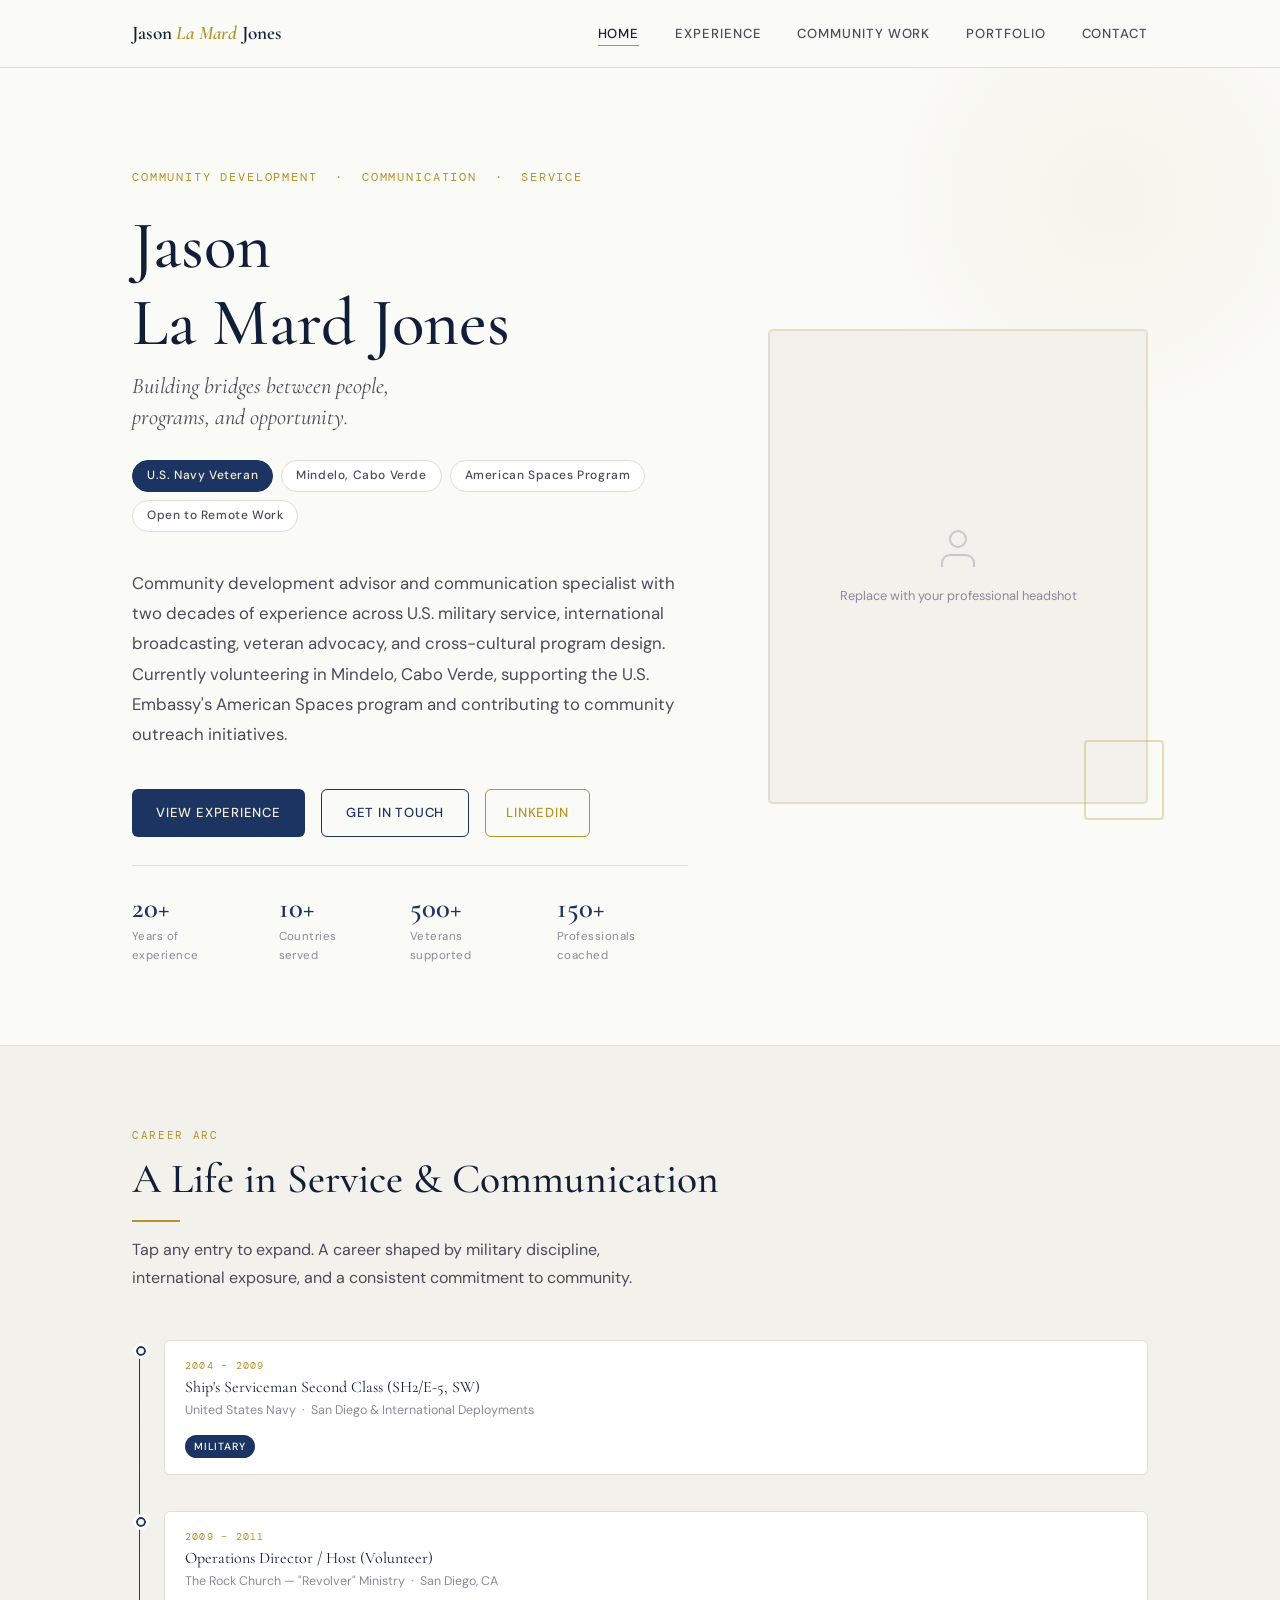
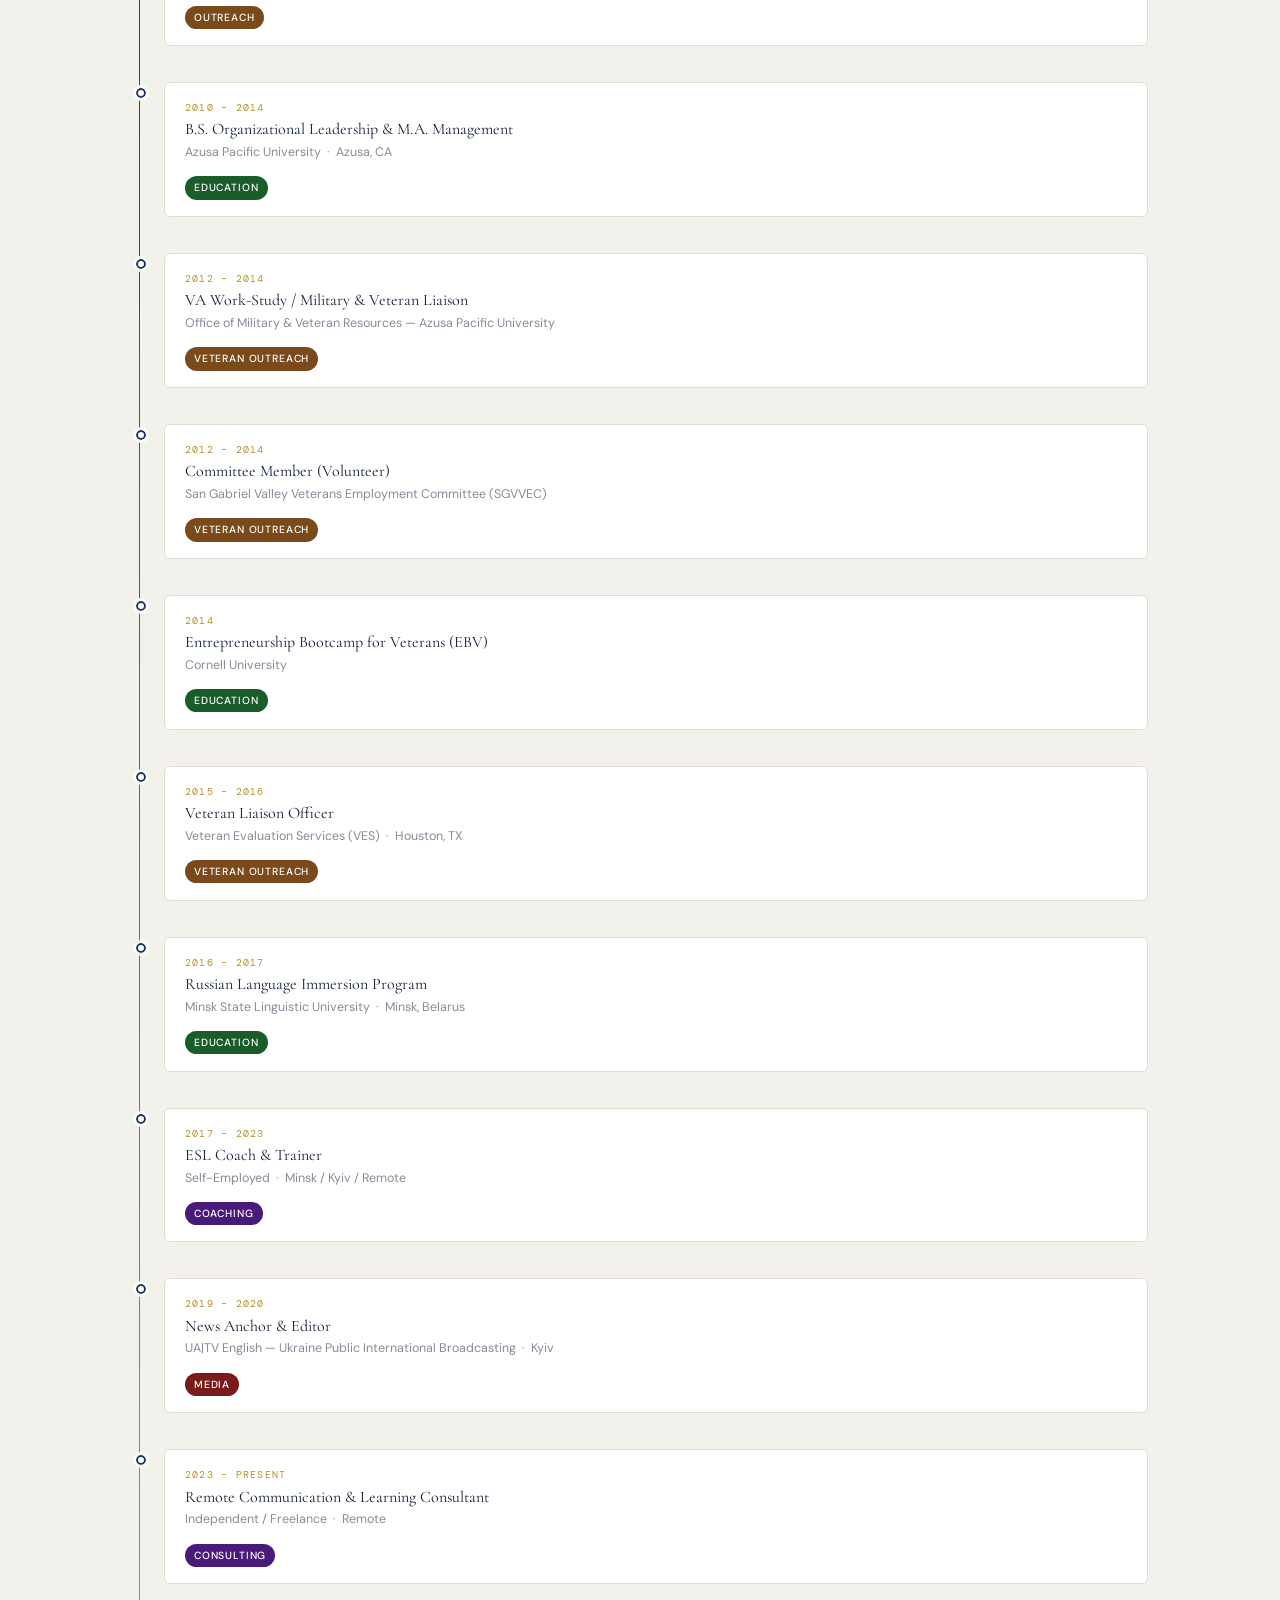
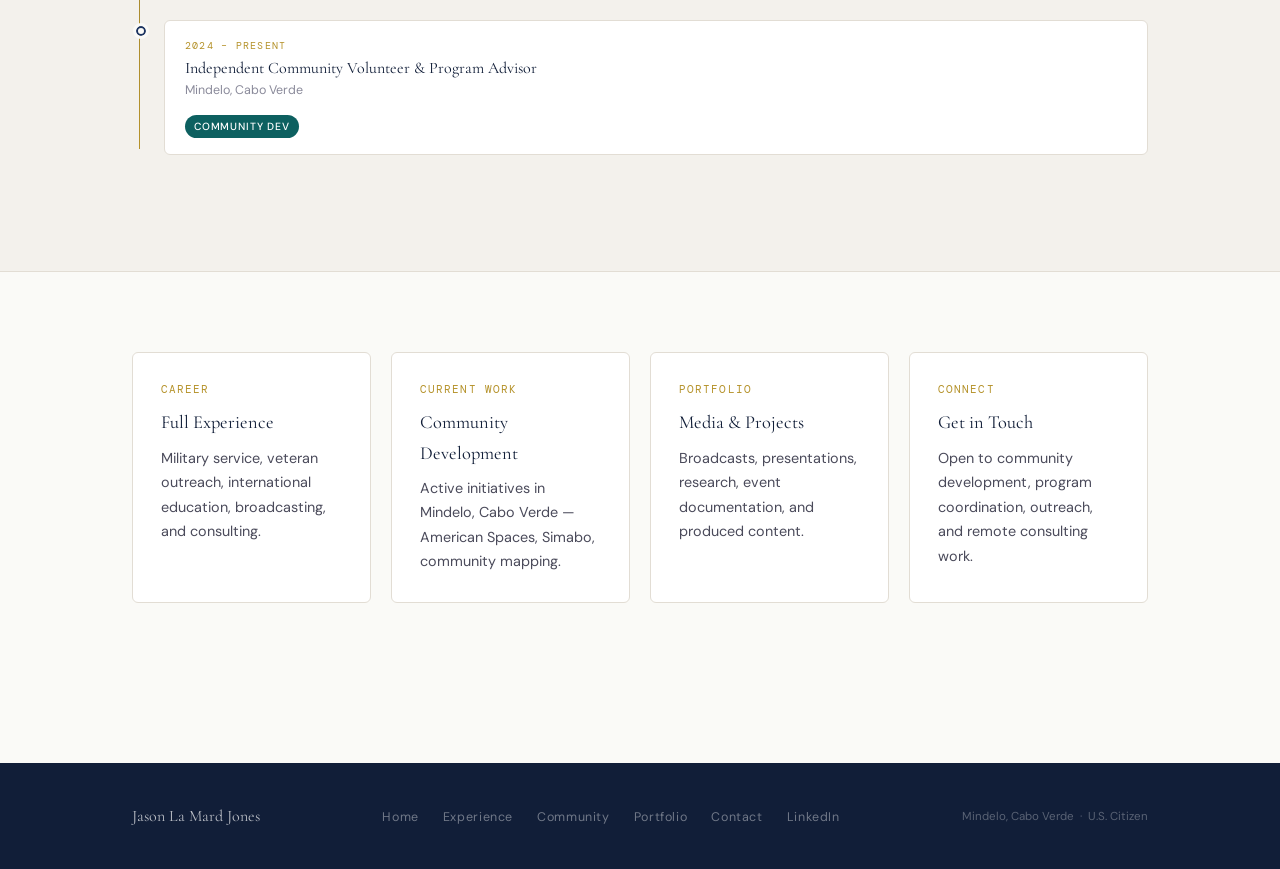
==== index.html @ a24dcb15 "Add files via upload" ====
<!DOCTYPE html>
<html lang="en">
<head>
  <meta charset="UTF-8">
  <meta name="viewport" content="width=device-width, initial-scale=1.0">
  <title>Jason La Mard Jones — Community Development Advisor</title>
  <meta name="description" content="Portfolio of Jason La Mard Jones — Community Development Advisor, Communication Specialist, and U.S. Navy Veteran based in Mindelo, Cabo Verde.">
  <link rel="stylesheet" href="style.css">
</head>
<body>

<!-- ── NAVIGATION ── -->
<nav>
  <div class="nav-inner">
    <a href="index.html" class="nav-brand">Jason <span>La Mard</span> Jones</a>
    <ul class="nav-links">
      <li><a href="index.html">Home</a></li>
      <li><a href="experience.html">Experience</a></li>
      <li><a href="community.html">Community Work</a></li>
      <li><a href="portfolio.html">Portfolio</a></li>
      <li><a href="contact.html">Contact</a></li>
    </ul>
    <div class="nav-toggle" role="button" aria-label="Toggle navigation">
      <span></span><span></span><span></span>
    </div>
  </div>
</nav>

<!-- ── HERO ── -->
<div class="page">
  <section class="hero">
    <div class="container">
      <div class="hero-grid">

        <!-- Left: Text -->
        <div class="hero-text">
          <span class="hero-eyebrow">Community Development &nbsp;·&nbsp; Communication &nbsp;·&nbsp; Service</span>
          <h1>Jason<br>La Mard Jones</h1>
          <p class="hero-subtitle">Building bridges between people,<br>programs, and opportunity.</p>

          <div class="hero-tags">
            <span class="tag highlight">U.S. Navy Veteran</span>
            <span class="tag">Mindelo, Cabo Verde</span>
            <span class="tag">American Spaces Program</span>
            <span class="tag">Open to Remote Work</span>
          </div>

          <p class="hero-bio">
            Community development advisor and communication specialist with two decades of experience across U.S. military service, international broadcasting, veteran advocacy, and cross-cultural program design. Currently volunteering in Mindelo, Cabo Verde, supporting the U.S. Embassy's American Spaces program and contributing to community outreach initiatives.
          </p>

          <div class="hero-actions">
            <a href="experience.html" class="btn btn-primary">View Experience</a>
            <a href="contact.html" class="btn btn-outline">Get in Touch</a>
            <a href="https://linkedin.com/in/jasonlamardjones" target="_blank" rel="noopener" class="btn btn-ghost">LinkedIn</a>
          </div>

          <div class="stat-strip">
            <div class="stat">
              <span class="stat-num">20+</span>
              <span class="stat-label">Years of experience</span>
            </div>
            <div class="stat">
              <span class="stat-num">10+</span>
              <span class="stat-label">Countries served</span>
            </div>
            <div class="stat">
              <span class="stat-num">500+</span>
              <span class="stat-label">Veterans supported</span>
            </div>
            <div class="stat">
              <span class="stat-num">150+</span>
              <span class="stat-label">Professionals coached</span>
            </div>
          </div>
        </div>

        <!-- Right: Photo -->
        <div class="hero-photo">
          <div class="photo-frame">
            <div class="photo-placeholder">
              <svg viewBox="0 0 24 24" fill="none" stroke="currentColor" stroke-width="1">
                <path d="M20 21v-2a4 4 0 0 0-4-4H8a4 4 0 0 0-4 4v2"/>
                <circle cx="12" cy="7" r="4"/>
              </svg>
              <p>Replace with your professional headshot</p>
            </div>
          </div>
          <div class="photo-accent"></div>
        </div>

      </div>
    </div>
  </section>

  <!-- ── TIMELINE ── -->
  <section style="background: var(--warm); border-top: 1px solid var(--rule); border-bottom: 1px solid var(--rule);">
    <div class="container">
      <div class="section-title">
        <span class="section-label">Career Arc</span>
        <h2>A Life in Service &amp; Communication</h2>
        <div class="section-divider"></div>
        <p style="margin-top: 14px; max-width: 540px;">Tap any entry to expand. A career shaped by military discipline, international exposure, and a consistent commitment to community.</p>
      </div>

      <div class="tl-wrap">

        <div class="tl-entry" onclick="tlToggle(this)">
          <div class="tl-header">
            <div class="tl-year">2004 – 2009</div>
            <div class="tl-role">Ship's Serviceman Second Class (SH2/E-5, SW)</div>
            <div class="tl-org">United States Navy &nbsp;·&nbsp; San Diego &amp; International Deployments</div>
            <span class="card-tag ct-military">Military</span>
          </div>
          <div class="tl-detail"><div class="tl-detail-inner">
            <ul>
              <li>Two combat deployments — Operation Iraqi Freedom (Iraq, 2006–07) and Operation Enduring Freedom (Afghanistan, 2009)</li>
              <li>Earned Enlisted Surface Warfare Specialist (ESWS) pin through three months of rigorous training</li>
              <li>Supervised $200,000 in annual merchandise inventory with 95% accuracy</li>
              <li>Awards: Navy Achievement Medal ×2, Flag Letter of Commendation</li>
            </ul>
          </div></div>
        </div>

        <div class="tl-entry" onclick="tlToggle(this)">
          <div class="tl-header">
            <div class="tl-year">2009 – 2011</div>
            <div class="tl-role">Operations Director / Host (Volunteer)</div>
            <div class="tl-org">The Rock Church — "Revolver" Ministry &nbsp;·&nbsp; San Diego, CA</div>
            <span class="card-tag ct-outreach">Outreach</span>
          </div>
          <div class="tl-detail"><div class="tl-detail-inner">
            <ul>
              <li>Led team of five in weekly young-adult community outreach events using art and music</li>
              <li>Managed event logistics and facilitated newcomer integration in downtown San Diego</li>
            </ul>
          </div></div>
        </div>

        <div class="tl-entry" onclick="tlToggle(this)">
          <div class="tl-header">
            <div class="tl-year">2010 – 2014</div>
            <div class="tl-role">B.S. Organizational Leadership &amp; M.A. Management</div>
            <div class="tl-org">Azusa Pacific University &nbsp;·&nbsp; Azusa, CA</div>
            <span class="card-tag ct-education">Education</span>
          </div>
          <div class="tl-detail"><div class="tl-detail-inner">
            Dual degrees emphasizing strategic management, ethics, leadership development, and organizational communication in diverse professional settings.
          </div></div>
        </div>

        <div class="tl-entry" onclick="tlToggle(this)">
          <div class="tl-header">
            <div class="tl-year">2012 – 2014</div>
            <div class="tl-role">VA Work-Study / Military &amp; Veteran Liaison</div>
            <div class="tl-org">Office of Military &amp; Veteran Resources — Azusa Pacific University</div>
            <span class="card-tag ct-outreach">Veteran Outreach</span>
          </div>
          <div class="tl-detail"><div class="tl-detail-inner">
            <ul>
              <li>Advised 200+ military and veteran students on benefits and transitional resources</li>
              <li>Built APU's first Military &amp; Veteran Resource Fair — 50+ agencies, $5,000 in donations</li>
              <li>Organized APU's first Veteran Awareness Week</li>
              <li>Received three Certificates of Congressional Recognition</li>
            </ul>
          </div></div>
        </div>

        <div class="tl-entry" onclick="tlToggle(this)">
          <div class="tl-header">
            <div class="tl-year">2012 – 2014</div>
            <div class="tl-role">Committee Member (Volunteer)</div>
            <div class="tl-org">San Gabriel Valley Veterans Employment Committee (SGVVEC)</div>
            <span class="card-tag ct-outreach">Veteran Outreach</span>
          </div>
          <div class="tl-detail"><div class="tl-detail-inner">
            <ul>
              <li>Co-organized "Heroes in the Shadows" Stand Down — served 500+ disadvantaged veterans</li>
              <li>Connected veteran job seekers with employers, agencies, and support providers</li>
            </ul>
          </div></div>
        </div>

        <div class="tl-entry" onclick="tlToggle(this)">
          <div class="tl-header">
            <div class="tl-year">2014</div>
            <div class="tl-role">Entrepreneurship Bootcamp for Veterans (EBV)</div>
            <div class="tl-org">Cornell University</div>
            <span class="card-tag ct-education">Education</span>
          </div>
          <div class="tl-detail"><div class="tl-detail-inner">
            Intensive business-planning and entrepreneurship training program for transitioning military veterans.
          </div></div>
        </div>

        <div class="tl-entry" onclick="tlToggle(this)">
          <div class="tl-header">
            <div class="tl-year">2015 – 2016</div>
            <div class="tl-role">Veteran Liaison Officer</div>
            <div class="tl-org">Veteran Evaluation Services (VES) &nbsp;·&nbsp; Houston, TX</div>
            <span class="card-tag ct-outreach">Veteran Outreach</span>
          </div>
          <div class="tl-detail"><div class="tl-detail-inner">
            <ul>
              <li>Scheduled 50+ veterans weekly for C&amp;P exams across 48 U.S. states, meeting a 21-day contractual deadline</li>
              <li>Advised 100+ veterans daily on VA benefits, supportive services, and exam procedures</li>
              <li>De-escalated threatening and at-risk veteran contacts daily</li>
              <li>Coached and trained 33+ call center staff weekly</li>
            </ul>
          </div></div>
        </div>

        <div class="tl-entry" onclick="tlToggle(this)">
          <div class="tl-header">
            <div class="tl-year">2016 – 2017</div>
            <div class="tl-role">Russian Language Immersion Program</div>
            <div class="tl-org">Minsk State Linguistic University &nbsp;·&nbsp; Minsk, Belarus</div>
            <span class="card-tag ct-education">Education</span>
          </div>
          <div class="tl-detail"><div class="tl-detail-inner">
            Full-time language immersion focused on grammar, conversation, and cross-cultural communication in Russian.
          </div></div>
        </div>

        <div class="tl-entry" onclick="tlToggle(this)">
          <div class="tl-header">
            <div class="tl-year">2017 – 2023</div>
            <div class="tl-role">ESL Coach &amp; Trainer</div>
            <div class="tl-org">Self-Employed &nbsp;·&nbsp; Minsk / Kyiv / Remote</div>
            <span class="card-tag ct-coaching">Coaching</span>
          </div>
          <div class="tl-detail"><div class="tl-detail-inner">
            <ul>
              <li>Coached 150+ Belarusian and Ukrainian IT professionals in English fluency and business communication</li>
              <li>Created Americana Made Easy — Telegram-based self-paced English learning resource hub</li>
            </ul>
          </div></div>
        </div>

        <div class="tl-entry" onclick="tlToggle(this)">
          <div class="tl-header">
            <div class="tl-year">2019 – 2020</div>
            <div class="tl-role">News Anchor &amp; Editor</div>
            <div class="tl-org">UA|TV English — Ukraine Public International Broadcasting &nbsp;·&nbsp; Kyiv</div>
            <span class="card-tag ct-media">Media</span>
          </div>
          <div class="tl-detail"><div class="tl-detail-inner">
            <ul>
              <li>Live English-language broadcasts reaching 30+ countries via satellite, cable, and online streaming</li>
              <li>Conducted expert interviews across politics, economics, military affairs, IT, and arts</li>
            </ul>
          </div></div>
        </div>

        <div class="tl-entry" onclick="tlToggle(this)">
          <div class="tl-header">
            <div class="tl-year">2023 – Present</div>
            <div class="tl-role">Remote Communication &amp; Learning Consultant</div>
            <div class="tl-org">Independent / Freelance &nbsp;·&nbsp; Remote</div>
            <span class="card-tag ct-coaching">Consulting</span>
          </div>
          <div class="tl-detail"><div class="tl-detail-inner">
            Résumé optimization, content editing, cross-cultural communication coaching, and AI-assisted learning resources for U.S. and international clients.
          </div></div>
        </div>

        <div class="tl-entry" onclick="tlToggle(this)">
          <div class="tl-header">
            <div class="tl-year">2024 – Present</div>
            <div class="tl-role">Independent Community Volunteer &amp; Program Advisor</div>
            <div class="tl-org">Mindelo, Cabo Verde</div>
            <span class="card-tag ct-community">Community Dev</span>
          </div>
          <div class="tl-detail"><div class="tl-detail-inner">
            <ul>
              <li>Supporting American Spaces program at University of Cabo Verde (U.S. Embassy)</li>
              <li>Contributing to community mapping and outreach initiative (CV Services &amp; Collaboration Directory)</li>
              <li>Providing communication support to Simabo, a local nonprofit</li>
            </ul>
          </div></div>
        </div>

      </div>
    </div>
  </section>

  <!-- ── QUICK LINKS ── -->
  <section>
    <div class="container">
      <div style="display: grid; grid-template-columns: repeat(auto-fit, minmax(220px, 1fr)); gap: 20px;">

        <a href="experience.html" class="card fade-up" style="text-decoration: none;">
          <div class="card-year">Career</div>
          <div class="card-role">Full Experience</div>
          <p class="card-body" style="margin-top: 8px;">Military service, veteran outreach, international education, broadcasting, and consulting.</p>
        </a>

        <a href="community.html" class="card fade-up" style="text-decoration: none;">
          <div class="card-year">Current Work</div>
          <div class="card-role">Community Development</div>
          <p class="card-body" style="margin-top: 8px;">Active initiatives in Mindelo, Cabo Verde — American Spaces, Simabo, community mapping.</p>
        </a>

        <a href="portfolio.html" class="card fade-up" style="text-decoration: none;">
          <div class="card-year">Portfolio</div>
          <div class="card-role">Media &amp; Projects</div>
          <p class="card-body" style="margin-top: 8px;">Broadcasts, presentations, research, event documentation, and produced content.</p>
        </a>

        <a href="contact.html" class="card fade-up" style="text-decoration: none;">
          <div class="card-year">Connect</div>
          <div class="card-role">Get in Touch</div>
          <p class="card-body" style="margin-top: 8px;">Open to community development, program coordination, outreach, and remote consulting work.</p>
        </a>

      </div>
    </div>
  </section>

  <!-- ── FOOTER ── -->
  <footer>
    <div class="footer-inner">
      <span class="footer-name">Jason La Mard Jones</span>
      <ul class="footer-links">
        <li><a href="index.html">Home</a></li>
        <li><a href="experience.html">Experience</a></li>
        <li><a href="community.html">Community</a></li>
        <li><a href="portfolio.html">Portfolio</a></li>
        <li><a href="contact.html">Contact</a></li>
        <li><a href="https://linkedin.com/in/jasonlamardjones" target="_blank">LinkedIn</a></li>
      </ul>
      <span class="footer-copy">Mindelo, Cabo Verde &nbsp;·&nbsp; U.S. Citizen</span>
    </div>
  </footer>
</div>

<script src="main.js"></script>
</body>
</html>
---- style.css ----
/* ═══════════════════════════════════════════════════
   Jason La Mard Jones — Portfolio
   Design: Light & refined, editorial typography
   Palette: Cream/white base, deep navy, antique gold
   ═══════════════════════════════════════════════════ */

@import url('https://fonts.googleapis.com/css2?family=Cormorant+Garamond:ital,wght@0,400;0,500;0,600;1,400;1,500&family=DM+Sans:wght@300;400;500&family=DM+Mono:wght@400;500&display=swap');

:root {
  --navy:      #1C3461;
  --navy-deep: #111E38;
  --navy-soft: #2A4A8A;
  --gold:      #B5922A;
  --gold-lt:   #D4AE50;
  --gold-pale: #F5EDD6;
  --cream:     #FAFAF7;
  --warm:      #F3F1EC;
  --white:     #FFFFFF;
  --ink:       #1A1A24;
  --mid:       #4A4A5A;
  --soft:      #8A8A9A;
  --rule:      #E2DDD4;

  --serif:  'Cormorant Garamond', Georgia, serif;
  --sans:   'DM Sans', system-ui, sans-serif;
  --mono:   'DM Mono', monospace;

  --nav-h:  68px;
  --max:    1080px;
  --radius: 6px;

  --ease: cubic-bezier(0.25, 0.46, 0.45, 0.94);
}

*, *::before, *::after { box-sizing: border-box; margin: 0; padding: 0; }

html { scroll-behavior: smooth; font-size: 16px; }

body {
  font-family: var(--sans);
  background: var(--cream);
  color: var(--ink);
  line-height: 1.65;
  -webkit-font-smoothing: antialiased;
}

/* ── TYPOGRAPHY ── */

h1, h2, h3, h4 {
  font-family: var(--serif);
  font-weight: 500;
  line-height: 1.15;
  color: var(--navy-deep);
}

h1 { font-size: clamp(2.6rem, 6vw, 4.2rem); }
h2 { font-size: clamp(1.8rem, 4vw, 2.6rem); }
h3 { font-size: clamp(1.2rem, 2.5vw, 1.6rem); }
h4 { font-size: 1.1rem; }

p { color: var(--mid); font-size: 1rem; line-height: 1.75; }

a { color: var(--navy); text-decoration: none; transition: color 0.2s; }
a:hover { color: var(--gold); }

strong { font-weight: 500; color: var(--ink); }

/* ── NAVIGATION ── */

nav {
  position: fixed;
  top: 0; left: 0; right: 0;
  height: var(--nav-h);
  background: rgba(250, 250, 247, 0.94);
  backdrop-filter: blur(12px);
  -webkit-backdrop-filter: blur(12px);
  border-bottom: 1px solid var(--rule);
  z-index: 100;
  display: flex;
  align-items: center;
}

.nav-inner {
  max-width: var(--max);
  margin: 0 auto;
  padding: 0 32px;
  width: 100%;
  display: flex;
  align-items: center;
  justify-content: space-between;
}

.nav-brand {
  font-family: var(--serif);
  font-size: 1.2rem;
  font-weight: 600;
  color: var(--navy-deep);
  letter-spacing: 0.01em;
  text-decoration: none;
}

.nav-brand span {
  color: var(--gold);
  font-style: italic;
}

.nav-links {
  display: flex;
  align-items: center;
  gap: 36px;
  list-style: none;
}

.nav-links a {
  font-size: 0.82rem;
  font-weight: 500;
  letter-spacing: 0.07em;
  text-transform: uppercase;
  color: var(--mid);
  transition: color 0.2s;
  position: relative;
  padding-bottom: 2px;
}

.nav-links a::after {
  content: '';
  position: absolute;
  bottom: -2px; left: 0;
  width: 0; height: 1px;
  background: var(--gold);
  transition: width 0.25s var(--ease);
}

.nav-links a:hover,
.nav-links a.active {
  color: var(--navy-deep);
}

.nav-links a:hover::after,
.nav-links a.active::after {
  width: 100%;
}

/* Mobile nav toggle */
.nav-toggle {
  display: none;
  flex-direction: column;
  gap: 5px;
  cursor: pointer;
  padding: 4px;
}

.nav-toggle span {
  display: block;
  width: 24px; height: 1.5px;
  background: var(--navy-deep);
  transition: transform 0.3s, opacity 0.3s;
}

/* ── PAGE WRAPPER ── */

.page {
  padding-top: var(--nav-h);
  min-height: 100vh;
}

.container {
  max-width: var(--max);
  margin: 0 auto;
  padding: 0 32px;
}

/* ── SECTION ── */

section {
  padding: 80px 0;
}

.section-label {
  font-family: var(--mono);
  font-size: 0.7rem;
  letter-spacing: 0.15em;
  text-transform: uppercase;
  color: var(--gold);
  margin-bottom: 12px;
  display: block;
}

.section-title {
  margin-bottom: 48px;
}

.section-title h2 {
  margin-bottom: 4px;
}

.section-divider {
  width: 48px; height: 2px;
  background: var(--gold);
  margin-top: 16px;
}

/* ── HERO (home page) ── */

.hero {
  padding: 100px 0 80px;
  background: var(--cream);
  position: relative;
  overflow: hidden;
}

.hero::before {
  content: '';
  position: absolute;
  top: -120px; right: -80px;
  width: 500px; height: 500px;
  border-radius: 50%;
  background: radial-gradient(circle, rgba(181,146,42,0.06) 0%, transparent 70%);
  pointer-events: none;
}

.hero-grid {
  display: grid;
  grid-template-columns: 1fr 380px;
  gap: 80px;
  align-items: center;
}

.hero-eyebrow {
  font-family: var(--mono);
  font-size: 0.72rem;
  letter-spacing: 0.16em;
  text-transform: uppercase;
  color: var(--gold);
  margin-bottom: 20px;
  display: block;
}

.hero h1 {
  margin-bottom: 8px;
}

.hero-subtitle {
  font-family: var(--serif);
  font-size: clamp(1.1rem, 2.5vw, 1.4rem);
  color: var(--mid);
  font-style: italic;
  margin-bottom: 28px;
  line-height: 1.4;
}

.hero-tags {
  display: flex;
  flex-wrap: wrap;
  gap: 8px;
  margin-bottom: 36px;
}

.tag {
  font-size: 0.75rem;
  font-weight: 500;
  letter-spacing: 0.05em;
  padding: 5px 14px;
  border-radius: 20px;
  border: 1px solid var(--rule);
  color: var(--mid);
  background: var(--white);
}

.tag.highlight {
  background: var(--navy);
  color: var(--gold-pale);
  border-color: var(--navy);
}

.hero-bio {
  font-size: 1.05rem;
  line-height: 1.8;
  color: var(--mid);
  margin-bottom: 40px;
  max-width: 580px;
}

.hero-actions {
  display: flex;
  gap: 16px;
  flex-wrap: wrap;
}

/* Photo panel */
.hero-photo {
  position: relative;
}

.photo-frame {
  position: relative;
  border-radius: 4px;
  overflow: hidden;
  aspect-ratio: 4/5;
  background: var(--warm);
  border: 1px solid var(--rule);
}

.photo-frame::after {
  content: '';
  position: absolute;
  inset: 0;
  border: 1px solid rgba(181,146,42,0.2);
  border-radius: 4px;
  pointer-events: none;
}

.photo-placeholder {
  width: 100%;
  height: 100%;
  display: flex;
  flex-direction: column;
  align-items: center;
  justify-content: center;
  gap: 12px;
  color: var(--soft);
}

.photo-placeholder svg {
  width: 48px; height: 48px;
  opacity: 0.4;
}

.photo-placeholder p {
  font-size: 0.8rem;
  color: var(--soft);
  text-align: center;
  padding: 0 20px;
}

.photo-accent {
  position: absolute;
  bottom: -16px; right: -16px;
  width: 80px; height: 80px;
  border: 2px solid var(--gold);
  border-radius: 4px;
  opacity: 0.3;
  pointer-events: none;
}

.stat-strip {
  display: flex;
  gap: 32px;
  margin-top: 28px;
  padding-top: 28px;
  border-top: 1px solid var(--rule);
}

.stat {
  display: flex;
  flex-direction: column;
}

.stat-num {
  font-family: var(--serif);
  font-size: 1.8rem;
  font-weight: 600;
  color: var(--navy);
  line-height: 1;
}

.stat-label {
  font-size: 0.72rem;
  color: var(--soft);
  letter-spacing: 0.04em;
  margin-top: 4px;
}

/* ── BUTTONS ── */

.btn {
  display: inline-flex;
  align-items: center;
  gap: 8px;
  font-family: var(--sans);
  font-size: 0.82rem;
  font-weight: 500;
  letter-spacing: 0.06em;
  text-transform: uppercase;
  padding: 12px 24px;
  border-radius: var(--radius);
  cursor: pointer;
  transition: all 0.22s var(--ease);
  text-decoration: none;
  border: none;
}

.btn-primary {
  background: var(--navy);
  color: var(--gold-pale);
}

.btn-primary:hover {
  background: var(--navy-deep);
  color: var(--gold-lt);
  transform: translateY(-1px);
  box-shadow: 0 4px 16px rgba(28,52,97,0.25);
}

.btn-outline {
  background: transparent;
  color: var(--navy);
  border: 1.5px solid var(--navy);
}

.btn-outline:hover {
  background: var(--navy);
  color: var(--gold-pale);
  transform: translateY(-1px);
}

.btn-ghost {
  background: transparent;
  color: var(--gold);
  border: 1.5px solid var(--gold);
  padding: 10px 20px;
}

.btn-ghost:hover {
  background: var(--gold-pale);
  color: var(--navy);
}

/* ── CARDS ── */

.card {
  background: var(--white);
  border: 1px solid var(--rule);
  border-radius: var(--radius);
  padding: 28px;
  transition: box-shadow 0.25s, transform 0.25s;
}

.card:hover {
  box-shadow: 0 8px 32px rgba(28,52,97,0.09);
  transform: translateY(-2px);
}

.card-year {
  font-family: var(--mono);
  font-size: 0.68rem;
  letter-spacing: 0.1em;
  color: var(--gold);
  text-transform: uppercase;
  margin-bottom: 8px;
}

.card-role {
  font-family: var(--serif);
  font-size: 1.15rem;
  color: var(--navy-deep);
  margin-bottom: 4px;
}

.card-org {
  font-size: 0.82rem;
  color: var(--soft);
  margin-bottom: 14px;
}

.card-body {
  font-size: 0.9rem;
  line-height: 1.7;
  color: var(--mid);
}

.card-tag {
  display: inline-block;
  font-size: 0.65rem;
  font-weight: 500;
  letter-spacing: 0.08em;
  text-transform: uppercase;
  padding: 3px 9px;
  border-radius: 20px;
  margin-top: 14px;
  color: #fff;
}

.ct-military  { background: var(--navy); }
.ct-outreach  { background: #7A4A1A; }
.ct-education { background: #1A5C2A; }
.ct-media     { background: #7A1A1A; }
.ct-coaching  { background: #4A1A7A; }
.ct-community { background: #0D6060; }

/* ── TIMELINE ── */

.tl-wrap {
  position: relative;
  padding-left: 32px;
}

.tl-wrap::before {
  content: '';
  position: absolute;
  left: 7px; top: 6px; bottom: 6px;
  width: 1px;
  background: linear-gradient(to bottom, var(--navy) 0%, var(--gold) 100%);
}

.tl-entry {
  position: relative;
  margin-bottom: 36px;
  cursor: pointer;
}

.tl-entry::before {
  content: '';
  position: absolute;
  left: -28px; top: 6px;
  width: 10px; height: 10px;
  border-radius: 50%;
  background: var(--cream);
  border: 2px solid var(--navy);
  outline: 3px solid var(--cream);
  transition: border-color 0.2s, background 0.2s;
}

.tl-entry:hover::before,
.tl-entry.open::before {
  background: var(--gold);
  border-color: var(--gold);
}

.tl-header {
  padding: 16px 20px;
  background: var(--white);
  border: 1px solid var(--rule);
  border-radius: var(--radius);
  transition: border-color 0.22s, box-shadow 0.22s;
}

.tl-entry:hover .tl-header,
.tl-entry.open .tl-header {
  border-color: var(--gold);
  box-shadow: 0 2px 12px rgba(181,146,42,0.12);
}

.tl-year {
  font-family: var(--mono);
  font-size: 0.65rem;
  letter-spacing: 0.12em;
  color: var(--gold);
  text-transform: uppercase;
  margin-bottom: 3px;
}

.tl-role {
  font-family: var(--serif);
  font-size: 1rem;
  color: var(--navy-deep);
  line-height: 1.3;
}

.tl-org {
  font-size: 0.78rem;
  color: var(--soft);
  margin-top: 2px;
}

.tl-detail {
  max-height: 0;
  overflow: hidden;
  transition: max-height 0.4s var(--ease), opacity 0.3s;
  opacity: 0;
}

.tl-entry.open .tl-detail {
  max-height: 400px;
  opacity: 1;
}

.tl-detail-inner {
  padding: 14px 20px 16px;
  background: var(--warm);
  border: 1px solid var(--rule);
  border-top: none;
  border-radius: 0 0 var(--radius) var(--radius);
  font-size: 0.85rem;
  color: var(--mid);
  line-height: 1.7;
}

.tl-detail-inner ul {
  padding-left: 18px;
  margin-top: 4px;
}

.tl-detail-inner li {
  margin-bottom: 4px;
}

/* ── EXPERIENCE GRID ── */

.exp-grid {
  display: grid;
  grid-template-columns: repeat(auto-fill, minmax(300px, 1fr));
  gap: 24px;
}

/* ── COMMUNITY SECTION ── */

.current-badge {
  display: inline-flex;
  align-items: center;
  gap: 6px;
  font-family: var(--mono);
  font-size: 0.68rem;
  letter-spacing: 0.1em;
  text-transform: uppercase;
  color: var(--gold);
  border: 1px solid var(--gold);
  border-radius: 20px;
  padding: 4px 12px;
  margin-bottom: 16px;
}

.current-badge::before {
  content: '';
  width: 6px; height: 6px;
  background: var(--gold);
  border-radius: 50%;
  animation: pulse 2s infinite;
}

@keyframes pulse {
  0%, 100% { opacity: 1; transform: scale(1); }
  50% { opacity: 0.5; transform: scale(1.3); }
}

.initiative-block {
  padding: 32px;
  background: var(--white);
  border: 1px solid var(--rule);
  border-left: 4px solid var(--navy);
  border-radius: 0 var(--radius) var(--radius) 0;
  margin-bottom: 24px;
  transition: border-left-color 0.22s, box-shadow 0.22s;
}

.initiative-block:hover {
  border-left-color: var(--gold);
  box-shadow: 0 4px 20px rgba(28,52,97,0.08);
}

.initiative-block h3 {
  font-size: 1.1rem;
  margin-bottom: 8px;
}

.initiative-block p {
  font-size: 0.92rem;
}

/* ── PORTFOLIO ── */

.media-grid {
  display: grid;
  grid-template-columns: repeat(auto-fill, minmax(280px, 1fr));
  gap: 24px;
}

.media-card {
  background: var(--white);
  border: 1px solid var(--rule);
  border-radius: var(--radius);
  overflow: hidden;
  transition: box-shadow 0.25s, transform 0.25s;
}

.media-card:hover {
  box-shadow: 0 8px 32px rgba(28,52,97,0.1);
  transform: translateY(-2px);
}

.media-thumb {
  height: 160px;
  background: var(--warm);
  display: flex;
  align-items: center;
  justify-content: center;
  border-bottom: 1px solid var(--rule);
  position: relative;
  overflow: hidden;
}

.media-thumb-label {
  font-family: var(--mono);
  font-size: 0.65rem;
  letter-spacing: 0.1em;
  color: var(--soft);
  text-transform: uppercase;
}

.media-body {
  padding: 18px 20px;
}

.media-type {
  font-family: var(--mono);
  font-size: 0.62rem;
  letter-spacing: 0.1em;
  color: var(--gold);
  text-transform: uppercase;
  margin-bottom: 6px;
}

.media-title {
  font-family: var(--serif);
  font-size: 1rem;
  color: var(--navy-deep);
  margin-bottom: 6px;
  line-height: 1.3;
}

.media-desc {
  font-size: 0.82rem;
  color: var(--soft);
  line-height: 1.6;
}

/* ── CONTACT ── */

.contact-grid {
  display: grid;
  grid-template-columns: 1fr 1fr;
  gap: 80px;
  align-items: start;
}

.contact-item {
  display: flex;
  align-items: flex-start;
  gap: 16px;
  padding: 20px 0;
  border-bottom: 1px solid var(--rule);
}

.contact-icon {
  width: 36px; height: 36px;
  background: var(--gold-pale);
  border-radius: 50%;
  display: flex;
  align-items: center;
  justify-content: center;
  flex-shrink: 0;
  color: var(--gold);
}

.contact-label {
  font-family: var(--mono);
  font-size: 0.65rem;
  letter-spacing: 0.1em;
  text-transform: uppercase;
  color: var(--soft);
  margin-bottom: 4px;
}

.contact-value {
  font-size: 0.95rem;
  color: var(--ink);
  font-weight: 400;
}

/* ── FOOTER ── */

footer {
  background: var(--navy-deep);
  color: rgba(255,255,255,0.5);
  padding: 40px 0;
  margin-top: 80px;
}

.footer-inner {
  max-width: var(--max);
  margin: 0 auto;
  padding: 0 32px;
  display: flex;
  align-items: center;
  justify-content: space-between;
  flex-wrap: wrap;
  gap: 16px;
}

.footer-name {
  font-family: var(--serif);
  font-size: 1rem;
  color: rgba(255,255,255,0.7);
}

.footer-links {
  display: flex;
  gap: 24px;
  list-style: none;
}

.footer-links a {
  font-size: 0.78rem;
  color: rgba(255,255,255,0.4);
  letter-spacing: 0.05em;
  transition: color 0.2s;
}

.footer-links a:hover { color: var(--gold-lt); }

.footer-copy {
  font-size: 0.72rem;
  color: rgba(255,255,255,0.3);
}

/* ── ANIMATIONS ── */

.fade-up {
  opacity: 0;
  transform: translateY(24px);
  transition: opacity 0.6s var(--ease), transform 0.6s var(--ease);
}

.fade-up.visible {
  opacity: 1;
  transform: translateY(0);
}

/* Stagger */
.fade-up:nth-child(2) { transition-delay: 0.1s; }
.fade-up:nth-child(3) { transition-delay: 0.2s; }
.fade-up:nth-child(4) { transition-delay: 0.3s; }
.fade-up:nth-child(5) { transition-delay: 0.4s; }

/* ── UTILITY ── */

.text-gold { color: var(--gold); }
.text-navy { color: var(--navy); }
.text-soft { color: var(--soft); font-size: 0.9rem; }
.serif { font-family: var(--serif); }
.mono  { font-family: var(--mono); font-size: 0.8rem; letter-spacing: 0.08em; }

.bg-warm  { background: var(--warm); }
.bg-navy  { background: var(--navy-deep); color: #fff; }

.ruled {
  border-top: 1px solid var(--rule);
  padding-top: 48px;
  margin-top: 48px;
}

/* ── RESPONSIVE ── */

@media (max-width: 768px) {
  .hero-grid    { grid-template-columns: 1fr; }
  .hero-photo   { display: none; }
  .contact-grid { grid-template-columns: 1fr; gap: 40px; }
  .exp-grid     { grid-template-columns: 1fr; }
  .stat-strip   { gap: 20px; }

  .nav-links {
    display: none;
    position: absolute;
    top: var(--nav-h);
    left: 0; right: 0;
    background: var(--cream);
    border-bottom: 1px solid var(--rule);
    flex-direction: column;
    gap: 0;
    padding: 8px 0;
  }

  .nav-links.open { display: flex; }

  .nav-links li { width: 100%; }
  .nav-links a {
    display: block;
    padding: 14px 32px;
    font-size: 0.88rem;
  }

  .nav-links a::after { display: none; }

  .nav-toggle { display: flex; }

  section { padding: 56px 0; }
  .container { padding: 0 20px; }
  .hero { padding: 60px 0 56px; }
}
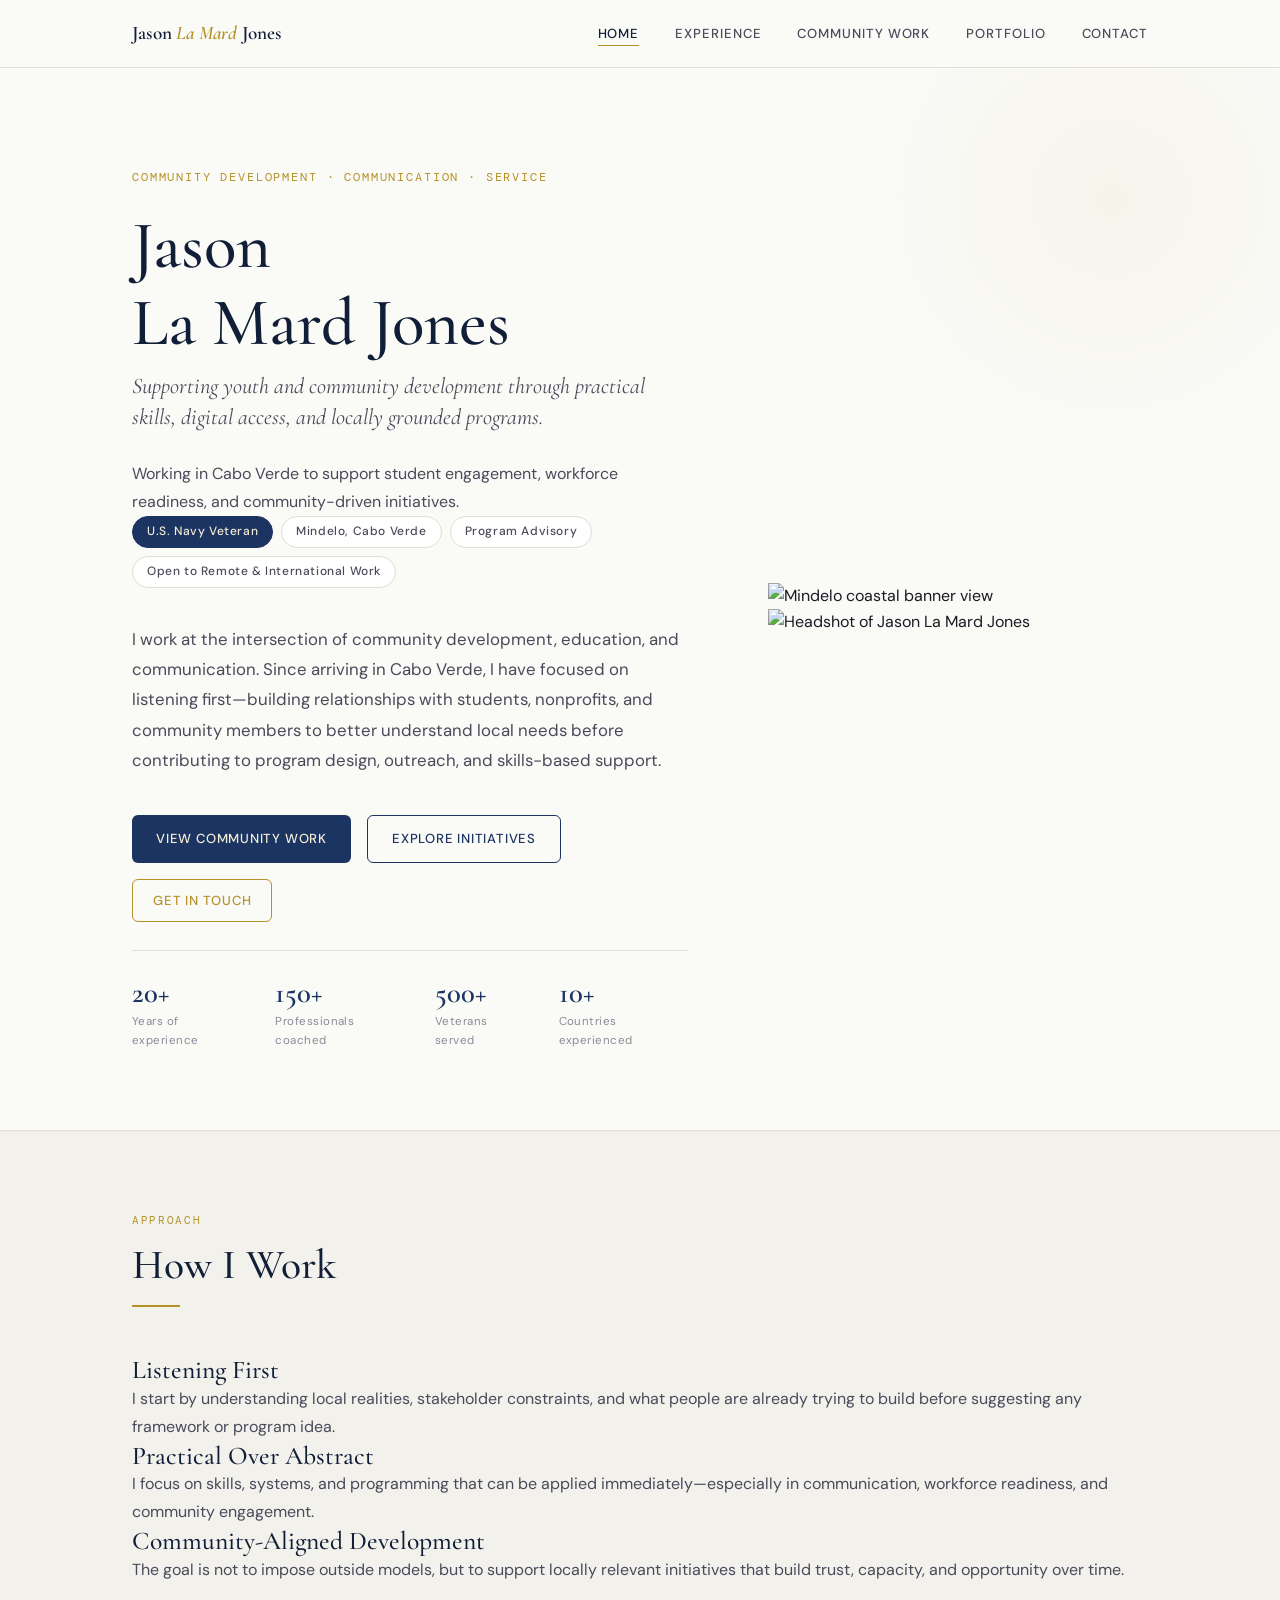
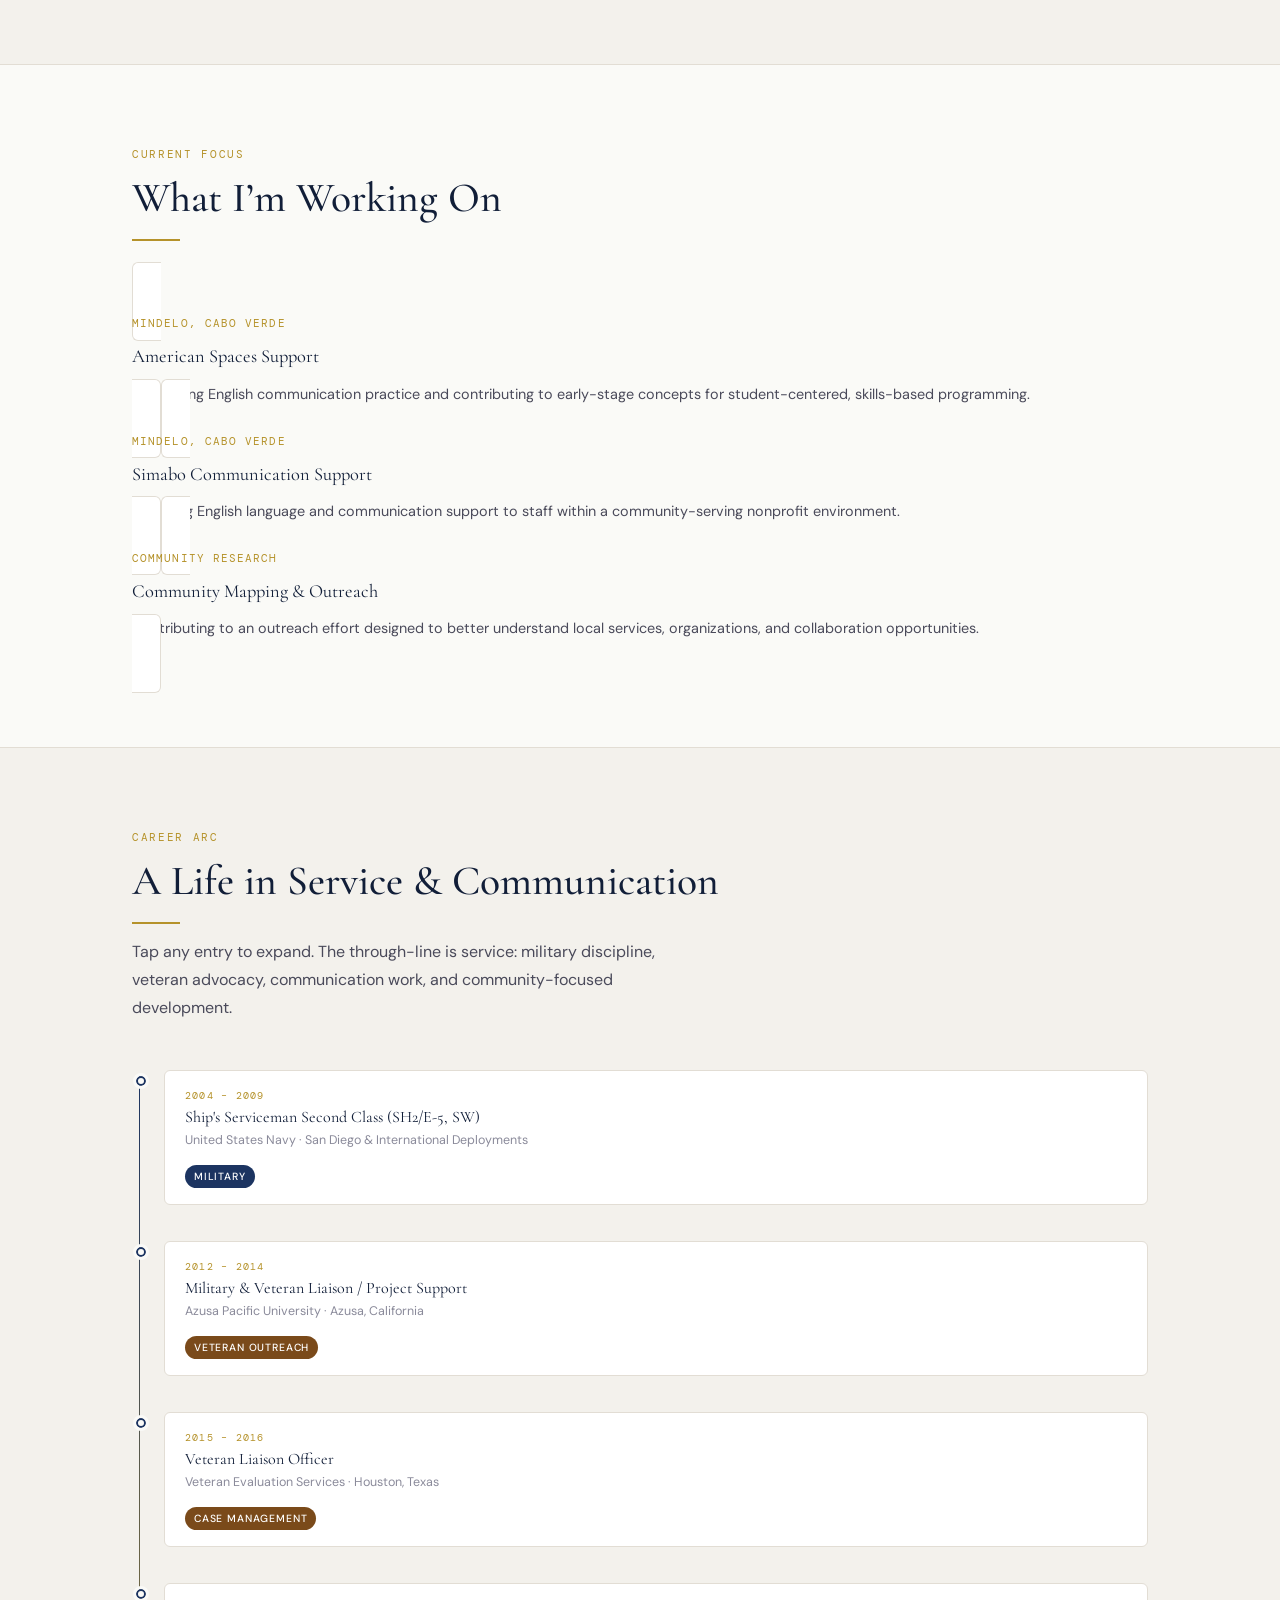
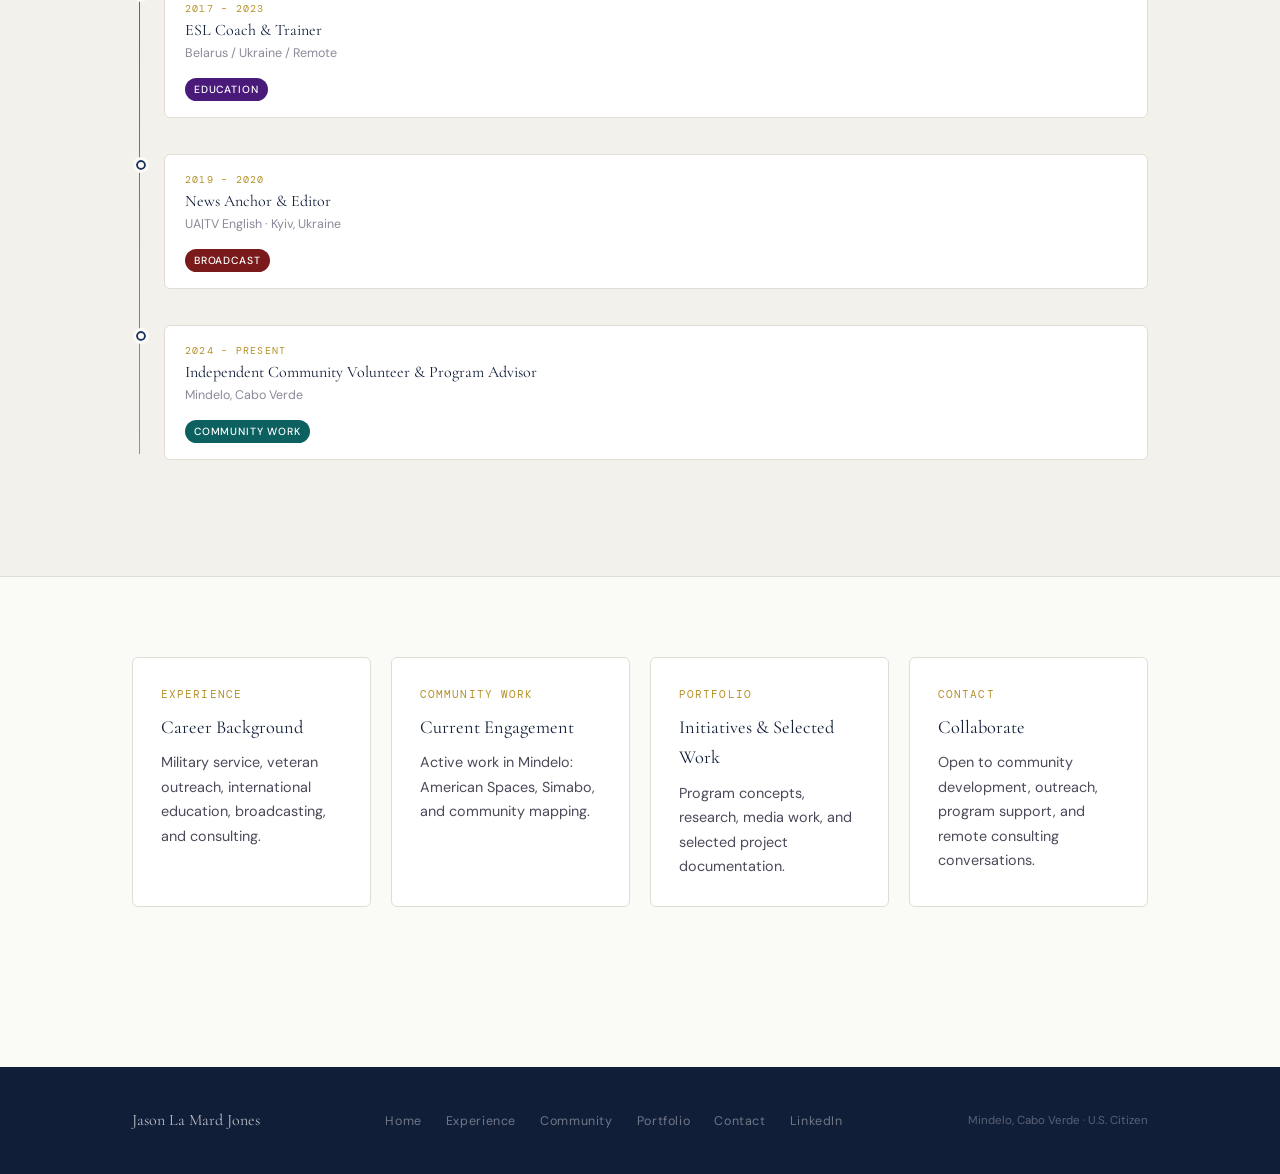
==== commit 2146ebb2: "Allow overwrite / replace existing files Updated site layout and structure (v2)" ====
--- a/index.html
+++ b/index.html
@@ -4,12 +4,10 @@
   <meta charset="UTF-8">
   <meta name="viewport" content="width=device-width, initial-scale=1.0">
   <title>Jason La Mard Jones — Community Development Advisor</title>
-  <meta name="description" content="Portfolio of Jason La Mard Jones — Community Development Advisor, Communication Specialist, and U.S. Navy Veteran based in Mindelo, Cabo Verde.">
+  <meta name="description" content="Portfolio of Jason La Mard Jones — community development advisor, communication specialist, and U.S. Navy veteran based in Mindelo, Cabo Verde.">
   <link rel="stylesheet" href="style.css">
 </head>
 <body>
-
-<!-- ── NAVIGATION ── -->
 <nav>
   <div class="nav-inner">
     <a href="index.html" class="nav-brand">Jason <span>La Mard</span> Jones</a>
@@ -26,33 +24,29 @@
   </div>
 </nav>
 
-<!-- ── HERO ── -->
 <div class="page">
-  <section class="hero">
+  <section class="hero hero-refined">
     <div class="container">
-      <div class="hero-grid">
-
-        <!-- Left: Text -->
+      <div class="hero-grid hero-grid-refined">
         <div class="hero-text">
-          <span class="hero-eyebrow">Community Development &nbsp;·&nbsp; Communication &nbsp;·&nbsp; Service</span>
+          <span class="hero-eyebrow">Community Development · Communication · Service</span>
           <h1>Jason<br>La Mard Jones</h1>
-          <p class="hero-subtitle">Building bridges between people,<br>programs, and opportunity.</p>
+          <p class="hero-subtitle hero-subtitle-strong">Supporting youth and community development through practical skills, digital access, and locally grounded programs.</p>
+          <p class="hero-support">Working in Cabo Verde to support student engagement, workforce readiness, and community-driven initiatives.</p>
 
           <div class="hero-tags">
             <span class="tag highlight">U.S. Navy Veteran</span>
             <span class="tag">Mindelo, Cabo Verde</span>
-            <span class="tag">American Spaces Program</span>
-            <span class="tag">Open to Remote Work</span>
+            <span class="tag">Program Advisory</span>
+            <span class="tag">Open to Remote & International Work</span>
           </div>
 
-          <p class="hero-bio">
-            Community development advisor and communication specialist with two decades of experience across U.S. military service, international broadcasting, veteran advocacy, and cross-cultural program design. Currently volunteering in Mindelo, Cabo Verde, supporting the U.S. Embassy's American Spaces program and contributing to community outreach initiatives.
-          </p>
+          <p class="hero-bio">I work at the intersection of community development, education, and communication. Since arriving in Cabo Verde, I have focused on listening first—building relationships with students, nonprofits, and community members to better understand local needs before contributing to program design, outreach, and skills-based support.</p>
 
           <div class="hero-actions">
-            <a href="experience.html" class="btn btn-primary">View Experience</a>
-            <a href="contact.html" class="btn btn-outline">Get in Touch</a>
-            <a href="https://linkedin.com/in/jasonlamardjones" target="_blank" rel="noopener" class="btn btn-ghost">LinkedIn</a>
+            <a href="community.html" class="btn btn-primary">View Community Work</a>
+            <a href="portfolio.html" class="btn btn-outline">Explore Initiatives</a>
+            <a href="contact.html" class="btn btn-ghost">Get in Touch</a>
           </div>
 
           <div class="stat-strip">
@@ -61,263 +55,114 @@
               <span class="stat-label">Years of experience</span>
             </div>
             <div class="stat">
-              <span class="stat-num">10+</span>
-              <span class="stat-label">Countries served</span>
+              <span class="stat-num">150+</span>
+              <span class="stat-label">Professionals coached</span>
             </div>
             <div class="stat">
               <span class="stat-num">500+</span>
-              <span class="stat-label">Veterans supported</span>
+              <span class="stat-label">Veterans served</span>
             </div>
             <div class="stat">
-              <span class="stat-num">150+</span>
-              <span class="stat-label">Professionals coached</span>
+              <span class="stat-num">10+</span>
+              <span class="stat-label">Countries experienced</span>
             </div>
           </div>
         </div>
 
-        <!-- Right: Photo -->
-        <div class="hero-photo">
-          <div class="photo-frame">
-            <div class="photo-placeholder">
-              <svg viewBox="0 0 24 24" fill="none" stroke="currentColor" stroke-width="1">
-                <path d="M20 21v-2a4 4 0 0 0-4-4H8a4 4 0 0 0-4 4v2"/>
-                <circle cx="12" cy="7" r="4"/>
-              </svg>
-              <p>Replace with your professional headshot</p>
-            </div>
+        <div class="hero-visual fade-up">
+          <div class="hero-banner-card">
+            <img src="assets/mindelo-banner.png" alt="Mindelo coastal banner view">
           </div>
-          <div class="photo-accent"></div>
+          <div class="hero-portrait-card">
+            <img src="assets/jason-headshot.png" alt="Headshot of Jason La Mard Jones">
+          </div>
         </div>
-
       </div>
     </div>
   </section>
 
-  <!-- ── TIMELINE ── -->
+  <section class="bg-warm" style="border-top: 1px solid var(--rule); border-bottom: 1px solid var(--rule);">
+    <div class="container">
+      <div class="section-title">
+        <span class="section-label">Approach</span>
+        <h2>How I Work</h2>
+        <div class="section-divider"></div>
+      </div>
+      <div class="approach-grid">
+        <div class="approach-card fade-up">
+          <h3>Listening First</h3>
+          <p>I start by understanding local realities, stakeholder constraints, and what people are already trying to build before suggesting any framework or program idea.</p>
+        </div>
+        <div class="approach-card fade-up">
+          <h3>Practical Over Abstract</h3>
+          <p>I focus on skills, systems, and programming that can be applied immediately—especially in communication, workforce readiness, and community engagement.</p>
+        </div>
+        <div class="approach-card fade-up">
+          <h3>Community-Aligned Development</h3>
+          <p>The goal is not to impose outside models, but to support locally relevant initiatives that build trust, capacity, and opportunity over time.</p>
+        </div>
+      </div>
+    </div>
+  </section>
+
+  <section>
+    <div class="container">
+      <div class="section-title">
+        <span class="section-label">Current Focus</span>
+        <h2>What I’m Working On</h2>
+        <div class="section-divider"></div>
+      </div>
+      <div class="focus-grid">
+        <a href="community.html#american-spaces" class="card fade-up focus-card" style="text-decoration:none;">
+          <div class="card-year">Mindelo, Cabo Verde</div>
+          <div class="card-role">American Spaces Support</div>
+          <p class="card-body" style="margin-top:10px;">Facilitating English communication practice and contributing to early-stage concepts for student-centered, skills-based programming.</p>
+        </a>
+        <a href="community.html#simaboa" class="card fade-up focus-card" style="text-decoration:none;">
+          <div class="card-year">Mindelo, Cabo Verde</div>
+          <div class="card-role">Simabo Communication Support</div>
+          <p class="card-body" style="margin-top:10px;">Providing English language and communication support to staff within a community-serving nonprofit environment.</p>
+        </a>
+        <a href="community.html#mapping" class="card fade-up focus-card" style="text-decoration:none;">
+          <div class="card-year">Community Research</div>
+          <div class="card-role">Community Mapping & Outreach</div>
+          <p class="card-body" style="margin-top:10px;">Contributing to an outreach effort designed to better understand local services, organizations, and collaboration opportunities.</p>
+        </a>
+      </div>
+    </div>
+  </section>
+
   <section style="background: var(--warm); border-top: 1px solid var(--rule); border-bottom: 1px solid var(--rule);">
     <div class="container">
       <div class="section-title">
         <span class="section-label">Career Arc</span>
         <h2>A Life in Service &amp; Communication</h2>
         <div class="section-divider"></div>
-        <p style="margin-top: 14px; max-width: 540px;">Tap any entry to expand. A career shaped by military discipline, international exposure, and a consistent commitment to community.</p>
+        <p style="margin-top: 14px; max-width: 560px;">Tap any entry to expand. The through-line is service: military discipline, veteran advocacy, communication work, and community-focused development.</p>
       </div>
 
       <div class="tl-wrap">
-
-        <div class="tl-entry" onclick="tlToggle(this)">
-          <div class="tl-header">
-            <div class="tl-year">2004 – 2009</div>
-            <div class="tl-role">Ship's Serviceman Second Class (SH2/E-5, SW)</div>
-            <div class="tl-org">United States Navy &nbsp;·&nbsp; San Diego &amp; International Deployments</div>
-            <span class="card-tag ct-military">Military</span>
-          </div>
-          <div class="tl-detail"><div class="tl-detail-inner">
-            <ul>
-              <li>Two combat deployments — Operation Iraqi Freedom (Iraq, 2006–07) and Operation Enduring Freedom (Afghanistan, 2009)</li>
-              <li>Earned Enlisted Surface Warfare Specialist (ESWS) pin through three months of rigorous training</li>
-              <li>Supervised $200,000 in annual merchandise inventory with 95% accuracy</li>
-              <li>Awards: Navy Achievement Medal ×2, Flag Letter of Commendation</li>
-            </ul>
-          </div></div>
-        </div>
-
-        <div class="tl-entry" onclick="tlToggle(this)">
-          <div class="tl-header">
-            <div class="tl-year">2009 – 2011</div>
-            <div class="tl-role">Operations Director / Host (Volunteer)</div>
-            <div class="tl-org">The Rock Church — "Revolver" Ministry &nbsp;·&nbsp; San Diego, CA</div>
-            <span class="card-tag ct-outreach">Outreach</span>
-          </div>
-          <div class="tl-detail"><div class="tl-detail-inner">
-            <ul>
-              <li>Led team of five in weekly young-adult community outreach events using art and music</li>
-              <li>Managed event logistics and facilitated newcomer integration in downtown San Diego</li>
-            </ul>
-          </div></div>
-        </div>
-
-        <div class="tl-entry" onclick="tlToggle(this)">
-          <div class="tl-header">
-            <div class="tl-year">2010 – 2014</div>
-            <div class="tl-role">B.S. Organizational Leadership &amp; M.A. Management</div>
-            <div class="tl-org">Azusa Pacific University &nbsp;·&nbsp; Azusa, CA</div>
-            <span class="card-tag ct-education">Education</span>
-          </div>
-          <div class="tl-detail"><div class="tl-detail-inner">
-            Dual degrees emphasizing strategic management, ethics, leadership development, and organizational communication in diverse professional settings.
-          </div></div>
-        </div>
-
-        <div class="tl-entry" onclick="tlToggle(this)">
-          <div class="tl-header">
-            <div class="tl-year">2012 – 2014</div>
-            <div class="tl-role">VA Work-Study / Military &amp; Veteran Liaison</div>
-            <div class="tl-org">Office of Military &amp; Veteran Resources — Azusa Pacific University</div>
-            <span class="card-tag ct-outreach">Veteran Outreach</span>
-          </div>
-          <div class="tl-detail"><div class="tl-detail-inner">
-            <ul>
-              <li>Advised 200+ military and veteran students on benefits and transitional resources</li>
-              <li>Built APU's first Military &amp; Veteran Resource Fair — 50+ agencies, $5,000 in donations</li>
-              <li>Organized APU's first Veteran Awareness Week</li>
-              <li>Received three Certificates of Congressional Recognition</li>
-            </ul>
-          </div></div>
-        </div>
-
-        <div class="tl-entry" onclick="tlToggle(this)">
-          <div class="tl-header">
-            <div class="tl-year">2012 – 2014</div>
-            <div class="tl-role">Committee Member (Volunteer)</div>
-            <div class="tl-org">San Gabriel Valley Veterans Employment Committee (SGVVEC)</div>
-            <span class="card-tag ct-outreach">Veteran Outreach</span>
-          </div>
-          <div class="tl-detail"><div class="tl-detail-inner">
-            <ul>
-              <li>Co-organized "Heroes in the Shadows" Stand Down — served 500+ disadvantaged veterans</li>
-              <li>Connected veteran job seekers with employers, agencies, and support providers</li>
-            </ul>
-          </div></div>
-        </div>
-
-        <div class="tl-entry" onclick="tlToggle(this)">
-          <div class="tl-header">
-            <div class="tl-year">2014</div>
-            <div class="tl-role">Entrepreneurship Bootcamp for Veterans (EBV)</div>
-            <div class="tl-org">Cornell University</div>
-            <span class="card-tag ct-education">Education</span>
-          </div>
-          <div class="tl-detail"><div class="tl-detail-inner">
-            Intensive business-planning and entrepreneurship training program for transitioning military veterans.
-          </div></div>
-        </div>
-
-        <div class="tl-entry" onclick="tlToggle(this)">
-          <div class="tl-header">
-            <div class="tl-year">2015 – 2016</div>
-            <div class="tl-role">Veteran Liaison Officer</div>
-            <div class="tl-org">Veteran Evaluation Services (VES) &nbsp;·&nbsp; Houston, TX</div>
-            <span class="card-tag ct-outreach">Veteran Outreach</span>
-          </div>
-          <div class="tl-detail"><div class="tl-detail-inner">
-            <ul>
-              <li>Scheduled 50+ veterans weekly for C&amp;P exams across 48 U.S. states, meeting a 21-day contractual deadline</li>
-              <li>Advised 100+ veterans daily on VA benefits, supportive services, and exam procedures</li>
-              <li>De-escalated threatening and at-risk veteran contacts daily</li>
-              <li>Coached and trained 33+ call center staff weekly</li>
-            </ul>
-          </div></div>
-        </div>
-
-        <div class="tl-entry" onclick="tlToggle(this)">
-          <div class="tl-header">
-            <div class="tl-year">2016 – 2017</div>
-            <div class="tl-role">Russian Language Immersion Program</div>
-            <div class="tl-org">Minsk State Linguistic University &nbsp;·&nbsp; Minsk, Belarus</div>
-            <span class="card-tag ct-education">Education</span>
-          </div>
-          <div class="tl-detail"><div class="tl-detail-inner">
-            Full-time language immersion focused on grammar, conversation, and cross-cultural communication in Russian.
-          </div></div>
-        </div>
-
-        <div class="tl-entry" onclick="tlToggle(this)">
-          <div class="tl-header">
-            <div class="tl-year">2017 – 2023</div>
-            <div class="tl-role">ESL Coach &amp; Trainer</div>
-            <div class="tl-org">Self-Employed &nbsp;·&nbsp; Minsk / Kyiv / Remote</div>
-            <span class="card-tag ct-coaching">Coaching</span>
-          </div>
-          <div class="tl-detail"><div class="tl-detail-inner">
-            <ul>
-              <li>Coached 150+ Belarusian and Ukrainian IT professionals in English fluency and business communication</li>
-              <li>Created Americana Made Easy — Telegram-based self-paced English learning resource hub</li>
-            </ul>
-          </div></div>
-        </div>
-
-        <div class="tl-entry" onclick="tlToggle(this)">
-          <div class="tl-header">
-            <div class="tl-year">2019 – 2020</div>
-            <div class="tl-role">News Anchor &amp; Editor</div>
-            <div class="tl-org">UA|TV English — Ukraine Public International Broadcasting &nbsp;·&nbsp; Kyiv</div>
-            <span class="card-tag ct-media">Media</span>
-          </div>
-          <div class="tl-detail"><div class="tl-detail-inner">
-            <ul>
-              <li>Live English-language broadcasts reaching 30+ countries via satellite, cable, and online streaming</li>
-              <li>Conducted expert interviews across politics, economics, military affairs, IT, and arts</li>
-            </ul>
-          </div></div>
-        </div>
-
-        <div class="tl-entry" onclick="tlToggle(this)">
-          <div class="tl-header">
-            <div class="tl-year">2023 – Present</div>
-            <div class="tl-role">Remote Communication &amp; Learning Consultant</div>
-            <div class="tl-org">Independent / Freelance &nbsp;·&nbsp; Remote</div>
-            <span class="card-tag ct-coaching">Consulting</span>
-          </div>
-          <div class="tl-detail"><div class="tl-detail-inner">
-            Résumé optimization, content editing, cross-cultural communication coaching, and AI-assisted learning resources for U.S. and international clients.
-          </div></div>
-        </div>
-
-        <div class="tl-entry" onclick="tlToggle(this)">
-          <div class="tl-header">
-            <div class="tl-year">2024 – Present</div>
-            <div class="tl-role">Independent Community Volunteer &amp; Program Advisor</div>
-            <div class="tl-org">Mindelo, Cabo Verde</div>
-            <span class="card-tag ct-community">Community Dev</span>
-          </div>
-          <div class="tl-detail"><div class="tl-detail-inner">
-            <ul>
-              <li>Supporting American Spaces program at University of Cabo Verde (U.S. Embassy)</li>
-              <li>Contributing to community mapping and outreach initiative (CV Services &amp; Collaboration Directory)</li>
-              <li>Providing communication support to Simabo, a local nonprofit</li>
-            </ul>
-          </div></div>
-        </div>
-
+        <div class="tl-entry" onclick="tlToggle(this)"><div class="tl-header"><div class="tl-year">2004 – 2009</div><div class="tl-role">Ship's Serviceman Second Class (SH2/E-5, SW)</div><div class="tl-org">United States Navy · San Diego & International Deployments</div><span class="card-tag ct-military">Military</span></div><div class="tl-detail"><div class="tl-detail-inner"><ul><li>Two combat deployments — Operation Iraqi Freedom and Operation Enduring Freedom</li><li>Earned Enlisted Surface Warfare Specialist (ESWS) pin</li><li>Supervised inventory and shipboard operations with 95% accuracy</li><li>Awards: Navy Achievement Medal ×2, Flag Letter of Commendation</li></ul></div></div></div>
+        <div class="tl-entry" onclick="tlToggle(this)"><div class="tl-header"><div class="tl-year">2012 – 2014</div><div class="tl-role">Military & Veteran Liaison / Project Support</div><div class="tl-org">Azusa Pacific University · Azusa, California</div><span class="card-tag ct-outreach">Veteran Outreach</span></div><div class="tl-detail"><div class="tl-detail-inner"><ul><li>Advised 200+ military and veteran students on transition resources and benefits</li><li>Built APU’s first Military & Veteran Resource Fair with 50+ community partners</li><li>Organized Veteran Awareness Week and earned three Congressional Recognitions</li></ul></div></div></div>
+        <div class="tl-entry" onclick="tlToggle(this)"><div class="tl-header"><div class="tl-year">2015 – 2016</div><div class="tl-role">Veteran Liaison Officer</div><div class="tl-org">Veteran Evaluation Services · Houston, Texas</div><span class="card-tag ct-outreach">Case Management</span></div><div class="tl-detail"><div class="tl-detail-inner"><ul><li>Managed high-volume veteran case coordination across 48 U.S. states</li><li>Educated and advised 100+ veterans daily on benefits and procedures</li><li>Handled difficult and high-risk client interactions with calm, structured communication</li></ul></div></div></div>
+        <div class="tl-entry" onclick="tlToggle(this)"><div class="tl-header"><div class="tl-year">2017 – 2023</div><div class="tl-role">ESL Coach & Trainer</div><div class="tl-org">Belarus / Ukraine / Remote</div><span class="card-tag ct-coaching">Education</span></div><div class="tl-detail"><div class="tl-detail-inner"><ul><li>Coached 150+ professionals in English fluency, business communication, and presentation skills</li><li>Built the Americana Made Easy resource hub for self-paced learning</li></ul></div></div></div>
+        <div class="tl-entry" onclick="tlToggle(this)"><div class="tl-header"><div class="tl-year">2019 – 2020</div><div class="tl-role">News Anchor & Editor</div><div class="tl-org">UA|TV English · Kyiv, Ukraine</div><span class="card-tag ct-media">Broadcast</span></div><div class="tl-detail"><div class="tl-detail-inner"><ul><li>Delivered live English-language broadcasts reaching audiences in 30+ countries</li><li>Conducted interviews across politics, economics, military affairs, IT, and arts</li></ul></div></div></div>
+        <div class="tl-entry" onclick="tlToggle(this)"><div class="tl-header"><div class="tl-year">2024 – Present</div><div class="tl-role">Independent Community Volunteer & Program Advisor</div><div class="tl-org">Mindelo, Cabo Verde</div><span class="card-tag ct-community">Community Work</span></div><div class="tl-detail"><div class="tl-detail-inner"><ul><li>Supporting American Spaces at the University of Cabo Verde</li><li>Providing communication support to Simabo</li><li>Contributing to community mapping and outreach work</li></ul></div></div></div>
       </div>
     </div>
   </section>
 
-  <!-- ── QUICK LINKS ── -->
   <section>
     <div class="container">
-      <div style="display: grid; grid-template-columns: repeat(auto-fit, minmax(220px, 1fr)); gap: 20px;">
-
-        <a href="experience.html" class="card fade-up" style="text-decoration: none;">
-          <div class="card-year">Career</div>
-          <div class="card-role">Full Experience</div>
-          <p class="card-body" style="margin-top: 8px;">Military service, veteran outreach, international education, broadcasting, and consulting.</p>
-        </a>
-
-        <a href="community.html" class="card fade-up" style="text-decoration: none;">
-          <div class="card-year">Current Work</div>
-          <div class="card-role">Community Development</div>
-          <p class="card-body" style="margin-top: 8px;">Active initiatives in Mindelo, Cabo Verde — American Spaces, Simabo, community mapping.</p>
-        </a>
-
-        <a href="portfolio.html" class="card fade-up" style="text-decoration: none;">
-          <div class="card-year">Portfolio</div>
-          <div class="card-role">Media &amp; Projects</div>
-          <p class="card-body" style="margin-top: 8px;">Broadcasts, presentations, research, event documentation, and produced content.</p>
-        </a>
-
-        <a href="contact.html" class="card fade-up" style="text-decoration: none;">
-          <div class="card-year">Connect</div>
-          <div class="card-role">Get in Touch</div>
-          <p class="card-body" style="margin-top: 8px;">Open to community development, program coordination, outreach, and remote consulting work.</p>
-        </a>
-
+      <div style="display:grid; grid-template-columns:repeat(auto-fit, minmax(220px, 1fr)); gap:20px;">
+        <a href="experience.html" class="card fade-up" style="text-decoration:none;"><div class="card-year">Experience</div><div class="card-role">Career Background</div><p class="card-body" style="margin-top:8px;">Military service, veteran outreach, international education, broadcasting, and consulting.</p></a>
+        <a href="community.html" class="card fade-up" style="text-decoration:none;"><div class="card-year">Community Work</div><div class="card-role">Current Engagement</div><p class="card-body" style="margin-top:8px;">Active work in Mindelo: American Spaces, Simabo, and community mapping.</p></a>
+        <a href="portfolio.html" class="card fade-up" style="text-decoration:none;"><div class="card-year">Portfolio</div><div class="card-role">Initiatives & Selected Work</div><p class="card-body" style="margin-top:8px;">Program concepts, research, media work, and selected project documentation.</p></a>
+        <a href="contact.html" class="card fade-up" style="text-decoration:none;"><div class="card-year">Contact</div><div class="card-role">Collaborate</div><p class="card-body" style="margin-top:8px;">Open to community development, outreach, program support, and remote consulting conversations.</p></a>
       </div>
     </div>
   </section>
 
-  <!-- ── FOOTER ── -->
   <footer>
     <div class="footer-inner">
       <span class="footer-name">Jason La Mard Jones</span>
@@ -329,11 +174,10 @@
         <li><a href="contact.html">Contact</a></li>
         <li><a href="https://linkedin.com/in/jasonlamardjones" target="_blank">LinkedIn</a></li>
       </ul>
-      <span class="footer-copy">Mindelo, Cabo Verde &nbsp;·&nbsp; U.S. Citizen</span>
+      <span class="footer-copy">Mindelo, Cabo Verde · U.S. Citizen</span>
     </div>
   </footer>
 </div>
-
 <script src="main.js"></script>
 </body>
-</html>
+</html>
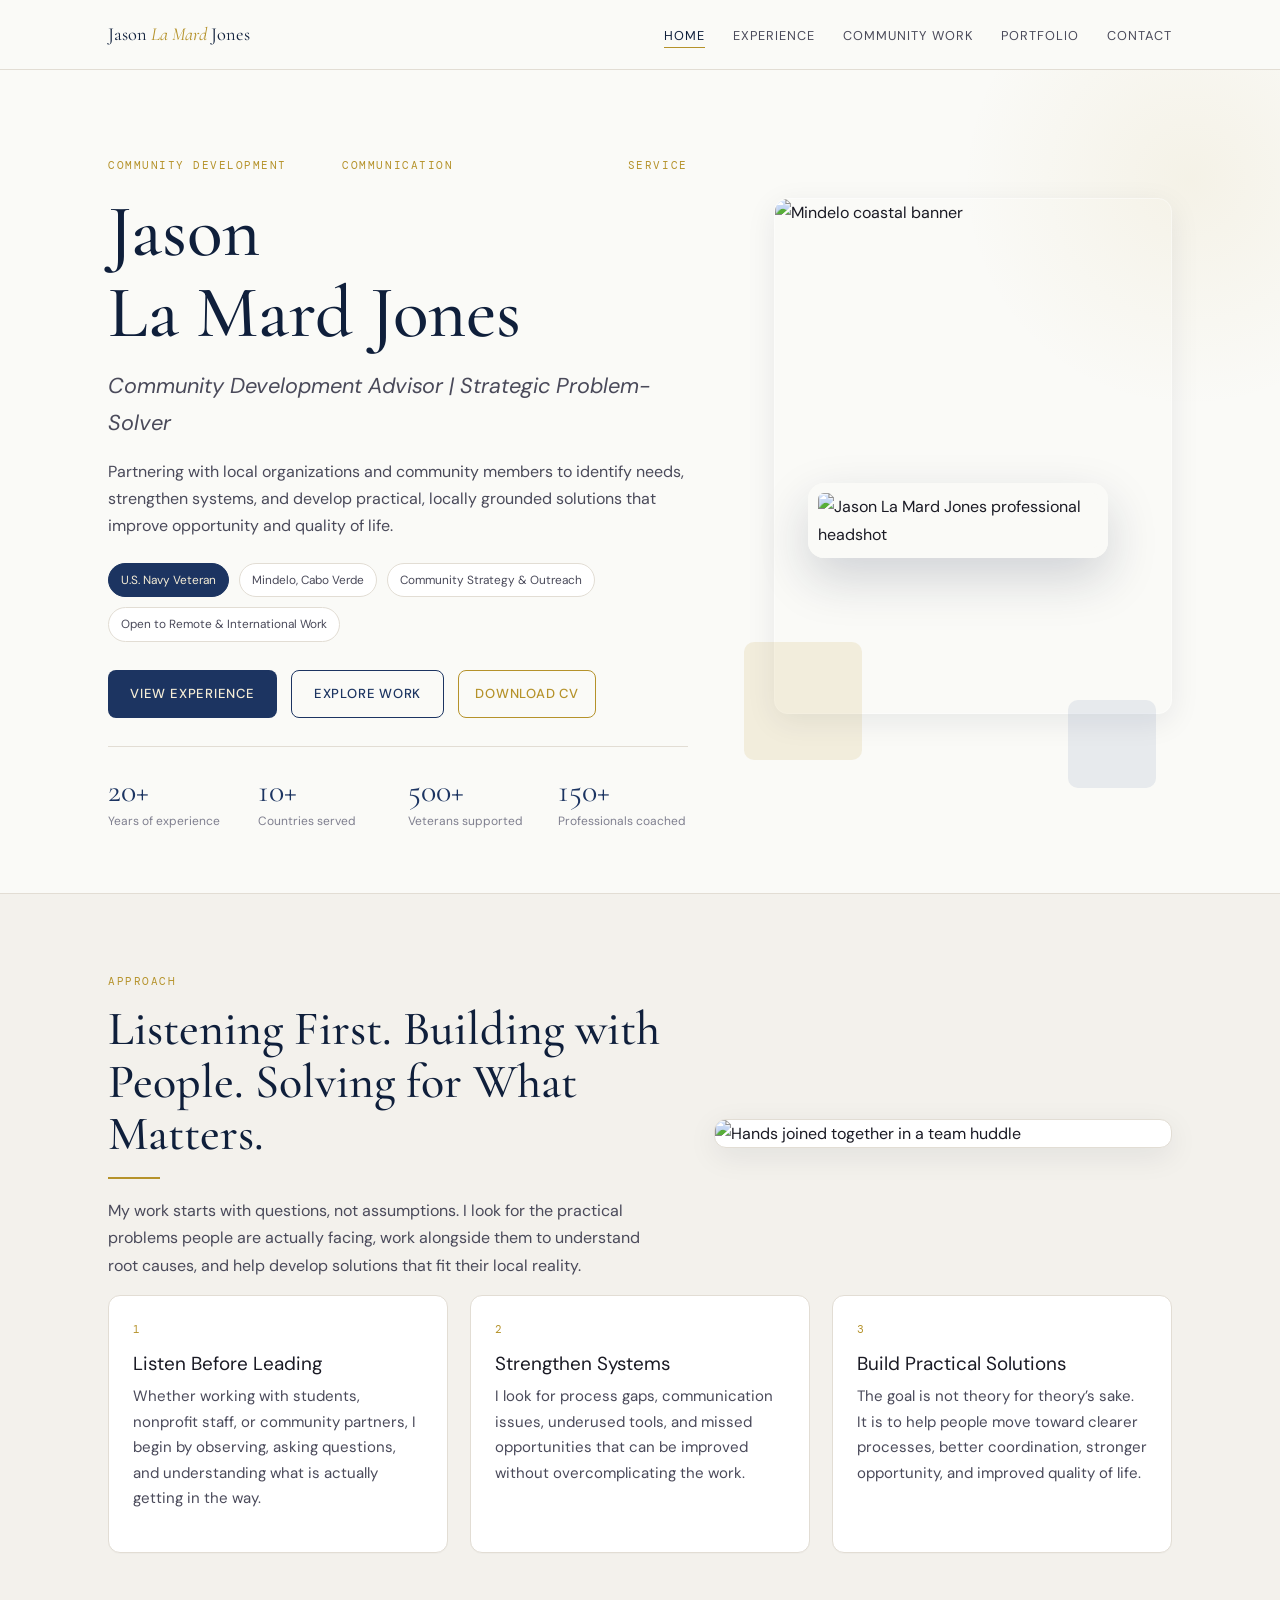
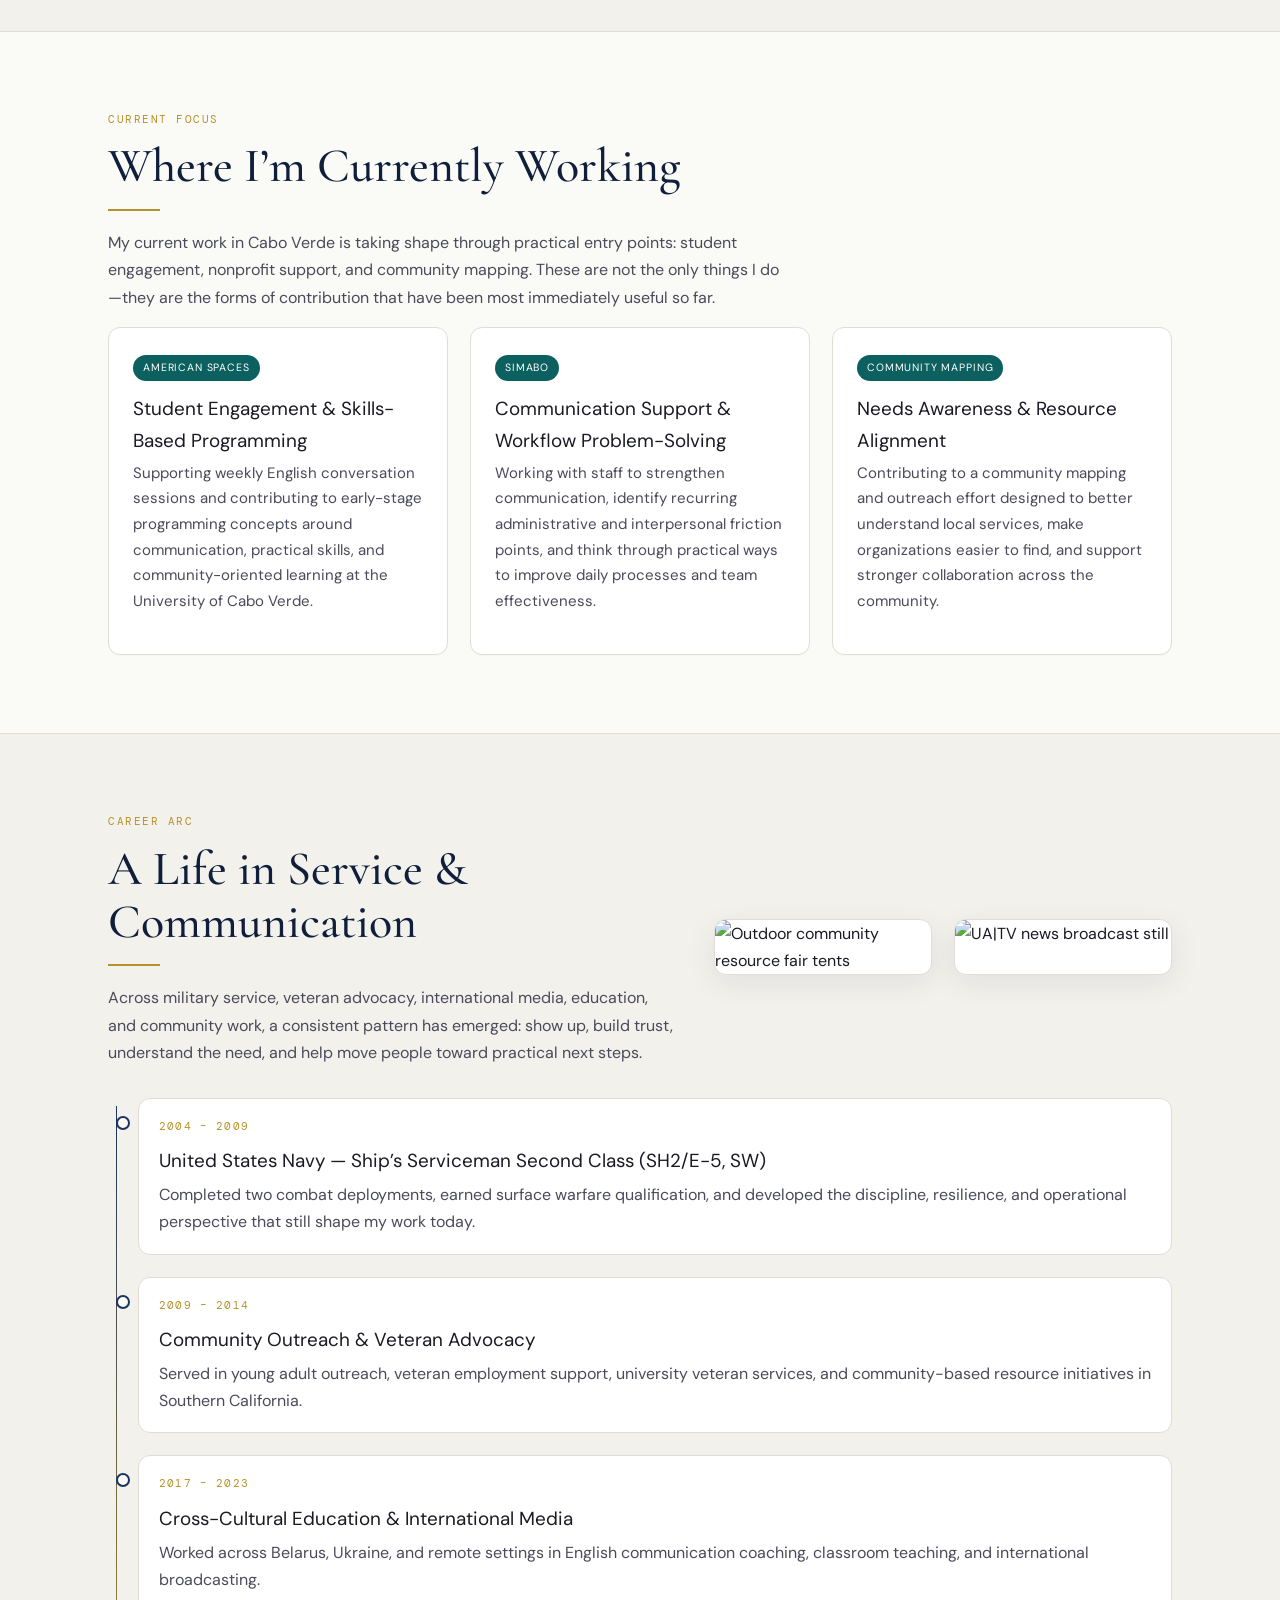
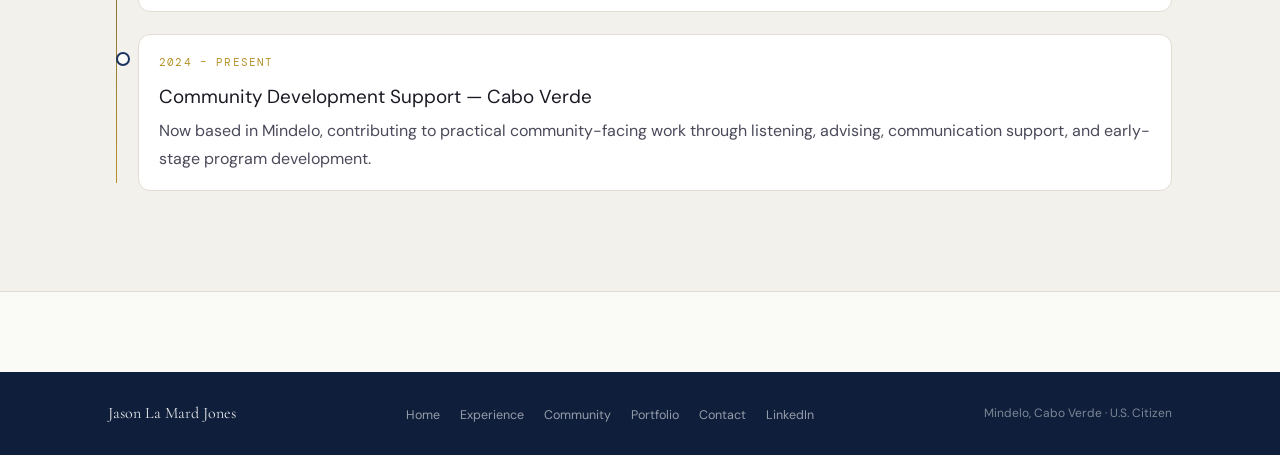
==== commit d82859b2: "Allow overwrite / replace existing files Updated site layout and structure" ====
--- a/index.html
+++ b/index.html
@@ -4,7 +4,7 @@
   <meta charset="UTF-8">
   <meta name="viewport" content="width=device-width, initial-scale=1.0">
   <title>Jason La Mard Jones — Community Development Advisor</title>
-  <meta name="description" content="Portfolio of Jason La Mard Jones — community development advisor, communication specialist, and U.S. Navy veteran based in Mindelo, Cabo Verde.">
+  <meta name="description" content="Community development advisor and communication specialist based in Mindelo, Cabo Verde. Portfolio, experience, community work, and contact information.">
   <link rel="stylesheet" href="style.css">
 </head>
 <body>
@@ -12,94 +12,83 @@
   <div class="nav-inner">
     <a href="index.html" class="nav-brand">Jason <span>La Mard</span> Jones</a>
     <ul class="nav-links">
-      <li><a href="index.html">Home</a></li>
+      <li><a href="index.html" class="active">Home</a></li>
       <li><a href="experience.html">Experience</a></li>
       <li><a href="community.html">Community Work</a></li>
       <li><a href="portfolio.html">Portfolio</a></li>
       <li><a href="contact.html">Contact</a></li>
     </ul>
-    <div class="nav-toggle" role="button" aria-label="Toggle navigation">
-      <span></span><span></span><span></span>
-    </div>
+    <div class="nav-toggle" aria-label="Toggle navigation"><span></span><span></span><span></span></div>
   </div>
 </nav>
 
 <div class="page">
-  <section class="hero hero-refined">
+  <section class="hero">
     <div class="container">
-      <div class="hero-grid hero-grid-refined">
-        <div class="hero-text">
-          <span class="hero-eyebrow">Community Development · Communication · Service</span>
-          <h1>Jason<br>La Mard Jones</h1>
-          <p class="hero-subtitle hero-subtitle-strong">Supporting youth and community development through practical skills, digital access, and locally grounded programs.</p>
-          <p class="hero-support">Working in Cabo Verde to support student engagement, workforce readiness, and community-driven initiatives.</p>
-
+      <div class="hero-grid">
+        <div>
+          <div class="hero-eyebrow-row">
+            <span>Community Development</span>
+            <span>Communication</span>
+            <span>Service</span>
+          </div>
+          <h1 class="hero-title">Jason<br>La Mard Jones</h1>
+          <p class="hero-subtitle">Community Development Advisor | Strategic Problem-Solver</p>
+          <p class="hero-bio">Partnering with local organizations and community members to identify needs, strengthen systems, and develop practical, locally grounded solutions that improve opportunity and quality of life.</p>
           <div class="hero-tags">
             <span class="tag highlight">U.S. Navy Veteran</span>
             <span class="tag">Mindelo, Cabo Verde</span>
-            <span class="tag">Program Advisory</span>
-            <span class="tag">Open to Remote & International Work</span>
+            <span class="tag">Community Strategy &amp; Outreach</span>
+            <span class="tag">Open to Remote &amp; International Work</span>
           </div>
-
-          <p class="hero-bio">I work at the intersection of community development, education, and communication. Since arriving in Cabo Verde, I have focused on listening first—building relationships with students, nonprofits, and community members to better understand local needs before contributing to program design, outreach, and skills-based support.</p>
-
           <div class="hero-actions">
-            <a href="community.html" class="btn btn-primary">View Community Work</a>
-            <a href="portfolio.html" class="btn btn-outline">Explore Initiatives</a>
-            <a href="contact.html" class="btn btn-ghost">Get in Touch</a>
+            <a href="experience.html" class="btn btn-primary">View Experience</a>
+            <a href="portfolio.html" class="btn btn-outline">Explore Work</a>
+            <a href="assets/Jason_Jones_CV.pdf" class="btn btn-ghost" target="_blank">Download CV</a>
           </div>
-
           <div class="stat-strip">
-            <div class="stat">
-              <span class="stat-num">20+</span>
-              <span class="stat-label">Years of experience</span>
-            </div>
-            <div class="stat">
-              <span class="stat-num">150+</span>
-              <span class="stat-label">Professionals coached</span>
-            </div>
-            <div class="stat">
-              <span class="stat-num">500+</span>
-              <span class="stat-label">Veterans served</span>
-            </div>
-            <div class="stat">
-              <span class="stat-num">10+</span>
-              <span class="stat-label">Countries experienced</span>
-            </div>
+            <div><span class="stat-num">20+</span><span class="stat-label">Years of experience</span></div>
+            <div><span class="stat-num">10+</span><span class="stat-label">Countries served</span></div>
+            <div><span class="stat-num">500+</span><span class="stat-label">Veterans supported</span></div>
+            <div><span class="stat-num">150+</span><span class="stat-label">Professionals coached</span></div>
           </div>
         </div>
-
-        <div class="hero-visual fade-up">
-          <div class="hero-banner-card">
-            <img src="assets/mindelo-banner.png" alt="Mindelo coastal banner view">
-          </div>
-          <div class="hero-portrait-card">
-            <img src="assets/jason-headshot.png" alt="Headshot of Jason La Mard Jones">
-          </div>
+        <div class="hero-visual">
+          <div class="hero-banner-box"><img src="assets/hero-banner.png" alt="Mindelo coastal banner"></div>
+          <div class="hero-headshot"><img src="assets/headshot.png" alt="Jason La Mard Jones professional headshot"></div>
+          <div class="hero-accent-a"></div>
+          <div class="hero-accent-b"></div>
         </div>
       </div>
     </div>
   </section>
 
-  <section class="bg-warm" style="border-top: 1px solid var(--rule); border-bottom: 1px solid var(--rule);">
+  <section class="bg-warm">
+    <div class="container split-header">
+      <div>
+        <span class="section-label">Approach</span>
+        <h2>Listening First. Building with People. Solving for What Matters.</h2>
+        <div class="section-divider"></div>
+        <p class="section-intro">My work starts with questions, not assumptions. I look for the practical problems people are actually facing, work alongside them to understand root causes, and help develop solutions that fit their local reality.</p>
+      </div>
+      <div class="header-image-card"><img src="assets/community-hero.jpg" alt="Hands joined together in a team huddle"></div>
+    </div>
     <div class="container">
-      <div class="section-title">
-        <span class="section-label">Approach</span>
-        <h2>How I Work</h2>
-        <div class="section-divider"></div>
-      </div>
       <div class="approach-grid">
-        <div class="approach-card fade-up">
-          <h3>Listening First</h3>
-          <p>I start by understanding local realities, stakeholder constraints, and what people are already trying to build before suggesting any framework or program idea.</p>
+        <div class="card">
+          <div class="card-year">1</div>
+          <div class="card-role">Listen Before Leading</div>
+          <p class="card-body">Whether working with students, nonprofit staff, or community partners, I begin by observing, asking questions, and understanding what is actually getting in the way.</p>
         </div>
-        <div class="approach-card fade-up">
-          <h3>Practical Over Abstract</h3>
-          <p>I focus on skills, systems, and programming that can be applied immediately—especially in communication, workforce readiness, and community engagement.</p>
+        <div class="card">
+          <div class="card-year">2</div>
+          <div class="card-role">Strengthen Systems</div>
+          <p class="card-body">I look for process gaps, communication issues, underused tools, and missed opportunities that can be improved without overcomplicating the work.</p>
         </div>
-        <div class="approach-card fade-up">
-          <h3>Community-Aligned Development</h3>
-          <p>The goal is not to impose outside models, but to support locally relevant initiatives that build trust, capacity, and opportunity over time.</p>
+        <div class="card">
+          <div class="card-year">3</div>
+          <div class="card-role">Build Practical Solutions</div>
+          <p class="card-body">The goal is not theory for theory’s sake. It is to help people move toward clearer processes, better coordination, stronger opportunity, and improved quality of life.</p>
         </div>
       </div>
     </div>
@@ -107,58 +96,49 @@
 
   <section>
     <div class="container">
-      <div class="section-title">
-        <span class="section-label">Current Focus</span>
-        <h2>What I’m Working On</h2>
-        <div class="section-divider"></div>
-      </div>
+      <span class="section-label">Current Focus</span>
+      <h2>Where I’m Currently Working</h2>
+      <div class="section-divider"></div>
+      <p class="section-intro">My current work in Cabo Verde is taking shape through practical entry points: student engagement, nonprofit support, and community mapping. These are not the only things I do—they are the forms of contribution that have been most immediately useful so far.</p>
       <div class="focus-grid">
-        <a href="community.html#american-spaces" class="card fade-up focus-card" style="text-decoration:none;">
-          <div class="card-year">Mindelo, Cabo Verde</div>
-          <div class="card-role">American Spaces Support</div>
-          <p class="card-body" style="margin-top:10px;">Facilitating English communication practice and contributing to early-stage concepts for student-centered, skills-based programming.</p>
-        </a>
-        <a href="community.html#simaboa" class="card fade-up focus-card" style="text-decoration:none;">
-          <div class="card-year">Mindelo, Cabo Verde</div>
-          <div class="card-role">Simabo Communication Support</div>
-          <p class="card-body" style="margin-top:10px;">Providing English language and communication support to staff within a community-serving nonprofit environment.</p>
-        </a>
-        <a href="community.html#mapping" class="card fade-up focus-card" style="text-decoration:none;">
-          <div class="card-year">Community Research</div>
-          <div class="card-role">Community Mapping & Outreach</div>
-          <p class="card-body" style="margin-top:10px;">Contributing to an outreach effort designed to better understand local services, organizations, and collaboration opportunities.</p>
-        </a>
+        <div class="card">
+          <span class="card-tag ct-community">American Spaces</span>
+          <div class="card-role" style="margin-top:12px;">Student Engagement &amp; Skills-Based Programming</div>
+          <p class="card-body">Supporting weekly English conversation sessions and contributing to early-stage programming concepts around communication, practical skills, and community-oriented learning at the University of Cabo Verde.</p>
+        </div>
+        <div class="card">
+          <span class="card-tag ct-community">Simabo</span>
+          <div class="card-role" style="margin-top:12px;">Communication Support &amp; Workflow Problem-Solving</div>
+          <p class="card-body">Working with staff to strengthen communication, identify recurring administrative and interpersonal friction points, and think through practical ways to improve daily processes and team effectiveness.</p>
+        </div>
+        <div class="card">
+          <span class="card-tag ct-community">Community Mapping</span>
+          <div class="card-role" style="margin-top:12px;">Needs Awareness &amp; Resource Alignment</div>
+          <p class="card-body">Contributing to a community mapping and outreach effort designed to better understand local services, make organizations easier to find, and support stronger collaboration across the community.</p>
+        </div>
       </div>
     </div>
   </section>
 
-  <section style="background: var(--warm); border-top: 1px solid var(--rule); border-bottom: 1px solid var(--rule);">
-    <div class="container">
-      <div class="section-title">
+  <section class="bg-warm">
+    <div class="container split-header">
+      <div>
         <span class="section-label">Career Arc</span>
         <h2>A Life in Service &amp; Communication</h2>
         <div class="section-divider"></div>
-        <p style="margin-top: 14px; max-width: 560px;">Tap any entry to expand. The through-line is service: military discipline, veteran advocacy, communication work, and community-focused development.</p>
+        <p class="section-intro">Across military service, veteran advocacy, international media, education, and community work, a consistent pattern has emerged: show up, build trust, understand the need, and help move people toward practical next steps.</p>
       </div>
-
-      <div class="tl-wrap">
-        <div class="tl-entry" onclick="tlToggle(this)"><div class="tl-header"><div class="tl-year">2004 – 2009</div><div class="tl-role">Ship's Serviceman Second Class (SH2/E-5, SW)</div><div class="tl-org">United States Navy · San Diego & International Deployments</div><span class="card-tag ct-military">Military</span></div><div class="tl-detail"><div class="tl-detail-inner"><ul><li>Two combat deployments — Operation Iraqi Freedom and Operation Enduring Freedom</li><li>Earned Enlisted Surface Warfare Specialist (ESWS) pin</li><li>Supervised inventory and shipboard operations with 95% accuracy</li><li>Awards: Navy Achievement Medal ×2, Flag Letter of Commendation</li></ul></div></div></div>
-        <div class="tl-entry" onclick="tlToggle(this)"><div class="tl-header"><div class="tl-year">2012 – 2014</div><div class="tl-role">Military & Veteran Liaison / Project Support</div><div class="tl-org">Azusa Pacific University · Azusa, California</div><span class="card-tag ct-outreach">Veteran Outreach</span></div><div class="tl-detail"><div class="tl-detail-inner"><ul><li>Advised 200+ military and veteran students on transition resources and benefits</li><li>Built APU’s first Military & Veteran Resource Fair with 50+ community partners</li><li>Organized Veteran Awareness Week and earned three Congressional Recognitions</li></ul></div></div></div>
-        <div class="tl-entry" onclick="tlToggle(this)"><div class="tl-header"><div class="tl-year">2015 – 2016</div><div class="tl-role">Veteran Liaison Officer</div><div class="tl-org">Veteran Evaluation Services · Houston, Texas</div><span class="card-tag ct-outreach">Case Management</span></div><div class="tl-detail"><div class="tl-detail-inner"><ul><li>Managed high-volume veteran case coordination across 48 U.S. states</li><li>Educated and advised 100+ veterans daily on benefits and procedures</li><li>Handled difficult and high-risk client interactions with calm, structured communication</li></ul></div></div></div>
-        <div class="tl-entry" onclick="tlToggle(this)"><div class="tl-header"><div class="tl-year">2017 – 2023</div><div class="tl-role">ESL Coach & Trainer</div><div class="tl-org">Belarus / Ukraine / Remote</div><span class="card-tag ct-coaching">Education</span></div><div class="tl-detail"><div class="tl-detail-inner"><ul><li>Coached 150+ professionals in English fluency, business communication, and presentation skills</li><li>Built the Americana Made Easy resource hub for self-paced learning</li></ul></div></div></div>
-        <div class="tl-entry" onclick="tlToggle(this)"><div class="tl-header"><div class="tl-year">2019 – 2020</div><div class="tl-role">News Anchor & Editor</div><div class="tl-org">UA|TV English · Kyiv, Ukraine</div><span class="card-tag ct-media">Broadcast</span></div><div class="tl-detail"><div class="tl-detail-inner"><ul><li>Delivered live English-language broadcasts reaching audiences in 30+ countries</li><li>Conducted interviews across politics, economics, military affairs, IT, and arts</li></ul></div></div></div>
-        <div class="tl-entry" onclick="tlToggle(this)"><div class="tl-header"><div class="tl-year">2024 – Present</div><div class="tl-role">Independent Community Volunteer & Program Advisor</div><div class="tl-org">Mindelo, Cabo Verde</div><span class="card-tag ct-community">Community Work</span></div><div class="tl-detail"><div class="tl-detail-inner"><ul><li>Supporting American Spaces at the University of Cabo Verde</li><li>Providing communication support to Simabo</li><li>Contributing to community mapping and outreach work</li></ul></div></div></div>
+      <div class="cards-2">
+        <div class="header-image-card"><img src="assets/resource-fair.jpg" alt="Outdoor community resource fair tents"></div>
+        <div class="header-image-card"><img src="assets/uatv-still.jpg" alt="UA|TV news broadcast still"></div>
       </div>
     </div>
-  </section>
-
-  <section>
     <div class="container">
-      <div style="display:grid; grid-template-columns:repeat(auto-fit, minmax(220px, 1fr)); gap:20px;">
-        <a href="experience.html" class="card fade-up" style="text-decoration:none;"><div class="card-year">Experience</div><div class="card-role">Career Background</div><p class="card-body" style="margin-top:8px;">Military service, veteran outreach, international education, broadcasting, and consulting.</p></a>
-        <a href="community.html" class="card fade-up" style="text-decoration:none;"><div class="card-year">Community Work</div><div class="card-role">Current Engagement</div><p class="card-body" style="margin-top:8px;">Active work in Mindelo: American Spaces, Simabo, and community mapping.</p></a>
-        <a href="portfolio.html" class="card fade-up" style="text-decoration:none;"><div class="card-year">Portfolio</div><div class="card-role">Initiatives & Selected Work</div><p class="card-body" style="margin-top:8px;">Program concepts, research, media work, and selected project documentation.</p></a>
-        <a href="contact.html" class="card fade-up" style="text-decoration:none;"><div class="card-year">Contact</div><div class="card-role">Collaborate</div><p class="card-body" style="margin-top:8px;">Open to community development, outreach, program support, and remote consulting conversations.</p></a>
+      <div class="timeline">
+        <div class="timeline-item"><div class="timeline-card"><div class="card-year">2004 – 2009</div><div class="card-role">United States Navy — Ship’s Serviceman Second Class (SH2/E-5, SW)</div><p>Completed two combat deployments, earned surface warfare qualification, and developed the discipline, resilience, and operational perspective that still shape my work today.</p></div></div>
+        <div class="timeline-item"><div class="timeline-card"><div class="card-year">2009 – 2014</div><div class="card-role">Community Outreach &amp; Veteran Advocacy</div><p>Served in young adult outreach, veteran employment support, university veteran services, and community-based resource initiatives in Southern California.</p></div></div>
+        <div class="timeline-item"><div class="timeline-card"><div class="card-year">2017 – 2023</div><div class="card-role">Cross-Cultural Education &amp; International Media</div><p>Worked across Belarus, Ukraine, and remote settings in English communication coaching, classroom teaching, and international broadcasting.</p></div></div>
+        <div class="timeline-item"><div class="timeline-card"><div class="card-year">2024 – Present</div><div class="card-role">Community Development Support — Cabo Verde</div><p>Now based in Mindelo, contributing to practical community-facing work through listening, advising, communication support, and early-stage program development.</p></div></div>
       </div>
     </div>
   </section>
@@ -180,4 +160,4 @@
 </div>
 <script src="main.js"></script>
 </body>
-</html>+</html>
--- a/style.css
+++ b/style.css
@@ -1,889 +1,221 @@
-/* ═══════════════════════════════════════════════════
-   Jason La Mard Jones — Portfolio
-   Design: Light & refined, editorial typography
-   Palette: Cream/white base, deep navy, antique gold
-   ═══════════════════════════════════════════════════ */
-
-@import url('https://fonts.googleapis.com/css2?family=Cormorant+Garamond:ital,wght@0,400;0,500;0,600;1,400;1,500&family=DM+Sans:wght@300;400;500&family=DM+Mono:wght@400;500&display=swap');
+@import url('https://fonts.googleapis.com/css2?family=Cormorant+Garamond:wght@400;500;600&family=DM+Sans:wght@300;400;500;700&family=DM+Mono:wght@400;500&display=swap');
 
 :root {
-  --navy:      #1C3461;
-  --navy-deep: #111E38;
-  --navy-soft: #2A4A8A;
-  --gold:      #B5922A;
-  --gold-lt:   #D4AE50;
-  --gold-pale: #F5EDD6;
-  --cream:     #FAFAF7;
-  --warm:      #F3F1EC;
-  --white:     #FFFFFF;
-  --ink:       #1A1A24;
-  --mid:       #4A4A5A;
-  --soft:      #8A8A9A;
-  --rule:      #E2DDD4;
-
-  --serif:  'Cormorant Garamond', Georgia, serif;
-  --sans:   'DM Sans', system-ui, sans-serif;
-  --mono:   'DM Mono', monospace;
-
-  --nav-h:  68px;
-  --max:    1080px;
-  --radius: 6px;
-
-  --ease: cubic-bezier(0.25, 0.46, 0.45, 0.94);
-}
-
-*, *::before, *::after { box-sizing: border-box; margin: 0; padding: 0; }
-
-html { scroll-behavior: smooth; font-size: 16px; }
-
+  --navy: #1c3461;
+  --navy-deep: #0f1f3b;
+  --navy-soft: #2a4a8a;
+  --gold: #b5922a;
+  --gold-pale: #f5edd6;
+  --cream: #fafaf7;
+  --warm: #f3f1ec;
+  --ink: #1a1a24;
+  --mid: #4a4a5a;
+  --soft: #7f7f8f;
+  --rule: #e2ddd4;
+  --white: #ffffff;
+  --success: #0d6060;
+  --radius: 10px;
+  --shadow: 0 8px 30px rgba(12, 24, 49, 0.08);
+  --max: 1120px;
+  --nav-h: 70px;
+  --serif: 'Cormorant Garamond', Georgia, serif;
+  --sans: 'DM Sans', system-ui, sans-serif;
+  --mono: 'DM Mono', monospace;
+}
+
+* { box-sizing: border-box; }
+html { scroll-behavior: smooth; }
 body {
+  margin: 0;
   font-family: var(--sans);
   background: var(--cream);
   color: var(--ink);
-  line-height: 1.65;
+  line-height: 1.7;
   -webkit-font-smoothing: antialiased;
 }
-
-/* ── TYPOGRAPHY ── */
-
-h1, h2, h3, h4 {
-  font-family: var(--serif);
-  font-weight: 500;
-  line-height: 1.15;
-  color: var(--navy-deep);
-}
-
-h1 { font-size: clamp(2.6rem, 6vw, 4.2rem); }
-h2 { font-size: clamp(1.8rem, 4vw, 2.6rem); }
-h3 { font-size: clamp(1.2rem, 2.5vw, 1.6rem); }
-h4 { font-size: 1.1rem; }
-
-p { color: var(--mid); font-size: 1rem; line-height: 1.75; }
-
-a { color: var(--navy); text-decoration: none; transition: color 0.2s; }
+img { max-width: 100%; display: block; }
+a { color: var(--navy); text-decoration: none; }
 a:hover { color: var(--gold); }
-
-strong { font-weight: 500; color: var(--ink); }
-
-/* ── NAVIGATION ── */
+p { margin: 0 0 1rem; color: var(--mid); }
+h1,h2,h3,h4 { margin: 0 0 .5rem; font-family: var(--serif); font-weight: 500; color: var(--navy-deep); line-height: 1.1; }
+h1 { font-size: clamp(2.7rem, 6vw, 4.6rem); }
+h2 { font-size: clamp(2rem, 4vw, 3rem); }
+h3 { font-size: clamp(1.2rem, 2.4vw, 1.6rem); }
+
+.page { min-height: 100vh; padding-top: var(--nav-h); }
+.container { max-width: var(--max); margin: 0 auto; padding: 0 28px; }
+section { padding: 78px 0; }
+.bg-warm { background: var(--warm); border-top: 1px solid var(--rule); border-bottom: 1px solid var(--rule); }
 
 nav {
-  position: fixed;
-  top: 0; left: 0; right: 0;
-  height: var(--nav-h);
-  background: rgba(250, 250, 247, 0.94);
-  backdrop-filter: blur(12px);
-  -webkit-backdrop-filter: blur(12px);
+  position: fixed; inset: 0 0 auto 0; height: var(--nav-h);
+  z-index: 50; background: rgba(250,250,247,.95); backdrop-filter: blur(10px);
   border-bottom: 1px solid var(--rule);
-  z-index: 100;
-  display: flex;
-  align-items: center;
-}
-
+}
 .nav-inner {
-  max-width: var(--max);
-  margin: 0 auto;
-  padding: 0 32px;
-  width: 100%;
-  display: flex;
-  align-items: center;
-  justify-content: space-between;
-}
-
-.nav-brand {
-  font-family: var(--serif);
-  font-size: 1.2rem;
-  font-weight: 600;
-  color: var(--navy-deep);
-  letter-spacing: 0.01em;
-  text-decoration: none;
-}
-
-.nav-brand span {
-  color: var(--gold);
-  font-style: italic;
-}
-
-.nav-links {
-  display: flex;
-  align-items: center;
-  gap: 36px;
-  list-style: none;
-}
-
-.nav-links a {
-  font-size: 0.82rem;
-  font-weight: 500;
-  letter-spacing: 0.07em;
-  text-transform: uppercase;
-  color: var(--mid);
-  transition: color 0.2s;
-  position: relative;
-  padding-bottom: 2px;
-}
-
-.nav-links a::after {
-  content: '';
-  position: absolute;
-  bottom: -2px; left: 0;
-  width: 0; height: 1px;
-  background: var(--gold);
-  transition: width 0.25s var(--ease);
-}
-
-.nav-links a:hover,
-.nav-links a.active {
-  color: var(--navy-deep);
-}
-
-.nav-links a:hover::after,
-.nav-links a.active::after {
-  width: 100%;
-}
-
-/* Mobile nav toggle */
-.nav-toggle {
-  display: none;
-  flex-direction: column;
-  gap: 5px;
-  cursor: pointer;
-  padding: 4px;
-}
-
-.nav-toggle span {
-  display: block;
-  width: 24px; height: 1.5px;
-  background: var(--navy-deep);
-  transition: transform 0.3s, opacity 0.3s;
-}
-
-/* ── PAGE WRAPPER ── */
-
-.page {
-  padding-top: var(--nav-h);
-  min-height: 100vh;
-}
-
-.container {
-  max-width: var(--max);
-  margin: 0 auto;
-  padding: 0 32px;
-}
-
-/* ── SECTION ── */
-
-section {
-  padding: 80px 0;
-}
-
-.section-label {
-  font-family: var(--mono);
-  font-size: 0.7rem;
-  letter-spacing: 0.15em;
-  text-transform: uppercase;
-  color: var(--gold);
-  margin-bottom: 12px;
-  display: block;
-}
-
-.section-title {
-  margin-bottom: 48px;
-}
-
-.section-title h2 {
-  margin-bottom: 4px;
-}
-
-.section-divider {
-  width: 48px; height: 2px;
-  background: var(--gold);
-  margin-top: 16px;
-}
-
-/* ── HERO (home page) ── */
-
-.hero {
-  padding: 100px 0 80px;
-  background: var(--cream);
-  position: relative;
-  overflow: hidden;
-}
-
-.hero::before {
-  content: '';
-  position: absolute;
-  top: -120px; right: -80px;
-  width: 500px; height: 500px;
-  border-radius: 50%;
-  background: radial-gradient(circle, rgba(181,146,42,0.06) 0%, transparent 70%);
-  pointer-events: none;
-}
-
-.hero-grid {
-  display: grid;
-  grid-template-columns: 1fr 380px;
-  gap: 80px;
-  align-items: center;
-}
-
-.hero-eyebrow {
-  font-family: var(--mono);
-  font-size: 0.72rem;
-  letter-spacing: 0.16em;
-  text-transform: uppercase;
-  color: var(--gold);
-  margin-bottom: 20px;
-  display: block;
-}
-
-.hero h1 {
-  margin-bottom: 8px;
-}
-
-.hero-subtitle {
-  font-family: var(--serif);
-  font-size: clamp(1.1rem, 2.5vw, 1.4rem);
-  color: var(--mid);
-  font-style: italic;
-  margin-bottom: 28px;
-  line-height: 1.4;
-}
-
-.hero-tags {
-  display: flex;
-  flex-wrap: wrap;
-  gap: 8px;
-  margin-bottom: 36px;
-}
-
-.tag {
-  font-size: 0.75rem;
-  font-weight: 500;
-  letter-spacing: 0.05em;
-  padding: 5px 14px;
-  border-radius: 20px;
-  border: 1px solid var(--rule);
-  color: var(--mid);
-  background: var(--white);
-}
-
-.tag.highlight {
-  background: var(--navy);
-  color: var(--gold-pale);
-  border-color: var(--navy);
-}
-
-.hero-bio {
-  font-size: 1.05rem;
-  line-height: 1.8;
-  color: var(--mid);
-  margin-bottom: 40px;
-  max-width: 580px;
-}
-
-.hero-actions {
-  display: flex;
-  gap: 16px;
-  flex-wrap: wrap;
-}
-
-/* Photo panel */
-.hero-photo {
-  position: relative;
-}
-
-.photo-frame {
-  position: relative;
-  border-radius: 4px;
-  overflow: hidden;
-  aspect-ratio: 4/5;
-  background: var(--warm);
-  border: 1px solid var(--rule);
-}
-
-.photo-frame::after {
-  content: '';
-  position: absolute;
-  inset: 0;
-  border: 1px solid rgba(181,146,42,0.2);
-  border-radius: 4px;
-  pointer-events: none;
-}
-
-.photo-placeholder {
-  width: 100%;
-  height: 100%;
-  display: flex;
-  flex-direction: column;
-  align-items: center;
-  justify-content: center;
-  gap: 12px;
-  color: var(--soft);
-}
-
-.photo-placeholder svg {
-  width: 48px; height: 48px;
-  opacity: 0.4;
-}
-
-.photo-placeholder p {
-  font-size: 0.8rem;
-  color: var(--soft);
-  text-align: center;
-  padding: 0 20px;
-}
-
-.photo-accent {
-  position: absolute;
-  bottom: -16px; right: -16px;
-  width: 80px; height: 80px;
-  border: 2px solid var(--gold);
-  border-radius: 4px;
-  opacity: 0.3;
-  pointer-events: none;
-}
+  height: 100%; max-width: var(--max); margin: 0 auto; padding: 0 28px;
+  display: flex; align-items: center; justify-content: space-between;
+}
+.nav-brand { font-family: var(--serif); font-size: 1.15rem; color: var(--navy-deep); }
+.nav-brand span { color: var(--gold); font-style: italic; }
+.nav-links { list-style: none; display: flex; gap: 28px; margin: 0; padding: 0; }
+.nav-links a { font-size: .8rem; text-transform: uppercase; letter-spacing: .08em; color: var(--mid); padding-bottom: 3px; border-bottom: 1px solid transparent; }
+.nav-links a.active, .nav-links a:hover { color: var(--navy-deep); border-color: var(--gold); }
+.nav-toggle { display: none; flex-direction: column; gap: 5px; cursor: pointer; }
+.nav-toggle span { width: 24px; height: 2px; background: var(--navy-deep); }
+
+.section-label { display: block; margin-bottom: 12px; font-family: var(--mono); font-size: .68rem; letter-spacing: .14em; text-transform: uppercase; color: var(--gold); }
+.section-divider { width: 52px; height: 2px; background: var(--gold); margin-top: 16px; }
+.section-intro { max-width: 680px; margin-top: 18px; font-size: 1rem; }
+
+.btn { display: inline-flex; align-items: center; justify-content: center; gap: 8px; padding: 12px 22px; border-radius: 8px; font-size: .82rem; text-transform: uppercase; letter-spacing: .06em; font-weight: 500; transition: .2s ease; }
+.btn-primary { background: var(--navy); color: var(--gold-pale); }
+.btn-primary:hover { background: var(--navy-deep); color: var(--gold-pale); }
+.btn-outline { border: 1.5px solid var(--navy); color: var(--navy); }
+.btn-outline:hover { background: var(--navy); color: var(--gold-pale); }
+.btn-ghost { border: 1px solid var(--gold); color: var(--gold); padding: 10px 16px; }
+.btn-ghost:hover { background: var(--gold-pale); }
+
+.hero { position: relative; overflow: hidden; padding: 86px 0 62px; }
+.hero::before { content: ''; position: absolute; right: -140px; top: -120px; width: 460px; height: 460px; border-radius: 50%; background: radial-gradient(circle, rgba(181,146,42,.08), transparent 70%); }
+.hero-grid { display: grid; grid-template-columns: minmax(0,1.15fr) minmax(360px,.85fr); gap: 56px; align-items: center; }
+.hero-eyebrow-row { display:flex; justify-content:space-between; gap: 16px; margin-bottom: 18px; }
+.hero-eyebrow-row span { flex:1; text-align:left; font-family: var(--mono); font-size: .68rem; letter-spacing: .14em; text-transform: uppercase; color: var(--gold); white-space: nowrap; }
+.hero-eyebrow-row span:nth-child(2) { text-align:center; }
+.hero-eyebrow-row span:nth-child(3) { text-align:right; }
+.hero-title { margin-bottom: 14px; }
+.hero-subtitle { font-size: clamp(1.12rem, 2vw, 1.35rem); color: var(--mid); font-style: italic; max-width: 680px; }
+.hero-tags { display:flex; flex-wrap:wrap; gap:10px; margin: 24px 0 22px; }
+.tag { display:inline-flex; align-items:center; padding: 6px 12px; border:1px solid var(--rule); border-radius: 999px; background: var(--white); color: var(--mid); font-size:.74rem; }
+.tag.highlight { background: var(--navy); border-color: var(--navy); color: var(--gold-pale); }
+.hero-actions { display:flex; gap:14px; flex-wrap:wrap; margin: 28px 0 28px; }
+.hero-bio { max-width: 700px; }
+
+.hero-visual {
+  position: relative; min-height: 620px; display:flex; align-items:center; justify-content:center;
+}
+.hero-banner-box {
+  position: absolute; inset: 14px 0 90px 30px; border-radius: 14px; overflow: hidden;
+  box-shadow: var(--shadow); border: 1px solid rgba(255,255,255,.4);
+}
+.hero-banner-box img { width:100%; height:100%; object-fit: cover; }
+.hero-headshot {
+  position: relative; margin-top: 54px; width: 70%; max-width: 390px; border-radius: 16px; overflow:hidden;
+  box-shadow: 0 20px 50px rgba(20,34,66,.18); border: 10px solid rgba(250,250,247,.95);
+}
+.hero-headshot img { width:100%; height:auto; }
+.hero-accent-a, .hero-accent-b {
+  position:absolute; border-radius: 10px; background: rgba(181,146,42,.13); pointer-events:none;
+}
+.hero-accent-a { width: 118px; height: 118px; left: 0; bottom: 44px; }
+.hero-accent-b { width: 88px; height: 88px; right: 16px; bottom: 16px; background: rgba(42,74,138,.09); }
 
 .stat-strip {
-  display: flex;
-  gap: 32px;
-  margin-top: 28px;
-  padding-top: 28px;
-  border-top: 1px solid var(--rule);
-}
-
-.stat {
-  display: flex;
-  flex-direction: column;
-}
-
-.stat-num {
-  font-family: var(--serif);
-  font-size: 1.8rem;
-  font-weight: 600;
-  color: var(--navy);
-  line-height: 1;
-}
-
-.stat-label {
-  font-size: 0.72rem;
-  color: var(--soft);
-  letter-spacing: 0.04em;
-  margin-top: 4px;
-}
-
-/* ── BUTTONS ── */
-
-.btn {
-  display: inline-flex;
-  align-items: center;
-  gap: 8px;
-  font-family: var(--sans);
-  font-size: 0.82rem;
-  font-weight: 500;
-  letter-spacing: 0.06em;
-  text-transform: uppercase;
-  padding: 12px 24px;
-  border-radius: var(--radius);
-  cursor: pointer;
-  transition: all 0.22s var(--ease);
-  text-decoration: none;
-  border: none;
-}
-
-.btn-primary {
-  background: var(--navy);
-  color: var(--gold-pale);
-}
-
-.btn-primary:hover {
-  background: var(--navy-deep);
-  color: var(--gold-lt);
-  transform: translateY(-1px);
-  box-shadow: 0 4px 16px rgba(28,52,97,0.25);
-}
-
-.btn-outline {
-  background: transparent;
-  color: var(--navy);
-  border: 1.5px solid var(--navy);
-}
-
-.btn-outline:hover {
-  background: var(--navy);
-  color: var(--gold-pale);
-  transform: translateY(-1px);
-}
-
-.btn-ghost {
-  background: transparent;
-  color: var(--gold);
-  border: 1.5px solid var(--gold);
-  padding: 10px 20px;
-}
-
-.btn-ghost:hover {
-  background: var(--gold-pale);
-  color: var(--navy);
-}
-
-/* ── CARDS ── */
-
-.card {
-  background: var(--white);
-  border: 1px solid var(--rule);
-  border-radius: var(--radius);
-  padding: 28px;
-  transition: box-shadow 0.25s, transform 0.25s;
-}
-
-.card:hover {
-  box-shadow: 0 8px 32px rgba(28,52,97,0.09);
-  transform: translateY(-2px);
-}
-
-.card-year {
-  font-family: var(--mono);
-  font-size: 0.68rem;
-  letter-spacing: 0.1em;
-  color: var(--gold);
-  text-transform: uppercase;
-  margin-bottom: 8px;
-}
-
-.card-role {
-  font-family: var(--serif);
-  font-size: 1.15rem;
-  color: var(--navy-deep);
-  margin-bottom: 4px;
-}
-
-.card-org {
-  font-size: 0.82rem;
-  color: var(--soft);
-  margin-bottom: 14px;
-}
-
-.card-body {
-  font-size: 0.9rem;
-  line-height: 1.7;
-  color: var(--mid);
-}
-
-.card-tag {
-  display: inline-block;
-  font-size: 0.65rem;
-  font-weight: 500;
-  letter-spacing: 0.08em;
-  text-transform: uppercase;
-  padding: 3px 9px;
-  border-radius: 20px;
-  margin-top: 14px;
-  color: #fff;
-}
-
-.ct-military  { background: var(--navy); }
-.ct-outreach  { background: #7A4A1A; }
-.ct-education { background: #1A5C2A; }
-.ct-media     { background: #7A1A1A; }
-.ct-coaching  { background: #4A1A7A; }
-.ct-community { background: #0D6060; }
-
-/* ── TIMELINE ── */
-
-.tl-wrap {
-  position: relative;
-  padding-left: 32px;
-}
-
-.tl-wrap::before {
-  content: '';
-  position: absolute;
-  left: 7px; top: 6px; bottom: 6px;
-  width: 1px;
-  background: linear-gradient(to bottom, var(--navy) 0%, var(--gold) 100%);
-}
-
-.tl-entry {
-  position: relative;
-  margin-bottom: 36px;
-  cursor: pointer;
-}
-
-.tl-entry::before {
-  content: '';
-  position: absolute;
-  left: -28px; top: 6px;
-  width: 10px; height: 10px;
-  border-radius: 50%;
-  background: var(--cream);
-  border: 2px solid var(--navy);
-  outline: 3px solid var(--cream);
-  transition: border-color 0.2s, background 0.2s;
-}
-
-.tl-entry:hover::before,
-.tl-entry.open::before {
-  background: var(--gold);
-  border-color: var(--gold);
-}
-
-.tl-header {
-  padding: 16px 20px;
-  background: var(--white);
-  border: 1px solid var(--rule);
-  border-radius: var(--radius);
-  transition: border-color 0.22s, box-shadow 0.22s;
-}
-
-.tl-entry:hover .tl-header,
-.tl-entry.open .tl-header {
-  border-color: var(--gold);
-  box-shadow: 0 2px 12px rgba(181,146,42,0.12);
-}
-
-.tl-year {
-  font-family: var(--mono);
-  font-size: 0.65rem;
-  letter-spacing: 0.12em;
-  color: var(--gold);
-  text-transform: uppercase;
-  margin-bottom: 3px;
-}
-
-.tl-role {
-  font-family: var(--serif);
-  font-size: 1rem;
-  color: var(--navy-deep);
-  line-height: 1.3;
-}
-
-.tl-org {
-  font-size: 0.78rem;
-  color: var(--soft);
-  margin-top: 2px;
-}
-
-.tl-detail {
-  max-height: 0;
-  overflow: hidden;
-  transition: max-height 0.4s var(--ease), opacity 0.3s;
-  opacity: 0;
-}
-
-.tl-entry.open .tl-detail {
-  max-height: 400px;
-  opacity: 1;
-}
-
-.tl-detail-inner {
-  padding: 14px 20px 16px;
-  background: var(--warm);
-  border: 1px solid var(--rule);
-  border-top: none;
-  border-radius: 0 0 var(--radius) var(--radius);
-  font-size: 0.85rem;
-  color: var(--mid);
-  line-height: 1.7;
-}
-
-.tl-detail-inner ul {
-  padding-left: 18px;
-  margin-top: 4px;
-}
-
-.tl-detail-inner li {
-  margin-bottom: 4px;
-}
-
-/* ── EXPERIENCE GRID ── */
-
-.exp-grid {
-  display: grid;
-  grid-template-columns: repeat(auto-fill, minmax(300px, 1fr));
-  gap: 24px;
-}
-
-/* ── COMMUNITY SECTION ── */
-
-.current-badge {
-  display: inline-flex;
-  align-items: center;
-  gap: 6px;
-  font-family: var(--mono);
-  font-size: 0.68rem;
-  letter-spacing: 0.1em;
-  text-transform: uppercase;
-  color: var(--gold);
-  border: 1px solid var(--gold);
-  border-radius: 20px;
-  padding: 4px 12px;
-  margin-bottom: 16px;
-}
-
-.current-badge::before {
-  content: '';
-  width: 6px; height: 6px;
-  background: var(--gold);
-  border-radius: 50%;
-  animation: pulse 2s infinite;
-}
-
-@keyframes pulse {
-  0%, 100% { opacity: 1; transform: scale(1); }
-  50% { opacity: 0.5; transform: scale(1.3); }
-}
-
-.initiative-block {
-  padding: 32px;
-  background: var(--white);
-  border: 1px solid var(--rule);
-  border-left: 4px solid var(--navy);
-  border-radius: 0 var(--radius) var(--radius) 0;
-  margin-bottom: 24px;
-  transition: border-left-color 0.22s, box-shadow 0.22s;
-}
-
-.initiative-block:hover {
-  border-left-color: var(--gold);
-  box-shadow: 0 4px 20px rgba(28,52,97,0.08);
-}
-
-.initiative-block h3 {
-  font-size: 1.1rem;
-  margin-bottom: 8px;
-}
-
-.initiative-block p {
-  font-size: 0.92rem;
-}
-
-/* ── PORTFOLIO ── */
-
-.media-grid {
-  display: grid;
-  grid-template-columns: repeat(auto-fill, minmax(280px, 1fr));
-  gap: 24px;
-}
-
-.media-card {
-  background: var(--white);
-  border: 1px solid var(--rule);
-  border-radius: var(--radius);
-  overflow: hidden;
-  transition: box-shadow 0.25s, transform 0.25s;
-}
-
-.media-card:hover {
-  box-shadow: 0 8px 32px rgba(28,52,97,0.1);
-  transform: translateY(-2px);
-}
-
-.media-thumb {
-  height: 160px;
-  background: var(--warm);
-  display: flex;
-  align-items: center;
-  justify-content: center;
-  border-bottom: 1px solid var(--rule);
-  position: relative;
-  overflow: hidden;
-}
-
-.media-thumb-label {
-  font-family: var(--mono);
-  font-size: 0.65rem;
-  letter-spacing: 0.1em;
-  color: var(--soft);
-  text-transform: uppercase;
-}
-
-.media-body {
-  padding: 18px 20px;
-}
-
-.media-type {
-  font-family: var(--mono);
-  font-size: 0.62rem;
-  letter-spacing: 0.1em;
-  color: var(--gold);
-  text-transform: uppercase;
-  margin-bottom: 6px;
-}
-
-.media-title {
-  font-family: var(--serif);
-  font-size: 1rem;
-  color: var(--navy-deep);
-  margin-bottom: 6px;
-  line-height: 1.3;
-}
-
-.media-desc {
-  font-size: 0.82rem;
-  color: var(--soft);
-  line-height: 1.6;
-}
-
-/* ── CONTACT ── */
-
-.contact-grid {
-  display: grid;
-  grid-template-columns: 1fr 1fr;
-  gap: 80px;
-  align-items: start;
-}
-
-.contact-item {
-  display: flex;
-  align-items: flex-start;
-  gap: 16px;
-  padding: 20px 0;
-  border-bottom: 1px solid var(--rule);
-}
-
-.contact-icon {
-  width: 36px; height: 36px;
-  background: var(--gold-pale);
-  border-radius: 50%;
-  display: flex;
-  align-items: center;
-  justify-content: center;
-  flex-shrink: 0;
-  color: var(--gold);
-}
-
-.contact-label {
-  font-family: var(--mono);
-  font-size: 0.65rem;
-  letter-spacing: 0.1em;
-  text-transform: uppercase;
-  color: var(--soft);
-  margin-bottom: 4px;
-}
-
-.contact-value {
-  font-size: 0.95rem;
-  color: var(--ink);
-  font-weight: 400;
-}
-
-/* ── FOOTER ── */
-
-footer {
-  background: var(--navy-deep);
-  color: rgba(255,255,255,0.5);
-  padding: 40px 0;
-  margin-top: 80px;
-}
-
-.footer-inner {
-  max-width: var(--max);
-  margin: 0 auto;
-  padding: 0 32px;
-  display: flex;
-  align-items: center;
-  justify-content: space-between;
-  flex-wrap: wrap;
-  gap: 16px;
-}
-
-.footer-name {
-  font-family: var(--serif);
-  font-size: 1rem;
-  color: rgba(255,255,255,0.7);
-}
-
-.footer-links {
-  display: flex;
-  gap: 24px;
-  list-style: none;
-}
-
-.footer-links a {
-  font-size: 0.78rem;
-  color: rgba(255,255,255,0.4);
-  letter-spacing: 0.05em;
-  transition: color 0.2s;
-}
-
-.footer-links a:hover { color: var(--gold-lt); }
-
-.footer-copy {
-  font-size: 0.72rem;
-  color: rgba(255,255,255,0.3);
-}
-
-/* ── ANIMATIONS ── */
-
-.fade-up {
-  opacity: 0;
-  transform: translateY(24px);
-  transition: opacity 0.6s var(--ease), transform 0.6s var(--ease);
-}
-
-.fade-up.visible {
-  opacity: 1;
-  transform: translateY(0);
-}
-
-/* Stagger */
-.fade-up:nth-child(2) { transition-delay: 0.1s; }
-.fade-up:nth-child(3) { transition-delay: 0.2s; }
-.fade-up:nth-child(4) { transition-delay: 0.3s; }
-.fade-up:nth-child(5) { transition-delay: 0.4s; }
-
-/* ── UTILITY ── */
-
-.text-gold { color: var(--gold); }
-.text-navy { color: var(--navy); }
-.text-soft { color: var(--soft); font-size: 0.9rem; }
-.serif { font-family: var(--serif); }
-.mono  { font-family: var(--mono); font-size: 0.8rem; letter-spacing: 0.08em; }
-
-.bg-warm  { background: var(--warm); }
-.bg-navy  { background: var(--navy-deep); color: #fff; }
-
-.ruled {
-  border-top: 1px solid var(--rule);
-  padding-top: 48px;
-  margin-top: 48px;
-}
-
-/* ── RESPONSIVE ── */
-
-@media (max-width: 768px) {
-  .hero-grid    { grid-template-columns: 1fr; }
-  .hero-photo   { display: none; }
-  .contact-grid { grid-template-columns: 1fr; gap: 40px; }
-  .exp-grid     { grid-template-columns: 1fr; }
-  .stat-strip   { gap: 20px; }
-
-  .nav-links {
-    display: none;
-    position: absolute;
-    top: var(--nav-h);
-    left: 0; right: 0;
-    background: var(--cream);
-    border-bottom: 1px solid var(--rule);
-    flex-direction: column;
-    gap: 0;
-    padding: 8px 0;
-  }
-
-  .nav-links.open { display: flex; }
-
-  .nav-links li { width: 100%; }
-  .nav-links a {
-    display: block;
-    padding: 14px 32px;
-    font-size: 0.88rem;
-  }
-
-  .nav-links a::after { display: none; }
-
-  .nav-toggle { display: flex; }
-
-  section { padding: 56px 0; }
-  .container { padding: 0 20px; }
-  .hero { padding: 60px 0 56px; }
-}
+  display:grid; grid-template-columns: repeat(4, minmax(0,1fr)); gap: 20px; padding-top: 28px; margin-top: 24px; border-top:1px solid var(--rule);
+}
+.stat-num { display:block; font-family:var(--serif); font-size: 2rem; color:var(--navy); line-height:1; }
+.stat-label { display:block; margin-top: 4px; font-size:.75rem; color:var(--soft); }
+
+.split-header { display:grid; grid-template-columns: 1.05fr .85fr; gap: 40px; align-items:center; }
+.header-image-card { border-radius: 12px; overflow:hidden; border: 1px solid var(--rule); box-shadow: var(--shadow); background: var(--white); }
+.header-image-card img { width:100%; height:100%; object-fit: cover; }
+.page-kicker { display:flex; gap: 12px; flex-wrap:wrap; margin-top: 24px; }
+
+.approach-grid, .focus-grid, .cards-3, .cards-2 {
+  display:grid; gap: 22px;
+}
+.approach-grid, .focus-grid, .cards-3 { grid-template-columns: repeat(3, minmax(0,1fr)); }
+.cards-2 { grid-template-columns: repeat(2, minmax(0,1fr)); }
+.card { background: var(--white); border:1px solid var(--rule); border-radius: 12px; padding: 24px; box-shadow: 0 1px 0 rgba(0,0,0,.02); }
+.card:hover { box-shadow: var(--shadow); }
+.card-year { font-family: var(--mono); font-size: .67rem; letter-spacing:.11em; text-transform: uppercase; color: var(--gold); margin-bottom: 10px; }
+.card-role { font-size: 1.18rem; margin-bottom: 4px; }
+.card-org, .meta-line { font-size: .83rem; color: var(--soft); margin-bottom: 12px; }
+.card-body { font-size: .94rem; }
+.card-tags { display:flex; flex-wrap:wrap; gap:8px; margin-top: 16px; }
+.card-tag { display:inline-block; font-size:.66rem; text-transform:uppercase; letter-spacing:.08em; padding: 4px 10px; border-radius: 999px; color:white; }
+.ct-community { background: #0d6060; }
+.ct-outreach { background: #7a4a1a; }
+.ct-education { background: #1a5c2a; }
+.ct-media { background: #7a1a1a; }
+.ct-coaching { background: #4a1a7a; }
+.ct-military { background: var(--navy); }
+.ct-consulting { background:#4a1a7a; }
+.ct-case { background:#7a4a1a; }
+.current-badge { display:inline-flex; align-items:center; gap:8px; font-family: var(--mono); font-size:.68rem; text-transform:uppercase; letter-spacing:.11em; color:var(--gold); border:1px solid var(--gold); border-radius:999px; padding:6px 12px; }
+.current-badge::before { content:''; width:7px; height:7px; border-radius:50%; background:var(--gold); }
+
+.timeline { position:relative; margin-top: 16px; padding-left: 30px; }
+.timeline::before { content:''; position:absolute; left:8px; top:8px; bottom:8px; width:1px; background: linear-gradient(var(--navy), var(--gold)); }
+.timeline-item { position:relative; margin-bottom: 22px; }
+.timeline-item::before { content:''; position:absolute; left:-22px; top:18px; width:10px; height:10px; border-radius:50%; background: var(--cream); border:2px solid var(--navy); }
+.timeline-card { background: var(--white); border:1px solid var(--rule); border-radius:12px; padding: 18px 20px; }
+.timeline-card p:last-child { margin-bottom:0; }
+
+.project-grid { display:grid; grid-template-columns: repeat(3, minmax(0,1fr)); gap: 18px; }
+.project-card { background: var(--white); border:1px solid var(--rule); border-radius: 12px; overflow:hidden; box-shadow: 0 1px 0 rgba(0,0,0,.02); }
+.project-card:hover { box-shadow: var(--shadow); }
+.project-thumb { height: 190px; background: var(--warm); border-bottom:1px solid var(--rule); }
+.project-thumb img { width:100%; height:100%; object-fit: cover; }
+.project-content { padding: 16px 18px 18px; }
+.project-content h3 { font-size:1.18rem; }
+.project-type { font-family: var(--mono); font-size:.62rem; letter-spacing:.1em; text-transform:uppercase; color:var(--gold); margin-bottom: 6px; }
+.project-buttons { display:flex; gap: 10px; flex-wrap:wrap; margin-top:14px; }
+
+.video-grid { display:grid; grid-template-columns: 1fr 1.15fr; gap: 28px; align-items:start; }
+.embed-wrap { position: relative; padding-bottom:56.25%; height:0; overflow:hidden; border-radius:12px; border:1px solid var(--rule); box-shadow: var(--shadow); background: var(--warm); }
+.embed-wrap iframe { position:absolute; inset:0; width:100%; height:100%; }
+.video-card { margin-bottom: 28px; }
+
+.contact-grid { display:grid; grid-template-columns: .95fr 1.05fr; gap: 44px; align-items:start; }
+.contact-stack { display:grid; gap: 18px; }
+.contact-item { display:flex; gap: 16px; align-items:flex-start; padding: 18px 0; border-bottom:1px solid var(--rule); }
+.contact-icon { width: 38px; height: 38px; border-radius:50%; background: var(--gold-pale); color: var(--gold); display:flex; align-items:center; justify-content:center; flex: 0 0 38px; }
+.contact-label { font-family: var(--mono); font-size: .64rem; text-transform: uppercase; letter-spacing:.1em; color: var(--soft); margin-bottom:4px; }
+.contact-cta-box { display:grid; gap: 14px; }
+.info-panel { background: var(--white); border:1px solid var(--rule); border-radius: 12px; padding: 18px 18px; border-left: 3px solid var(--gold); }
+.info-panel.feature { border-left-color: var(--navy); }
+
+footer { margin-top: 80px; background: var(--navy-deep); color: rgba(255,255,255,.78); }
+.footer-inner { max-width: var(--max); margin:0 auto; padding: 28px; display:flex; gap:16px; align-items:center; justify-content:space-between; flex-wrap:wrap; }
+.footer-links { list-style:none; display:flex; gap:20px; padding:0; margin:0; flex-wrap:wrap; }
+.footer-links a { color: rgba(255,255,255,.56); font-size: .78rem; }
+.footer-links a:hover { color: var(--gold-pale); }
+.footer-name { font-family: var(--serif); color: rgba(255,255,255,.88); }
+.footer-copy { font-size: .75rem; color: rgba(255,255,255,.46); }
+
+.inline-banner {
+  border-radius: 12px; overflow:hidden; border:1px solid var(--rule); box-shadow: var(--shadow); background: var(--white); margin: 20px 0 28px;
+}
+.inline-banner img { width:100%; height: 250px; object-fit: cover; }
+.inline-banner.tall img { height: 300px; }
+.small-note { font-size: .88rem; color: var(--soft); }
+.no-break { white-space: nowrap; }
+
+@media (max-width: 980px) {
+  .hero-grid, .split-header, .video-grid, .contact-grid { grid-template-columns: 1fr; }
+  .approach-grid, .focus-grid, .cards-3, .project-grid { grid-template-columns: 1fr 1fr; }
+  .hero-visual { min-height: 520px; max-width: 620px; margin: 0 auto; }
+}
+
+@media (max-width: 720px) {
+  .nav-links { display:none; position:absolute; top: var(--nav-h); left:0; right:0; background: var(--cream); border-bottom:1px solid var(--rule); padding: 10px 0; flex-direction:column; gap:0; }
+  .nav-links.open { display:flex; }
+  .nav-links li { width:100%; }
+  .nav-links a { display:block; padding: 14px 28px; border:none; }
+  .nav-toggle { display:flex; }
+  .container, .nav-inner { padding: 0 20px; }
+  section { padding: 58px 0; }
+  .hero { padding: 64px 0 50px; }
+  .hero-eyebrow-row { display:grid; grid-template-columns: 1fr; gap: 10px; }
+  .hero-eyebrow-row span, .hero-eyebrow-row span:nth-child(2), .hero-eyebrow-row span:nth-child(3) { text-align:left; }
+  .hero-visual { min-height: 0; }
+  .hero-banner-box { position: relative; inset: auto; height: 190px; margin-bottom: 14px; }
+  .hero-headshot { margin: -60px auto 0; width: 62%; min-width: 220px; }
+  .hero-accent-a { left: 6px; bottom: 12px; width: 74px; height: 74px; }
+  .hero-accent-b { right: 6px; bottom: 6px; width: 58px; height: 58px; }
+  .stat-strip { grid-template-columns: 1fr 1fr; gap: 16px; }
+  .approach-grid, .focus-grid, .cards-2, .cards-3, .project-grid { grid-template-columns: 1fr; }
+  .inline-banner img, .inline-banner.tall img { height: 180px; }
+  .footer-inner { justify-content:flex-start; }
+}
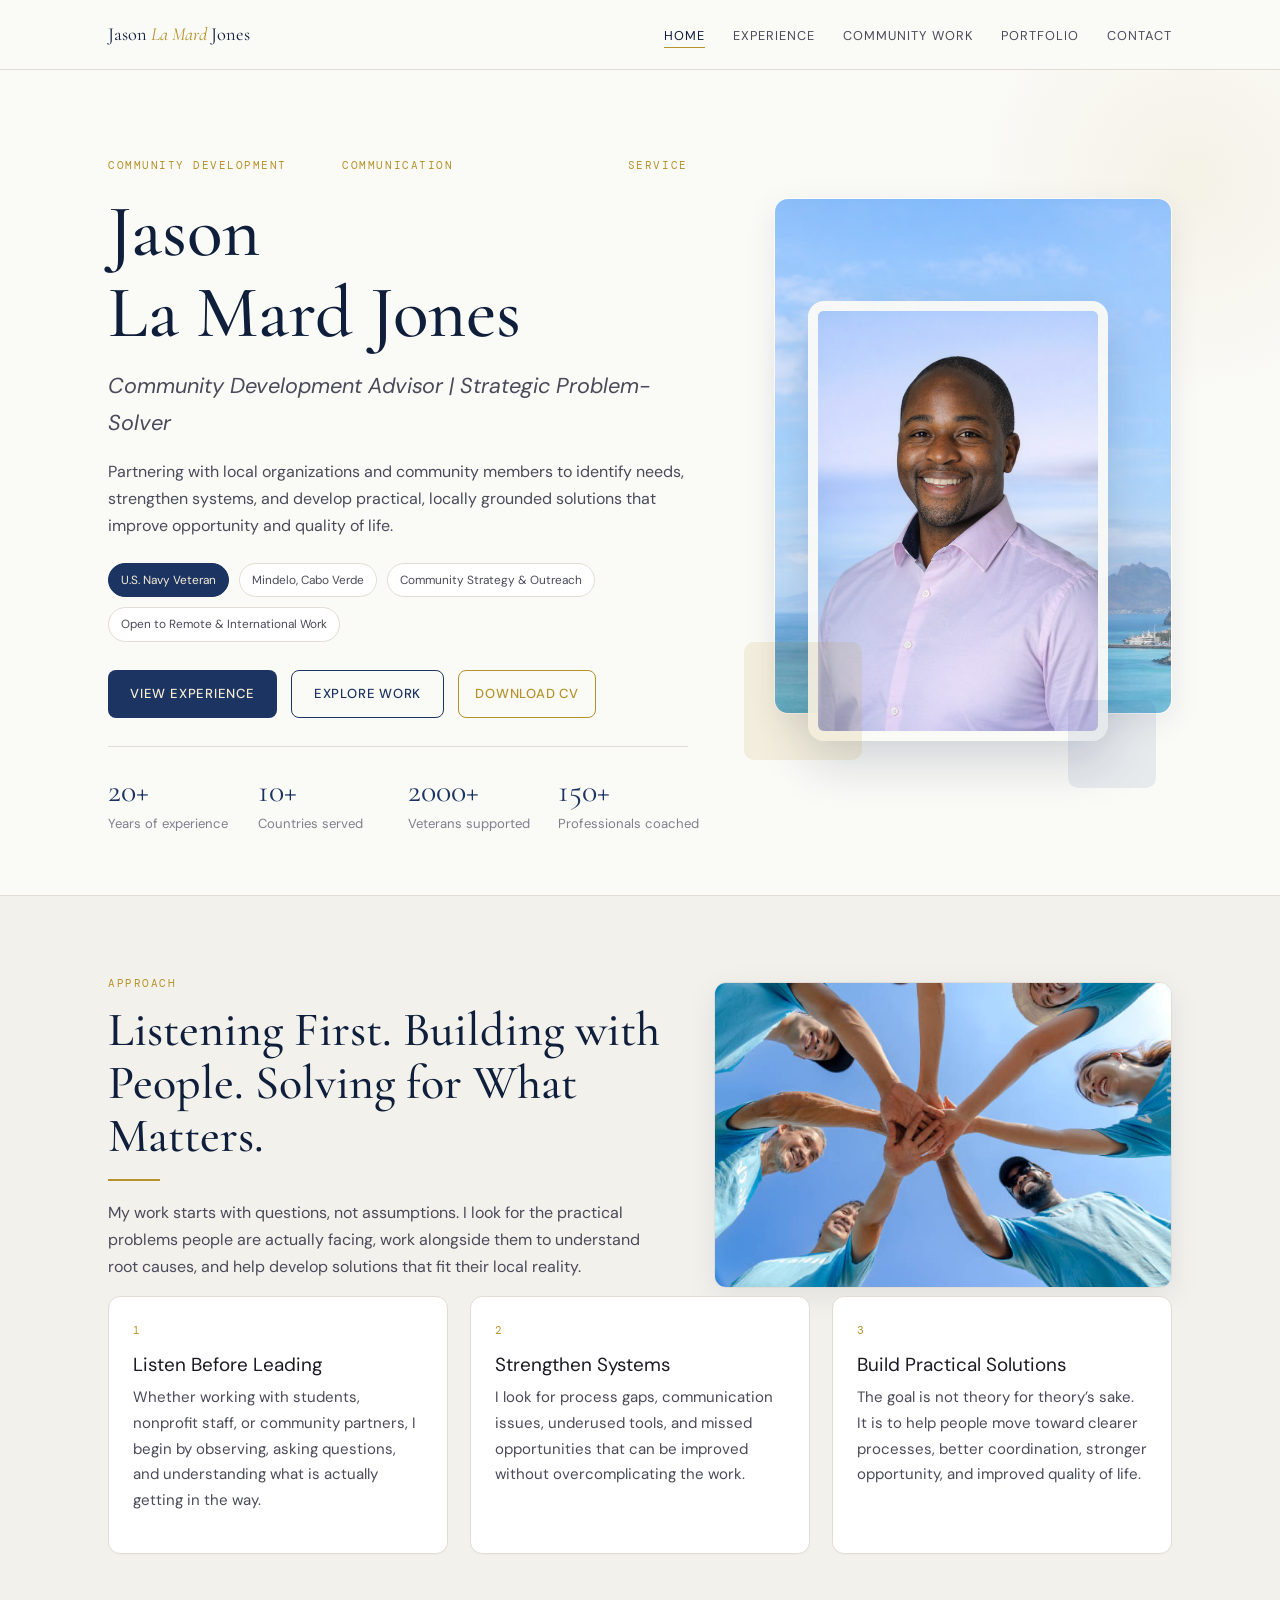
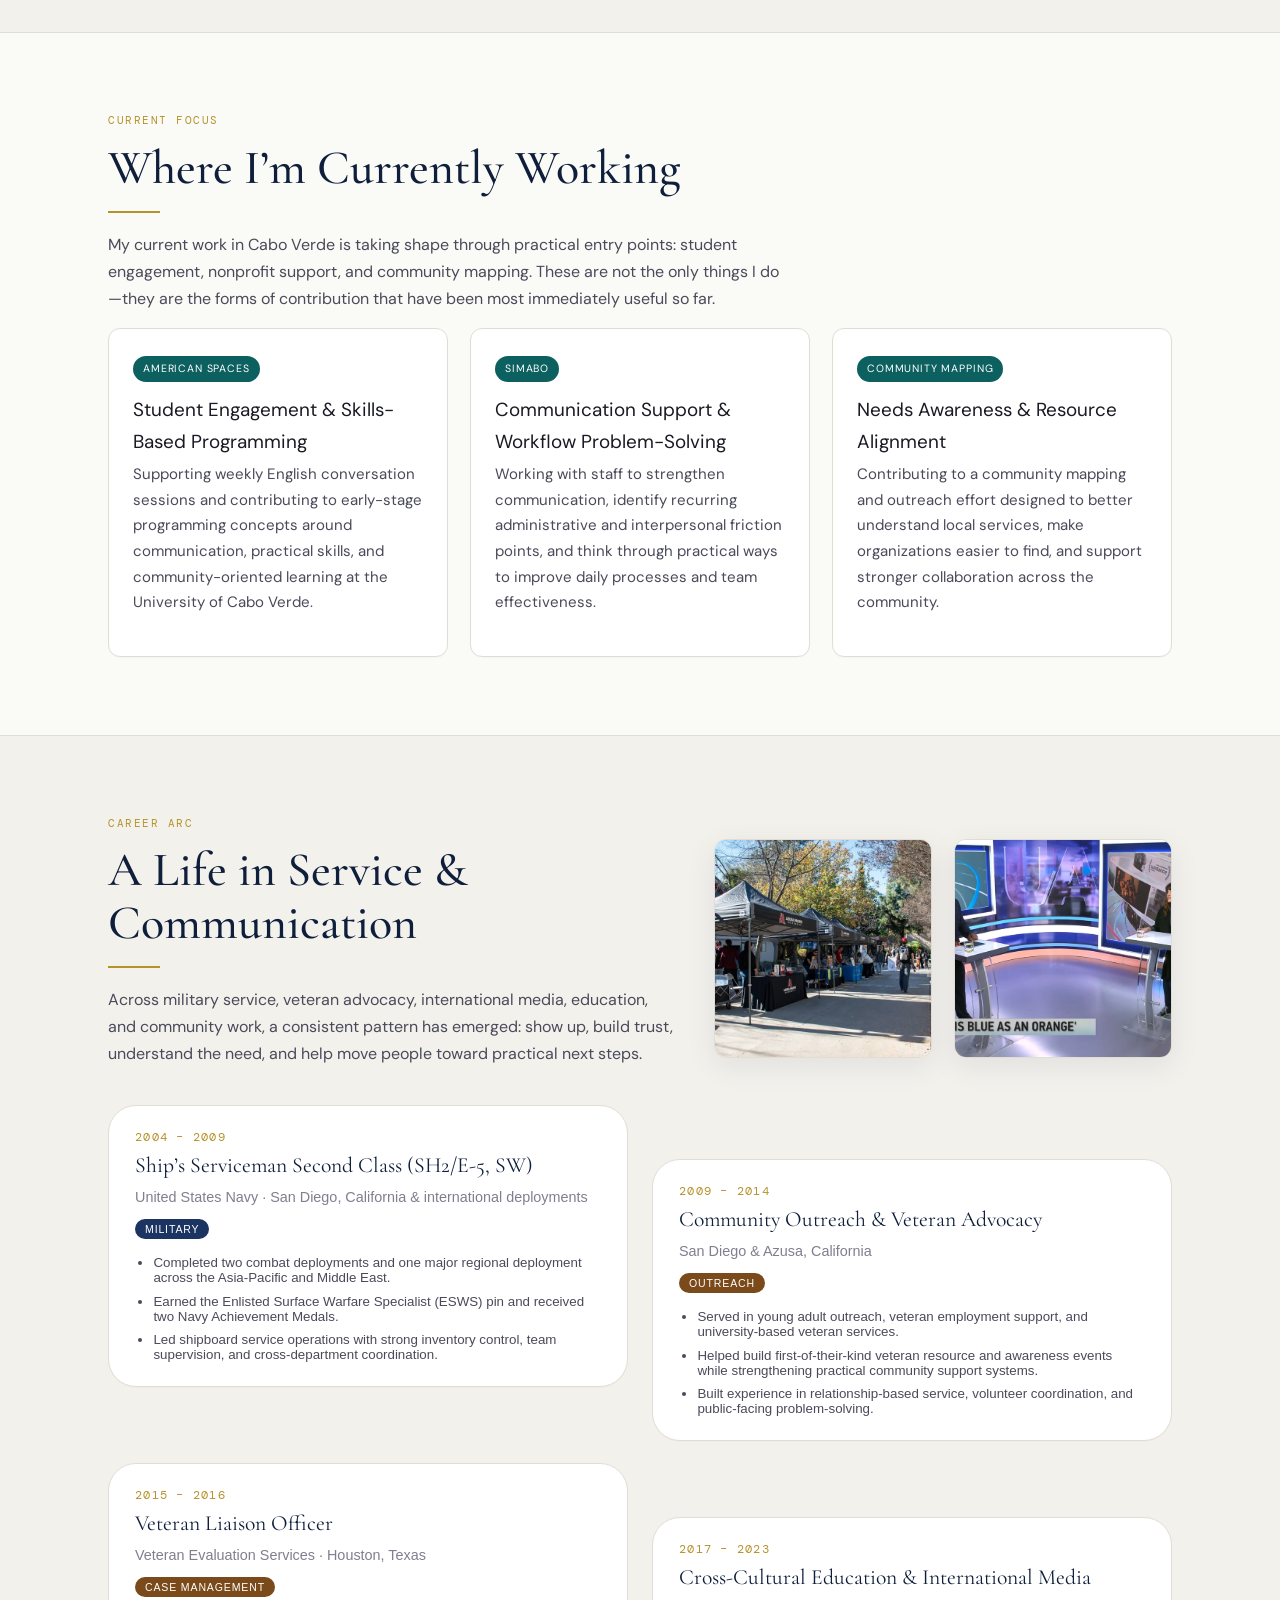
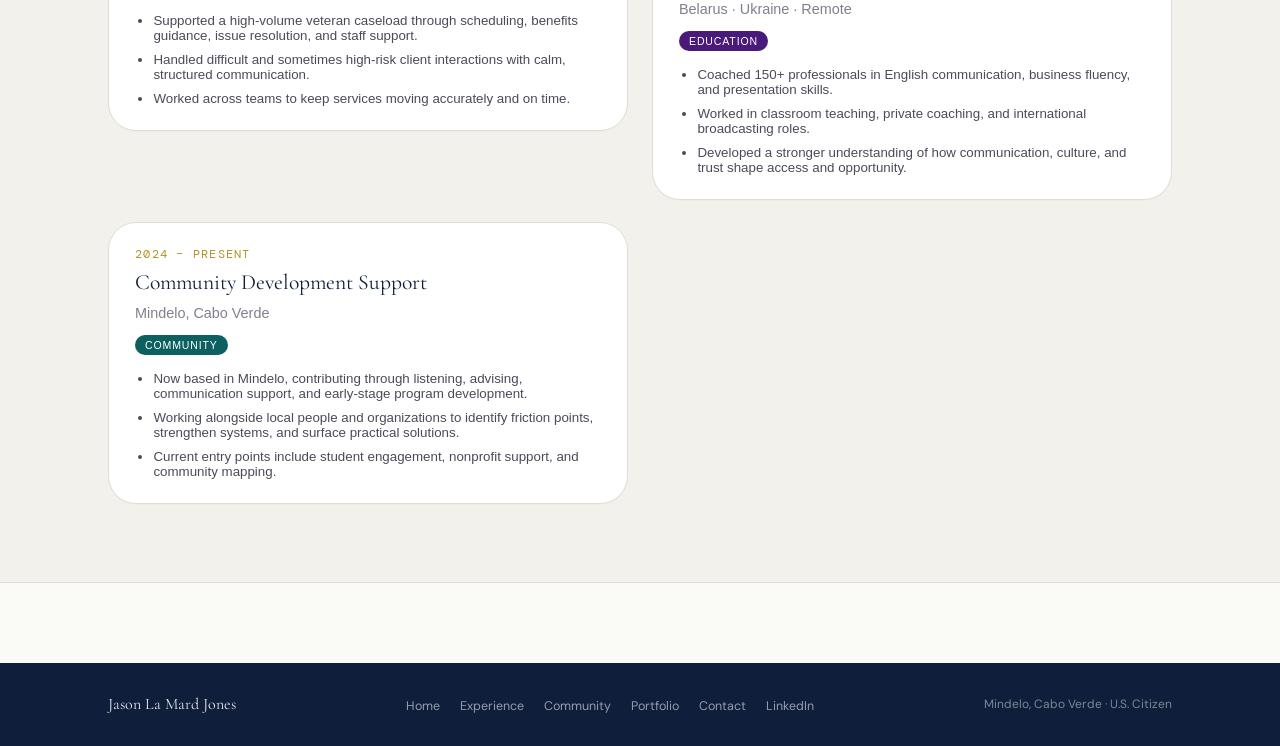
==== commit 70d33865: "Final site update Fixed asset paths, updated CV link, restored timeline, added missing media, and co" ====
--- a/index.html
+++ b/index.html
@@ -44,18 +44,18 @@
           <div class="hero-actions">
             <a href="experience.html" class="btn btn-primary">View Experience</a>
             <a href="portfolio.html" class="btn btn-outline">Explore Work</a>
-            <a href="assets/Jason_Jones_CV.pdf" class="btn btn-ghost" target="_blank">Download CV</a>
+            <a href="Jason Jones CV - Community Developer.pdf" class="btn btn-ghost" target="_blank">Download CV</a>
           </div>
           <div class="stat-strip">
             <div><span class="stat-num">20+</span><span class="stat-label">Years of experience</span></div>
             <div><span class="stat-num">10+</span><span class="stat-label">Countries served</span></div>
-            <div><span class="stat-num">500+</span><span class="stat-label">Veterans supported</span></div>
+            <div><span class="stat-num">2000+</span><span class="stat-label">Veterans supported</span></div>
             <div><span class="stat-num">150+</span><span class="stat-label">Professionals coached</span></div>
           </div>
         </div>
         <div class="hero-visual">
-          <div class="hero-banner-box"><img src="assets/hero-banner.png" alt="Mindelo coastal banner"></div>
-          <div class="hero-headshot"><img src="assets/headshot.png" alt="Jason La Mard Jones professional headshot"></div>
+          <div class="hero-banner-box"><img src="hero-banner.png" alt="Mindelo coastal banner"></div>
+          <div class="hero-headshot"><img src="headshot.png" alt="Jason La Mard Jones professional headshot"></div>
           <div class="hero-accent-a"></div>
           <div class="hero-accent-b"></div>
         </div>
@@ -71,7 +71,7 @@
         <div class="section-divider"></div>
         <p class="section-intro">My work starts with questions, not assumptions. I look for the practical problems people are actually facing, work alongside them to understand root causes, and help develop solutions that fit their local reality.</p>
       </div>
-      <div class="header-image-card"><img src="assets/community-hero.jpg" alt="Hands joined together in a team huddle"></div>
+      <div class="header-image-card"><img src="community-hero.jpg" alt="Hands joined together in a team huddle"></div>
     </div>
     <div class="container">
       <div class="approach-grid">
@@ -129,17 +129,104 @@
         <p class="section-intro">Across military service, veteran advocacy, international media, education, and community work, a consistent pattern has emerged: show up, build trust, understand the need, and help move people toward practical next steps.</p>
       </div>
       <div class="cards-2">
-        <div class="header-image-card"><img src="assets/resource-fair.jpg" alt="Outdoor community resource fair tents"></div>
-        <div class="header-image-card"><img src="assets/uatv-still.jpg" alt="UA|TV news broadcast still"></div>
-      </div>
-    </div>
-    <div class="container">
-      <div class="timeline">
-        <div class="timeline-item"><div class="timeline-card"><div class="card-year">2004 – 2009</div><div class="card-role">United States Navy — Ship’s Serviceman Second Class (SH2/E-5, SW)</div><p>Completed two combat deployments, earned surface warfare qualification, and developed the discipline, resilience, and operational perspective that still shape my work today.</p></div></div>
-        <div class="timeline-item"><div class="timeline-card"><div class="card-year">2009 – 2014</div><div class="card-role">Community Outreach &amp; Veteran Advocacy</div><p>Served in young adult outreach, veteran employment support, university veteran services, and community-based resource initiatives in Southern California.</p></div></div>
-        <div class="timeline-item"><div class="timeline-card"><div class="card-year">2017 – 2023</div><div class="card-role">Cross-Cultural Education &amp; International Media</div><p>Worked across Belarus, Ukraine, and remote settings in English communication coaching, classroom teaching, and international broadcasting.</p></div></div>
-        <div class="timeline-item"><div class="timeline-card"><div class="card-year">2024 – Present</div><div class="card-role">Community Development Support — Cabo Verde</div><p>Now based in Mindelo, contributing to practical community-facing work through listening, advising, communication support, and early-stage program development.</p></div></div>
-      </div>
+        <div class="header-image-card"><img src="resource-fair.jpg" alt="Outdoor community resource fair tents"></div>
+        <div class="header-image-card"><img src="uatv-still.jpg" alt="UA|TV news broadcast still"></div>
+      </div>
+    </div>
+    <div class="container">
+      
+      <div class="timeline-alt" aria-label="Career timeline">
+        <button class="tl-entry tl-military" type="button" onclick="tlToggle(this)">
+          <div class="tl-header">
+            <div class="tl-year">2004 – 2009</div>
+            <div class="tl-role">Ship’s Serviceman Second Class (<span class="no-break">SH2/E-5, SW</span>)</div>
+            <div class="tl-org">United States Navy · San Diego, California &amp; international deployments</div>
+            <span class="card-tag ct-military">Military</span>
+          </div>
+          <div class="tl-detail">
+            <div class="tl-detail-inner">
+              <ul>
+                <li>Completed two combat deployments and one major regional deployment across the Asia-Pacific and Middle East.</li>
+                <li>Earned the Enlisted Surface Warfare Specialist (ESWS) pin and received two Navy Achievement Medals.</li>
+                <li>Led shipboard service operations with strong inventory control, team supervision, and cross-department coordination.</li>
+              </ul>
+            </div>
+          </div>
+        </button>
+
+        <button class="tl-entry tl-outreach" type="button" onclick="tlToggle(this)">
+          <div class="tl-header">
+            <div class="tl-year">2009 – 2014</div>
+            <div class="tl-role">Community Outreach &amp; Veteran Advocacy</div>
+            <div class="tl-org">San Diego &amp; Azusa, California</div>
+            <span class="card-tag ct-outreach">Outreach</span>
+          </div>
+          <div class="tl-detail">
+            <div class="tl-detail-inner">
+              <ul>
+                <li>Served in young adult outreach, veteran employment support, and university-based veteran services.</li>
+                <li>Helped build first-of-their-kind veteran resource and awareness events while strengthening practical community support systems.</li>
+                <li>Built experience in relationship-based service, volunteer coordination, and public-facing problem-solving.</li>
+              </ul>
+            </div>
+          </div>
+        </button>
+
+        <button class="tl-entry tl-case" type="button" onclick="tlToggle(this)">
+          <div class="tl-header">
+            <div class="tl-year">2015 – 2016</div>
+            <div class="tl-role">Veteran Liaison Officer</div>
+            <div class="tl-org">Veteran Evaluation Services · Houston, Texas</div>
+            <span class="card-tag ct-case">Case Management</span>
+          </div>
+          <div class="tl-detail">
+            <div class="tl-detail-inner">
+              <ul>
+                <li>Supported a high-volume veteran caseload through scheduling, benefits guidance, issue resolution, and staff support.</li>
+                <li>Handled difficult and sometimes high-risk client interactions with calm, structured communication.</li>
+                <li>Worked across teams to keep services moving accurately and on time.</li>
+              </ul>
+            </div>
+          </div>
+        </button>
+
+        <button class="tl-entry tl-coaching" type="button" onclick="tlToggle(this)">
+          <div class="tl-header">
+            <div class="tl-year">2017 – 2023</div>
+            <div class="tl-role">Cross-Cultural Education &amp; International Media</div>
+            <div class="tl-org">Belarus · Ukraine · Remote</div>
+            <span class="card-tag ct-coaching">Education</span>
+          </div>
+          <div class="tl-detail">
+            <div class="tl-detail-inner">
+              <ul>
+                <li>Coached 150+ professionals in English communication, business fluency, and presentation skills.</li>
+                <li>Worked in classroom teaching, private coaching, and international broadcasting roles.</li>
+                <li>Developed a stronger understanding of how communication, culture, and trust shape access and opportunity.</li>
+              </ul>
+            </div>
+          </div>
+        </button>
+
+        <button class="tl-entry tl-community" type="button" onclick="tlToggle(this)">
+          <div class="tl-header">
+            <div class="tl-year">2024 – Present</div>
+            <div class="tl-role">Community Development Support</div>
+            <div class="tl-org">Mindelo, <span class="no-break">Cabo Verde</span></div>
+            <span class="card-tag ct-community">Community</span>
+          </div>
+          <div class="tl-detail">
+            <div class="tl-detail-inner">
+              <ul>
+                <li>Now based in Mindelo, contributing through listening, advising, communication support, and early-stage program development.</li>
+                <li>Working alongside local people and organizations to identify friction points, strengthen systems, and surface practical solutions.</li>
+                <li>Current entry points include student engagement, nonprofit support, and community mapping.</li>
+              </ul>
+            </div>
+          </div>
+        </button>
+      </div>
+</div>
     </div>
   </section>
 
--- a/style.css
+++ b/style.css
@@ -114,7 +114,7 @@
   display:grid; grid-template-columns: repeat(4, minmax(0,1fr)); gap: 20px; padding-top: 28px; margin-top: 24px; border-top:1px solid var(--rule);
 }
 .stat-num { display:block; font-family:var(--serif); font-size: 2rem; color:var(--navy); line-height:1; }
-.stat-label { display:block; margin-top: 4px; font-size:.75rem; color:var(--soft); }
+.stat-label { display:block; margin-top: 8px; font-size:.82rem; color:var(--soft); line-height:1.35; }
 
 .split-header { display:grid; grid-template-columns: 1.05fr .85fr; gap: 40px; align-items:center; }
 .header-image-card { border-radius: 12px; overflow:hidden; border: 1px solid var(--rule); box-shadow: var(--shadow); background: var(--white); }
@@ -219,3 +219,82 @@
   .inline-banner img, .inline-banner.tall img { height: 180px; }
   .footer-inner { justify-content:flex-start; }
 }
+
+.contact-icon { font-weight: 700; font-size: .92rem; }
+
+
+/* Interactive alternating timeline */
+.timeline-alt {
+  display: grid;
+  grid-template-columns: repeat(2, minmax(0, 1fr));
+  gap: 22px 24px;
+  margin-top: 22px;
+  align-items: start;
+}
+.tl-entry {
+  appearance: none;
+  -webkit-appearance: none;
+  width: 100%;
+  border: 1px solid var(--rule);
+  background: var(--white);
+  border-radius: 28px;
+  padding: 24px 26px;
+  text-align: left;
+  color: var(--ink);
+  box-shadow: 0 1px 0 rgba(0,0,0,.02);
+  cursor: pointer;
+  transition: box-shadow .2s ease, transform .2s ease, border-color .2s ease;
+}
+.tl-entry:hover { box-shadow: var(--shadow); transform: translateY(-1px); }
+.timeline-alt .tl-entry:nth-child(even) { margin-top: 54px; }
+.tl-header { display: grid; gap: 8px; }
+.tl-year {
+  font-family: var(--mono);
+  font-size: .72rem;
+  text-transform: uppercase;
+  letter-spacing: .11em;
+  color: var(--gold);
+}
+.tl-role {
+  font-family: var(--serif);
+  font-size: 1.35rem;
+  color: var(--navy-deep);
+  line-height: 1.2;
+}
+.tl-org {
+  color: var(--soft);
+  font-size: .9rem;
+  line-height: 1.5;
+}
+.tl-header .card-tag { justify-self: start; margin-top: 2px; }
+.tl-detail {
+  display: grid;
+  grid-template-rows: 0fr;
+  transition: grid-template-rows .25s ease, margin-top .25s ease;
+  margin-top: 0;
+}
+.tl-entry.open .tl-detail { grid-template-rows: 1fr; margin-top: 16px; }
+.tl-detail-inner { overflow: hidden; }
+.tl-detail ul { margin: 0; padding-left: 1.15rem; color: var(--mid); }
+.tl-detail li { margin: 0 0 .55rem; }
+.tl-detail li:last-child { margin-bottom: 0; }
+
+/* Root-file image refs and small polish */
+.project-thumb img { width: 100%; height: 100%; object-fit: cover; }
+.stat-num, .stat-label { white-space: nowrap; }
+.hero-tags .tag { white-space: nowrap; }
+.project-buttons .tag { white-space: nowrap; }
+
+@media (min-width: 721px) {
+  .tl-entry { cursor: default; }
+  .tl-detail { grid-template-rows: 1fr; margin-top: 16px; }
+}
+
+@media (max-width: 720px) {
+  .timeline-alt { grid-template-columns: 1fr; gap: 16px; }
+  .timeline-alt .tl-entry:nth-child(even) { margin-top: 0; }
+  .tl-entry { border-radius: 22px; padding: 20px 18px; }
+  .tl-role { font-size: 1.12rem; }
+  .tl-org { font-size: .86rem; }
+  .tl-detail ul { padding-left: 1rem; }
+}
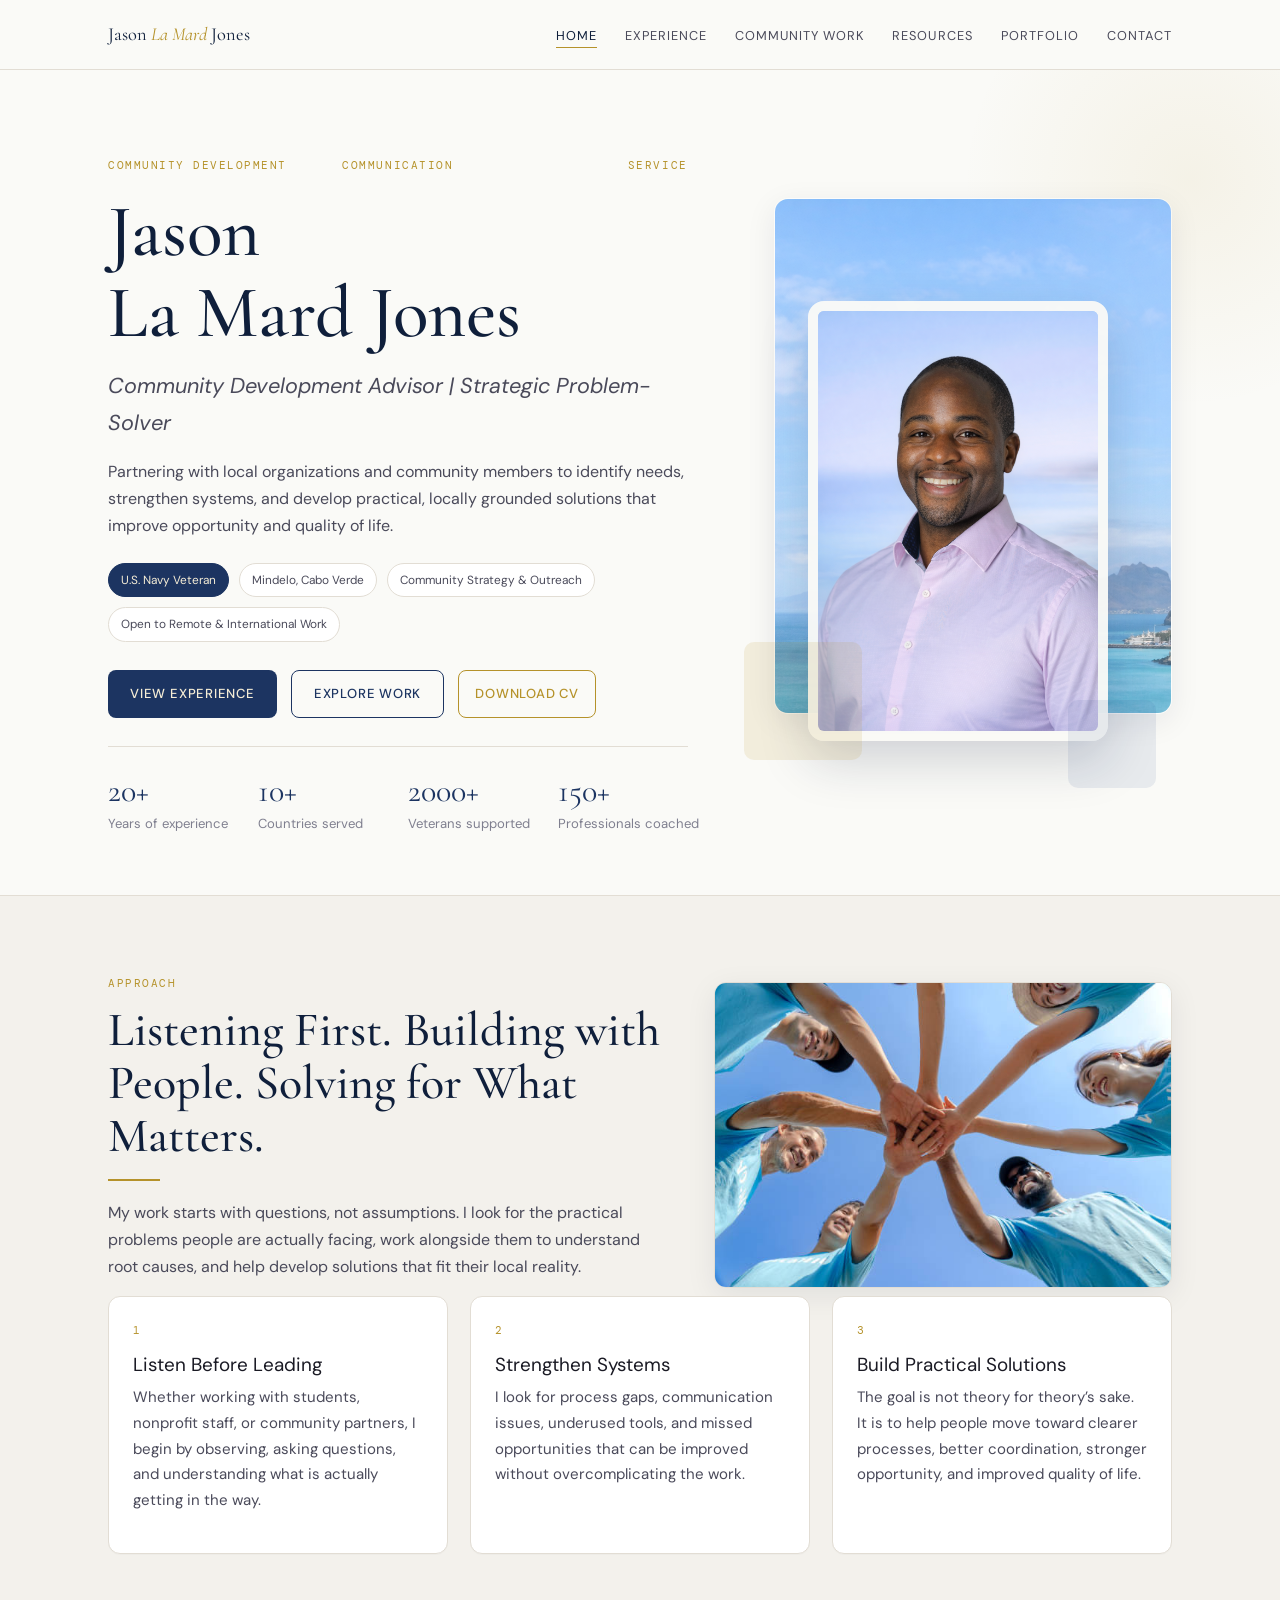
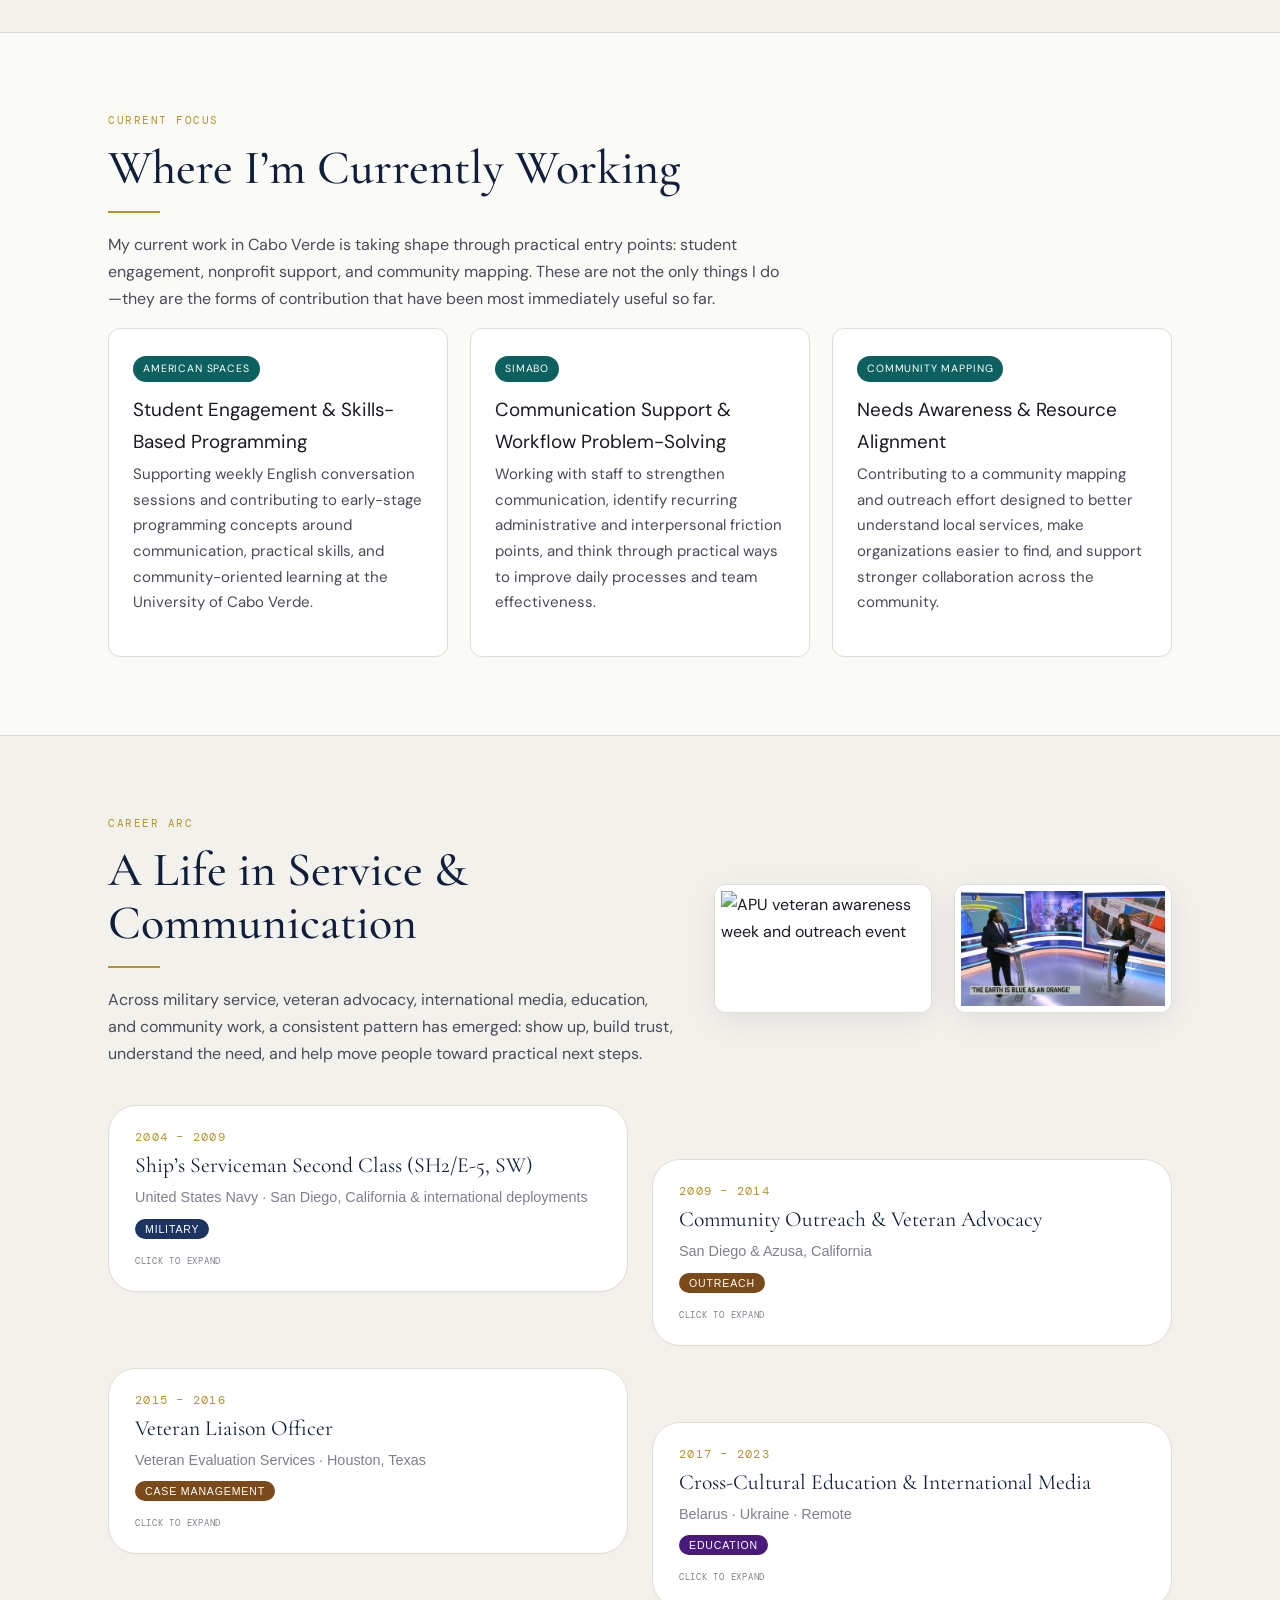
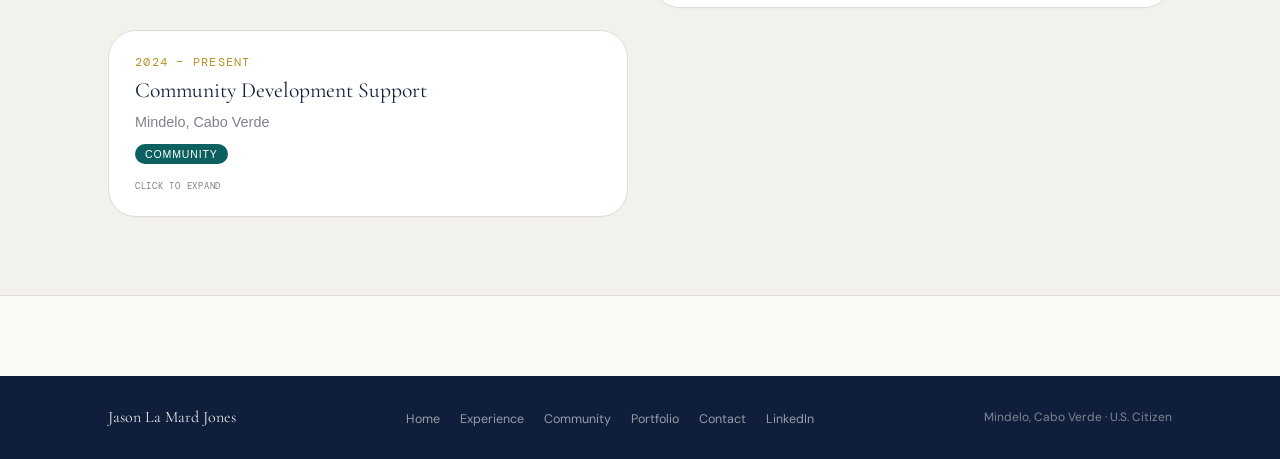
==== commit 833c5316: "Restore previous homepage" ====
--- a/index.html
+++ b/index.html
@@ -15,6 +15,7 @@
       <li><a href="index.html" class="active">Home</a></li>
       <li><a href="experience.html">Experience</a></li>
       <li><a href="community.html">Community Work</a></li>
+      <li><a href="resources.html">Resources</a></li>
       <li><a href="portfolio.html">Portfolio</a></li>
       <li><a href="contact.html">Contact</a></li>
     </ul>
@@ -129,14 +130,14 @@
         <p class="section-intro">Across military service, veteran advocacy, international media, education, and community work, a consistent pattern has emerged: show up, build trust, understand the need, and help move people toward practical next steps.</p>
       </div>
       <div class="cards-2">
-        <div class="header-image-card"><img src="resource-fair.jpg" alt="Outdoor community resource fair tents"></div>
-        <div class="header-image-card"><img src="uatv-still.jpg" alt="UA|TV news broadcast still"></div>
+        <div class="header-image-card contain reveal"><img src="apu-veteran-awareness-week.jpg" alt="APU veteran awareness week and outreach event"></div>
+        <div class="header-image-card contain reveal"><img src="uatv-still.jpg" alt="UA|TV news broadcast still"></div>
       </div>
     </div>
     <div class="container">
       
       <div class="timeline-alt" aria-label="Career timeline">
-        <button class="tl-entry tl-military" type="button" onclick="tlToggle(this)">
+        <button class="tl-entry tl-military reveal" type="button" onclick="tlToggle(this)">
           <div class="tl-header">
             <div class="tl-year">2004 – 2009</div>
             <div class="tl-role">Ship’s Serviceman Second Class (<span class="no-break">SH2/E-5, SW</span>)</div>
@@ -154,7 +155,7 @@
           </div>
         </button>
 
-        <button class="tl-entry tl-outreach" type="button" onclick="tlToggle(this)">
+        <button class="tl-entry tl-outreach reveal" type="button" onclick="tlToggle(this)">
           <div class="tl-header">
             <div class="tl-year">2009 – 2014</div>
             <div class="tl-role">Community Outreach &amp; Veteran Advocacy</div>
@@ -172,7 +173,7 @@
           </div>
         </button>
 
-        <button class="tl-entry tl-case" type="button" onclick="tlToggle(this)">
+        <button class="tl-entry tl-case reveal" type="button" onclick="tlToggle(this)">
           <div class="tl-header">
             <div class="tl-year">2015 – 2016</div>
             <div class="tl-role">Veteran Liaison Officer</div>
@@ -190,7 +191,7 @@
           </div>
         </button>
 
-        <button class="tl-entry tl-coaching" type="button" onclick="tlToggle(this)">
+        <button class="tl-entry tl-coaching reveal" type="button" onclick="tlToggle(this)">
           <div class="tl-header">
             <div class="tl-year">2017 – 2023</div>
             <div class="tl-role">Cross-Cultural Education &amp; International Media</div>
@@ -208,7 +209,7 @@
           </div>
         </button>
 
-        <button class="tl-entry tl-community" type="button" onclick="tlToggle(this)">
+        <button class="tl-entry tl-community reveal" type="button" onclick="tlToggle(this)">
           <div class="tl-header">
             <div class="tl-year">2024 – Present</div>
             <div class="tl-role">Community Development Support</div>
--- a/style.css
+++ b/style.css
@@ -119,6 +119,8 @@
 .split-header { display:grid; grid-template-columns: 1.05fr .85fr; gap: 40px; align-items:center; }
 .header-image-card { border-radius: 12px; overflow:hidden; border: 1px solid var(--rule); box-shadow: var(--shadow); background: var(--white); }
 .header-image-card img { width:100%; height:100%; object-fit: cover; }
+.header-image-card.contain img { object-fit: contain; background: var(--white); padding: 6px; }
+.header-image-card.tight img { object-position: center top; }
 .page-kicker { display:flex; gap: 12px; flex-wrap:wrap; margin-top: 24px; }
 
 .approach-grid, .focus-grid, .cards-3, .cards-2 {
@@ -163,6 +165,7 @@
 .project-buttons { display:flex; gap: 10px; flex-wrap:wrap; margin-top:14px; }
 
 .video-grid { display:grid; grid-template-columns: 1fr 1.15fr; gap: 28px; align-items:start; }
+.video-grid-three { display:grid; grid-template-columns: repeat(3, minmax(0,1fr)); gap: 24px; align-items:start; }
 .embed-wrap { position: relative; padding-bottom:56.25%; height:0; overflow:hidden; border-radius:12px; border:1px solid var(--rule); box-shadow: var(--shadow); background: var(--warm); }
 .embed-wrap iframe { position:absolute; inset:0; width:100%; height:100%; }
 .video-card { margin-bottom: 28px; }
@@ -215,7 +218,7 @@
   .hero-accent-a { left: 6px; bottom: 12px; width: 74px; height: 74px; }
   .hero-accent-b { right: 6px; bottom: 6px; width: 58px; height: 58px; }
   .stat-strip { grid-template-columns: 1fr 1fr; gap: 16px; }
-  .approach-grid, .focus-grid, .cards-2, .cards-3, .project-grid { grid-template-columns: 1fr; }
+  .approach-grid, .focus-grid, .cards-2, .cards-3, .project-grid, .video-grid-three { grid-template-columns: 1fr; }
   .inline-banner img, .inline-banner.tall img { height: 180px; }
   .footer-inner { justify-content:flex-start; }
 }
@@ -231,6 +234,11 @@
   margin-top: 22px;
   align-items: start;
 }
+.timeline-title { max-width: 18ch; }
+.reveal { opacity: 0; transform: translateY(26px); transition: opacity .45s ease, transform .45s ease; }
+.reveal.visible { opacity: 1; transform: translateY(0); }
+.tl-entry { opacity: 0; transform: translateY(30px); }
+.tl-entry.visible { opacity: 1; transform: translateY(0); }
 .tl-entry {
   appearance: none;
   -webkit-appearance: none;
@@ -246,7 +254,10 @@
   transition: box-shadow .2s ease, transform .2s ease, border-color .2s ease;
 }
 .tl-entry:hover { box-shadow: var(--shadow); transform: translateY(-1px); }
+.tl-entry .tl-header::after { content: 'Tap to expand'; display:block; margin-top:8px; font-family: var(--mono); font-size:.58rem; letter-spacing:.08em; text-transform:uppercase; color: var(--soft); }
+@media (min-width: 721px) { .tl-entry .tl-header::after { content: 'Click to expand'; } }
 .timeline-alt .tl-entry:nth-child(even) { margin-top: 54px; }
+.timeline-alt .tl-entry:nth-child(1), .timeline-alt .tl-entry:nth-child(2) { transition-delay: .03s; }
 .tl-header { display: grid; gap: 8px; }
 .tl-year {
   font-family: var(--mono);
@@ -274,6 +285,7 @@
   margin-top: 0;
 }
 .tl-entry.open .tl-detail { grid-template-rows: 1fr; margin-top: 16px; }
+.tl-entry.open .tl-header::after { content: 'Hide details'; }
 .tl-detail-inner { overflow: hidden; }
 .tl-detail ul { margin: 0; padding-left: 1.15rem; color: var(--mid); }
 .tl-detail li { margin: 0 0 .55rem; }
@@ -286,8 +298,11 @@
 .project-buttons .tag { white-space: nowrap; }
 
 @media (min-width: 721px) {
-  .tl-entry { cursor: default; }
-  .tl-detail { grid-template-rows: 1fr; margin-top: 16px; }
+  .timeline-title { max-width: none; }
+}
+
+@media (max-width: 900px) {
+  .video-grid-three { grid-template-columns: 1fr; }
 }
 
 @media (max-width: 720px) {
@@ -298,3 +313,74 @@
   .tl-org { font-size: .86rem; }
   .tl-detail ul { padding-left: 1rem; }
 }
+
+
+/* --- v6 portfolio image lightbox + flyer fix --- */
+.project-thumb.flyer-frame {
+  background: #111 !important;
+  border-radius: 10px;
+  padding: 12px;
+  display: flex;
+  align-items: center;
+  justify-content: center;
+  min-height: 220px;
+  height: auto !important;
+  overflow: hidden;
+}
+
+.project-thumb.flyer-frame img {
+  width: 100% !important;
+  height: auto !important;
+  max-height: 260px;
+  object-fit: contain !important;
+  object-position: center center !important;
+  display: block;
+  background: #111;
+}
+
+.lightbox-trigger {
+  display: block;
+  width: 100%;
+  height: 100%;
+}
+
+.lightbox-trigger img {
+  cursor: zoom-in;
+}
+
+.image-lightbox {
+  display: none;
+  position: fixed;
+  z-index: 9999;
+  inset: 0;
+  background: rgba(0, 0, 0, 0.9);
+  align-items: center;
+  justify-content: center;
+  padding: 20px;
+}
+
+.image-lightbox.active {
+  display: flex;
+}
+
+.lightbox-content {
+  max-width: 95%;
+  max-height: 90vh;
+  object-fit: contain;
+  border-radius: 8px;
+  background: #111;
+  box-shadow: 0 10px 35px rgba(0,0,0,.35);
+}
+
+.lightbox-close {
+  position: absolute;
+  top: 18px;
+  right: 24px;
+  color: #fff;
+  font-size: 42px;
+  font-weight: 300;
+  cursor: pointer;
+  line-height: 1;
+  background: transparent;
+  border: none;
+}
